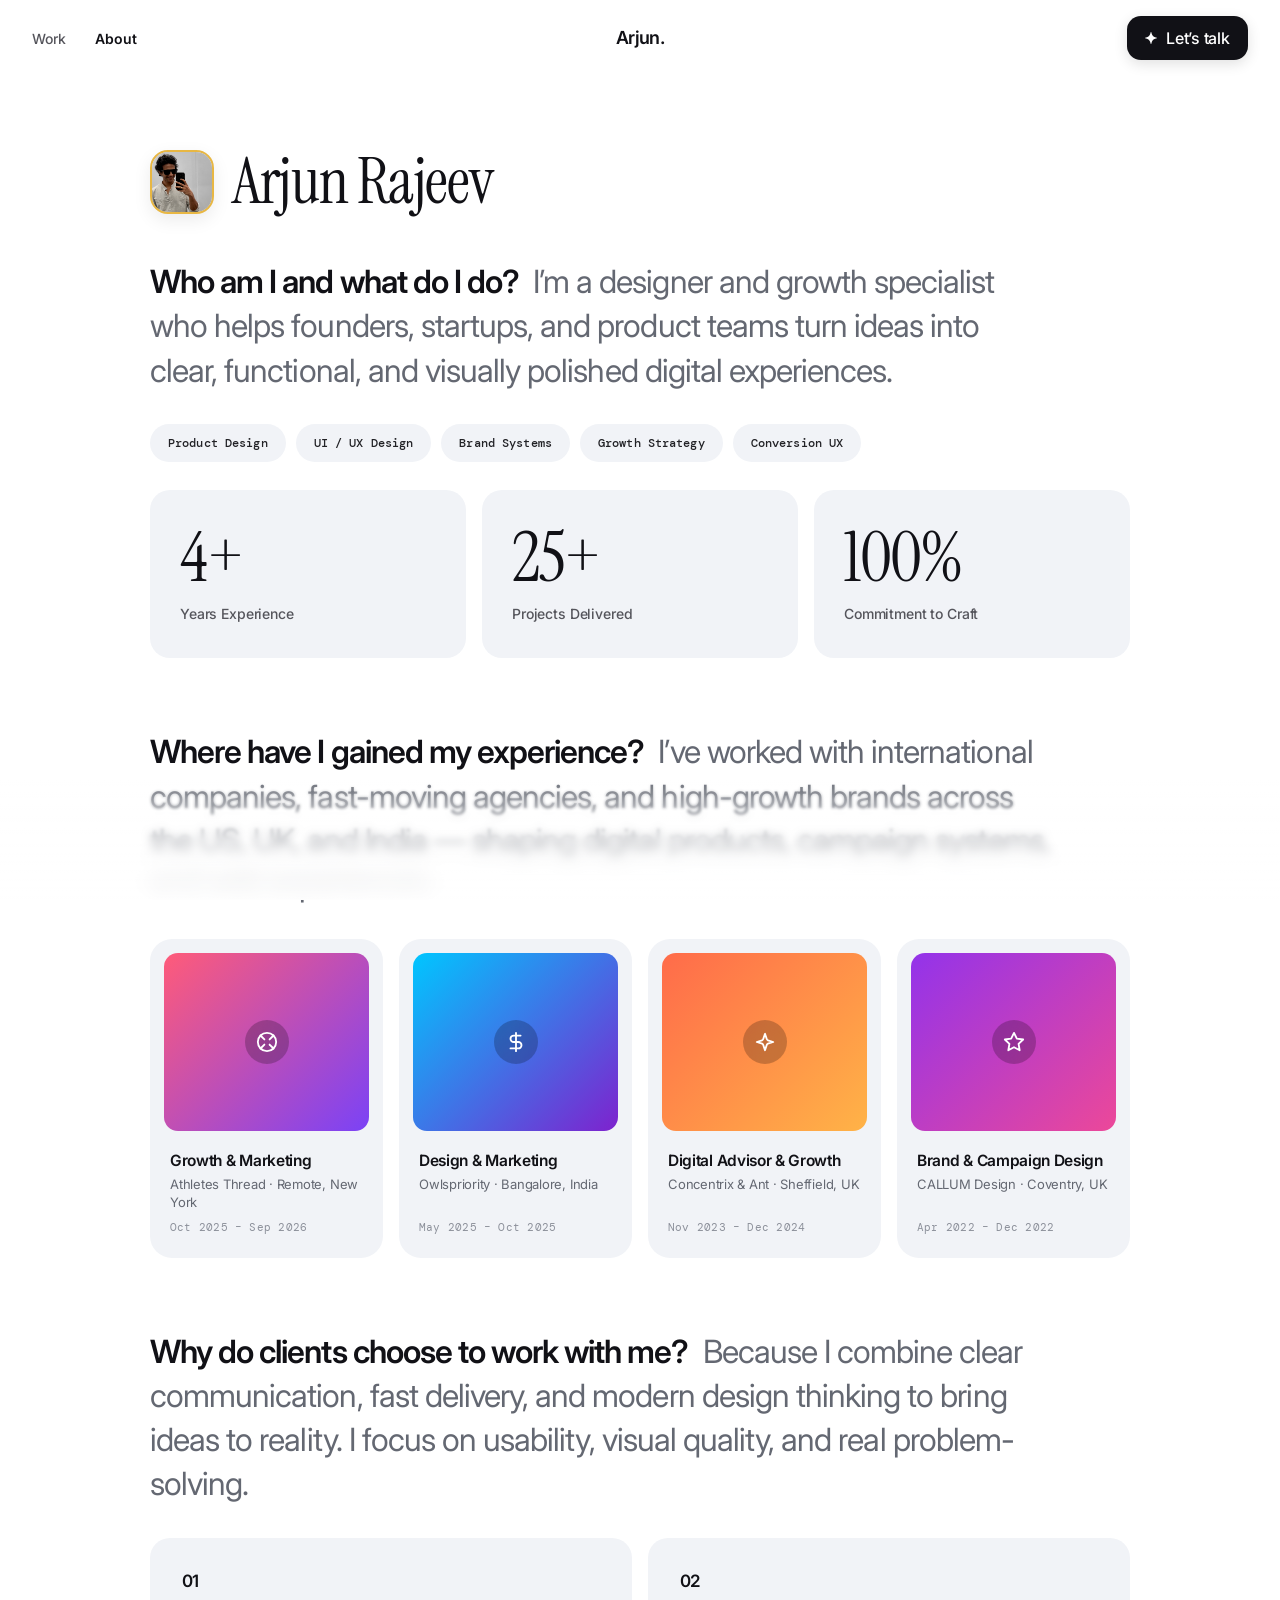
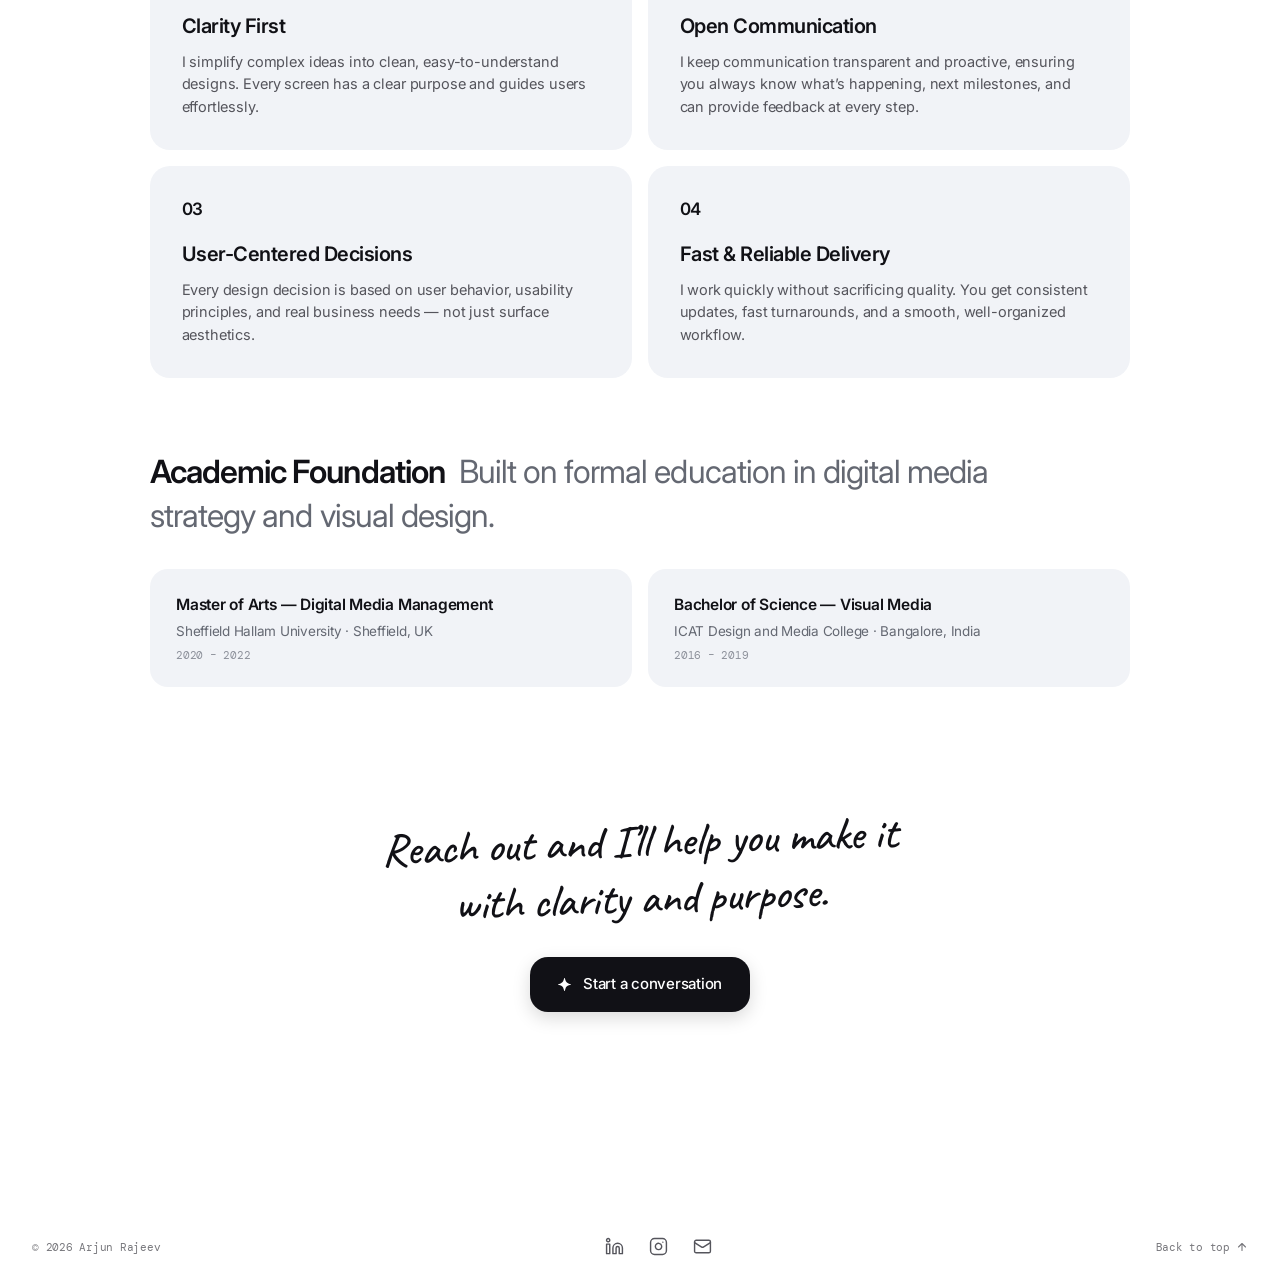
==== about.html @ 701abf91 "perf: optimize high-res textures, eliminate GPU filter shader lag, and smooth sticky card exit runwa" ====
<!doctype html>
<html lang="en">
  <head>
    <meta charset="UTF-8" />
    <meta name="viewport" content="width=device-width, initial-scale=1.0" />
    <meta name="description" content="About Arjun Rajeev — Product designer & digital marketing specialist." />
    <title>About — Arjun Rajeev</title>
    <link rel="icon" type="image/svg+xml" href="favicon.svg" />
    <link rel="icon" type="image/png" sizes="32x32" href="favicon-32x32.png" />
    <link rel="icon" type="image/png" sizes="16x16" href="favicon-16x16.png" />
    <link rel="apple-touch-icon" sizes="180x180" href="apple-touch-icon.png" />
    <link rel="preconnect" href="https://fonts.googleapis.com" />
    <link rel="preconnect" href="https://fonts.gstatic.com" crossorigin />
    <link href="https://fonts.googleapis.com/css2?family=Caveat:wght@400..700&family=DM+Mono:ital,wght@0,400;0,500;1,400&family=Instrument+Serif:ital@0;1&family=Inter:wght@300;400;500;600;700;800&display=swap" rel="stylesheet" />
    <link rel="stylesheet" href="styles.css?v=54" />

    <!-- Vercel Web Analytics -->
    <script>
      window.va = window.va || function () { (window.vaq = window.vaq || []).push(arguments); };
    </script>
    <script defer src="https://va.vercel-scripts.com/v1/script.js"></script>

    <!-- Vercel Speed Insights -->
    <script>
      window.si = window.si || function () { (window.siq = window.siq || []).push(arguments); };
    </script>
    <script defer src="/_vercel/speed-insights/script.js"></script>
  </head>
  <body class="about-theme-white">
    <div class="noise"></div>
    <header class="nav" style="opacity: 1; transform: none;">
      <nav class="nav-left" aria-label="Main navigation">
        <a href="index.html#work">Work</a>
        <a href="about.html" class="active">About</a>
      </nav>
      <div class="nav-brand">
        <a class="wordmark" href="index.html">Arjun.</a>
      </div>
      <div class="nav-right">
        <a class="nav-contact" href="mailto:arjunrajeev.ar@gmail.com"><span class="btn-star-wrap"><svg class="btn-star" width="12" height="12" viewBox="0 0 12 12" fill="currentColor" aria-hidden="true"><path d="M 11.762 5.697 L 10.043 5.205 C 8.469 4.762 7.238 3.531 6.795 1.958 L 6.302 0.238 C 6.252 0.115 6.132 0.035 5.999 0.035 C 5.866 0.035 5.747 0.115 5.696 0.238 L 5.205 1.958 C 4.762 3.531 3.531 4.762 1.958 5.205 L 0.238 5.697 C 0.102 5.735 0.009 5.859 0.009 6 C 0.009 6.141 0.102 6.265 0.238 6.303 L 1.957 6.794 C 3.531 7.238 4.761 8.468 5.204 10.042 L 5.696 11.762 C 5.735 11.897 5.858 11.99 5.999 11.99 C 6.14 11.99 6.264 11.897 6.302 11.762 L 6.794 10.043 C 7.237 8.469 8.467 7.238 10.041 6.795 L 11.761 6.303 C 11.896 6.265 11.99 6.141 11.99 6 C 11.99 5.859 11.896 5.735 11.761 5.697 Z"/></svg></span><span class="btn-text">Let’s talk</span></a>
      </div>
    </header>

    <main class="about-page-main" id="top">
      <article class="about-page">
        <!-- Hero Profile & Name -->
        <header class="about-hero-header">
          <div class="about-hero-badge" aria-label="Arjun Rajeev portrait">
            <img src="assets/images/arjun-badge.jpg?v=2" alt="Arjun Rajeev" />
          </div>
          <h1 class="about-hero-title">Arjun Rajeev</h1>
        </header>

        <!-- Section 1: Who am I and what do I do? -->
        <section class="about-section" aria-labelledby="about-who">
          <h2 id="about-who" class="about-split-title">
            <span class="title-bold">Who am I and what do I do?</span>
            <span class="title-muted">I’m a designer and growth specialist who helps founders, startups, and product teams turn ideas into clear, functional, and visually polished digital experiences.</span>
          </h2>

          <div class="about-pills" aria-label="Core focus areas">
            <span class="about-pill">Product Design</span>
            <span class="about-pill">UI / UX Design</span>
            <span class="about-pill">Brand Systems</span>
            <span class="about-pill">Growth Strategy</span>
            <span class="about-pill">Conversion UX</span>
          </div>

          <div class="about-stats-grid" aria-label="Key numbers">
            <div class="about-stat-card">
              <span class="stat-number">4+</span>
              <span class="stat-label">Years Experience</span>
            </div>
            <div class="about-stat-card">
              <span class="stat-number">25+</span>
              <span class="stat-label">Projects Delivered</span>
            </div>
            <div class="about-stat-card">
              <span class="stat-number">100%</span>
              <span class="stat-label">Commitment to Craft</span>
            </div>
          </div>
        </section>

        <!-- Section 2: Where have I gained my experience? -->
        <section class="about-section" aria-labelledby="about-exp">
          <h2 id="about-exp" class="about-split-title">
            <span class="title-bold">Where have I gained my experience?</span>
            <span class="title-muted">I’ve worked with international companies, fast-moving agencies, and high-growth brands across the US, UK, and India — shaping digital products, campaign systems, and web experiences.</span>
          </h2>

          <div class="experience-cards-grid">
            <!-- Card 1 -->
            <article class="exp-card-item">
              <div class="exp-card-visual exp-gradient-1" aria-hidden="true">
                <div class="exp-visual-icon">
                  <svg width="22" height="22" viewBox="0 0 24 24" fill="none" stroke="currentColor" stroke-width="2" stroke-linecap="round" stroke-linejoin="round">
                    <circle cx="12" cy="12" r="10"/>
                    <path d="m4.93 4.93 4.24 4.24"/>
                    <path d="m14.83 9.17 4.24-4.24"/>
                    <path d="m14.83 14.83 4.24 4.24"/>
                    <path d="m9.17 14.83-4.24 4.24"/>
                  </svg>
                </div>
              </div>
              <div class="exp-card-body">
                <h3 class="exp-role">Growth & Marketing</h3>
                <p class="exp-meta">Athletes Thread · Remote, New York</p>
                <span class="exp-period">Oct 2025 – Sep 2026</span>
              </div>
            </article>

            <!-- Card 2 -->
            <article class="exp-card-item">
              <div class="exp-card-visual exp-gradient-2" aria-hidden="true">
                <div class="exp-visual-icon">
                  <svg width="22" height="22" viewBox="0 0 24 24" fill="none" stroke="currentColor" stroke-width="2" stroke-linecap="round" stroke-linejoin="round">
                    <path d="M12 2v20M17 5H9.5a3.5 3.5 0 0 0 0 7h5a3.5 3.5 0 0 1 0 7H6"/>
                  </svg>
                </div>
              </div>
              <div class="exp-card-body">
                <h3 class="exp-role">Design & Marketing</h3>
                <p class="exp-meta">Owlspriority · Bangalore, India</p>
                <span class="exp-period">May 2025 – Oct 2025</span>
              </div>
            </article>

            <!-- Card 3 -->
            <article class="exp-card-item">
              <div class="exp-card-visual exp-gradient-3" aria-hidden="true">
                <div class="exp-visual-icon">
                  <svg width="22" height="22" viewBox="0 0 24 24" fill="none" stroke="currentColor" stroke-width="2" stroke-linecap="round" stroke-linejoin="round">
                    <path d="m12 3-1.9 5.8a2 2 0 0 1-1.3 1.3L3 12l5.8 1.9a2 2 0 0 1 1.3 1.3L12 21l1.9-5.8a2 2 0 0 1 1.3-1.3L21 12l-5.8-1.9a2 2 0 0 1-1.3-1.3Z"/>
                  </svg>
                </div>
              </div>
              <div class="exp-card-body">
                <h3 class="exp-role">Digital Advisor & Growth</h3>
                <p class="exp-meta">Concentrix & Ant · Sheffield, UK</p>
                <span class="exp-period">Nov 2023 – Dec 2024</span>
              </div>
            </article>

            <!-- Card 4 -->
            <article class="exp-card-item">
              <div class="exp-card-visual exp-gradient-4" aria-hidden="true">
                <div class="exp-visual-icon">
                  <svg width="22" height="22" viewBox="0 0 24 24" fill="none" stroke="currentColor" stroke-width="2" stroke-linecap="round" stroke-linejoin="round">
                    <polygon points="12 2 15.09 8.26 22 9.27 17 14.14 18.18 21.02 12 17.77 5.82 21.02 7 14.14 2 9.27 8.91 8.26 12 2"/>
                  </svg>
                </div>
              </div>
              <div class="exp-card-body">
                <h3 class="exp-role">Brand & Campaign Design</h3>
                <p class="exp-meta">CALLUM Design · Coventry, UK</p>
                <span class="exp-period">Apr 2022 – Dec 2022</span>
              </div>
            </article>
          </div>
        </section>

        <!-- Section 3: Why do clients choose to work with me? -->
        <section class="about-section" aria-labelledby="about-why">
          <h2 id="about-why" class="about-split-title">
            <span class="title-bold">Why do clients choose to work with me?</span>
            <span class="title-muted">Because I combine clear communication, fast delivery, and modern design thinking to bring ideas to reality. I focus on usability, visual quality, and real problem-solving.</span>
          </h2>

          <div class="values-grid">
            <div class="value-card">
              <span class="value-number">01</span>
              <h3 class="value-title">Clarity First</h3>
              <p class="value-desc">I simplify complex ideas into clean, easy-to-understand designs. Every screen has a clear purpose and guides users effortlessly.</p>
            </div>
            <div class="value-card">
              <span class="value-number">02</span>
              <h3 class="value-title">Open Communication</h3>
              <p class="value-desc">I keep communication transparent and proactive, ensuring you always know what’s happening, next milestones, and can provide feedback at every step.</p>
            </div>
            <div class="value-card">
              <span class="value-number">03</span>
              <h3 class="value-title">User-Centered Decisions</h3>
              <p class="value-desc">Every design decision is based on user behavior, usability principles, and real business needs — not just surface aesthetics.</p>
            </div>
            <div class="value-card">
              <span class="value-number">04</span>
              <h3 class="value-title">Fast & Reliable Delivery</h3>
              <p class="value-desc">I work quickly without sacrificing quality. You get consistent updates, fast turnarounds, and a smooth, well-organized workflow.</p>
            </div>
          </div>
        </section>

        <!-- Section 4: Academic Foundation -->
        <section class="about-section" aria-labelledby="about-edu">
          <h2 id="about-edu" class="about-split-title">
            <span class="title-bold">Academic Foundation</span>
            <span class="title-muted">Built on formal education in digital media strategy and visual design.</span>
          </h2>

          <div class="education-grid">
            <div class="edu-card">
              <span class="edu-degree">Master of Arts — Digital Media Management</span>
              <span class="edu-school">Sheffield Hallam University · Sheffield, UK</span>
              <span class="edu-year">2020 – 2022</span>
            </div>
            <div class="edu-card">
              <span class="edu-degree">Bachelor of Science — Visual Media</span>
              <span class="edu-school">ICAT Design and Media College · Bangalore, India</span>
              <span class="edu-year">2016 – 2019</span>
            </div>
          </div>
        </section>

        <!-- Bottom CTA -->
        <section class="about-cta-section">
          <p class="about-cta-handwritten">Reach out and I’ll help you make it<br />with clarity and purpose.</p>
          <a class="contact-button" href="mailto:arjunrajeev.ar@gmail.com"><span class="btn-star-wrap"><svg class="btn-star" width="13" height="13" viewBox="0 0 12 12" fill="currentColor" aria-hidden="true"><path d="M 11.762 5.697 L 10.043 5.205 C 8.469 4.762 7.238 3.531 6.795 1.958 L 6.302 0.238 C 6.252 0.115 6.132 0.035 5.999 0.035 C 5.866 0.035 5.747 0.115 5.696 0.238 L 5.205 1.958 C 4.762 3.531 3.531 4.762 1.958 5.205 L 0.238 5.697 C 0.102 5.735 0.009 5.859 0.009 6 C 0.009 6.141 0.102 6.265 0.238 6.303 L 1.957 6.794 C 3.531 7.238 4.761 8.468 5.204 10.042 L 5.696 11.762 C 5.735 11.897 5.858 11.99 5.999 11.99 C 6.14 11.99 6.264 11.897 6.302 11.762 L 6.794 10.043 C 7.237 8.469 8.467 7.238 10.041 6.795 L 11.761 6.303 C 11.896 6.265 11.99 6.141 11.99 6 C 11.99 5.859 11.896 5.735 11.761 5.697 Z"/></svg></span><span class="btn-text">Start a conversation</span></a>
        </section>
      </article>
    </main>

    <footer class="wrap">
      <span>© 2026 Arjun Rajeev</span>
      <div class="footer-socials" aria-label="Social profiles and email">
        <a class="footer-icon" href="https://www.linkedin.com/in/arjunrajeev17/" target="_blank" rel="noopener noreferrer" aria-label="LinkedIn profile" title="LinkedIn">
          <svg width="17" height="17" viewBox="0 0 24 24" fill="none" stroke="currentColor" stroke-width="1.8" stroke-linecap="round" stroke-linejoin="round" aria-hidden="true">
            <path d="M16 8a6 6 0 0 1 6 6v7h-4v-7a2 2 0 0 0-2-2 2 2 0 0 0-2 2v7h-4v-7a6 6 0 0 1 6-6z"/>
            <rect width="4" height="12" x="2" y="9"/>
            <circle cx="4" cy="4" r="2"/>
          </svg>
        </a>
        <a class="footer-icon" href="https://www.instagram.com/arjunrajeevl/" target="_blank" rel="noopener noreferrer" aria-label="Instagram profile" title="Instagram">
          <svg width="17" height="17" viewBox="0 0 24 24" fill="none" stroke="currentColor" stroke-width="1.8" stroke-linecap="round" stroke-linejoin="round" aria-hidden="true">
            <rect width="20" height="20" x="2" y="2" rx="5" ry="5"/>
            <path d="M16 11.37A4 4 0 1 1 12.63 8 4 4 0 0 1 16 11.37z"/>
            <line x1="17.5" x2="17.51" y1="6.5" y2="6.5"/>
          </svg>
        </a>
        <a class="footer-icon" href="mailto:arjunrajeev.ar@gmail.com" aria-label="Send email to arjunrajeev.ar@gmail.com" title="Email">
          <svg width="17" height="17" viewBox="0 0 24 24" fill="none" stroke="currentColor" stroke-width="1.8" stroke-linecap="round" stroke-linejoin="round" aria-hidden="true">
            <rect width="20" height="16" x="2" y="4" rx="2"/>
            <path d="m22 7-8.97 5.7a1.94 1.94 0 0 1-2.06 0L2 7"/>
          </svg>
        </a>
      </div>
      <a href="#top" class="back-to-top">Back to top <svg width="12" height="12" viewBox="0 0 24 24" fill="none" stroke="currentColor" stroke-width="2.2" stroke-linecap="round" stroke-linejoin="round" aria-hidden="true"><path d="M12 19V5M5 12l7-7 7 7"/></svg></a>
    </footer>

    <div class="edge-blur-bottom" aria-hidden="true">
      <div class="edge-blur-layer edge-blur-layer--1"></div>
      <div class="edge-blur-layer edge-blur-layer--2"></div>
      <div class="edge-blur-layer edge-blur-layer--3"></div>
      <div class="edge-blur-layer edge-blur-layer--4"></div>
      <div class="edge-blur-gradient"></div>
    </div>

    <script src="script.js?v=27"></script>
  </body>
</html>
---- styles.css ----
:root{--ink:#f4f2ee;--paper:#080809;--line:transparent;--orange:#f15a29;--muted:#9c958c;--ease-out-quint:cubic-bezier(0.16,1,0.3,1);--ease-text:cubic-bezier(0.22,1,0.36,1);--duration-fast:250ms;--duration-normal:350ms;--duration-enter:1200ms;--duration-text:3200ms;--stagger-text:550ms;--duration-eyebrow:2200ms;--duration-highlight:2400ms}*{box-sizing:border-box}html{scroll-behavior:smooth;scroll-padding-top:90px;color-scheme:dark}::selection{background:var(--orange);color:#fff}::-moz-selection{background:var(--orange);color:#fff}body{margin:0;background:var(--paper);color:var(--ink);font-family:"Inter",-apple-system,BlinkMacSystemFont,"Segoe UI",Roboto,sans-serif;font-size:16px;line-height:1.5;letter-spacing:-0.015em;-webkit-font-smoothing:antialiased;-moz-osx-font-smoothing:grayscale}.noise{position:fixed;inset:0;pointer-events:none;opacity:.045;z-index:20;background-image:url("data:image/svg+xml,%3Csvg viewBox='0 0 180 180' xmlns='http://www.w3.org/2000/svg'%3E%3Cfilter id='n'%3E%3CfeTurbulence type='fractalNoise' baseFrequency='.9' numOctaves='3' stitchTiles='stitch'/%3E%3C/filter%3E%3Crect width='100%25' height='100%25' filter='url(%23n)' opacity='.14'/%3E%3C/svg%3E")}a{color:inherit;text-decoration:none}.wrap{width:min(1320px,calc(100% - 64px));margin-inline:auto}.nav{height:104px;display:flex;justify-content:space-between;align-items:center;border-bottom:none}.wordmark{font-family:"Inter",-apple-system,BlinkMacSystemFont,sans-serif;font-size:18px;font-weight:600;letter-spacing:-0.035em}.nav nav{display:flex;align-items:center;gap:30px;font-size:14px}.nav-contact{padding:12px 18px;border:none;background:#ffffff;color:#080809;border-radius:14px;transition:all .2s}.nav-contact:hover{background:#f0f0f2;color:#080809}.nav-contact span{padding-left:0}.eyebrow{font:11px/1.2 "DM Mono",monospace;letter-spacing:.06em;text-transform:uppercase;margin:0;color:var(--muted)}.hero{position:sticky;top:76px;z-index:1;min-height:calc(100vh - 76px);min-height:calc(100dvh - 76px);padding:clamp(28px,4.5vh,44px) 0 clamp(40px,6vh,60px);display:flex;flex-direction:column;align-items:center;justify-content:center;box-sizing:border-box;will-change:transform,opacity;transform-origin:center center}.hero h1{font-family:"Inter",-apple-system,BlinkMacSystemFont,sans-serif;font-size:clamp(3.6rem,8.2vw,8rem);line-height:.94;letter-spacing:-.045em;font-weight:700;margin:34px 0 0;color:#fff}.hero em,h2 em,.hero .dim,h2 .dim{font-family:inherit;font-style:normal;font-weight:500;color:rgba(255,255,255,.46);letter-spacing:-.04em}.hero-bottom{margin-top:clamp(32px,5vh,52px);display:flex;justify-content:center;align-items:center;width:100%}.hero-bottom p{max-width:380px;line-height:1.48;font-size:17px;letter-spacing:-0.015em;margin:0;color:rgba(255,255,255,.52)}.hero-bottom p strong{font-weight:500;color:#fff}.section-head{padding:24px 0;border-top:none;display:flex;justify-content:space-between;font-size:14px;line-height:1.45;letter-spacing:-0.015em;color:rgba(255,255,255,.5)}.section-head>p:last-child{margin:0;text-align:right;color:rgba(255,255,255,.5)}.section-head strong{font-weight:500;color:#fff}.projects{display:grid;grid-template-columns:repeat(12,1fr);gap:28px}.project{grid-column:span 6;cursor:pointer;margin-bottom:56px}.project:nth-child(3n){grid-column:3/span 8}.project-image{position:relative;overflow:hidden;background:#141416;aspect-ratio:1.29}.project-image img{width:100%;height:100%;object-fit:cover;display:block}.project-image:after{content:"View case study";position:absolute;inset:auto 14px 14px auto;padding:10px 13px;border-radius:20px;background:#fff;color:#111;font:10px "DM Mono",monospace;opacity:0;transform:translateY(8px);transition:.25s}.project:hover .project-image:after{opacity:1;transform:none}.project-meta{display:flex;justify-content:space-between;padding-top:12px;gap:12px}.project h3{font-size:22px;letter-spacing:-.04em;margin:0 0 4px;font-weight:600}.project p,.project-meta span{font-size:13px;color:var(--muted);margin:0}.contact h2{font-family:"Inter",-apple-system,BlinkMacSystemFont,sans-serif;font-size:clamp(3rem,6.2vw,6rem);line-height:.96;letter-spacing:-.045em;font-weight:700;margin:28px 0 36px;color:#fff}.capabilities{margin-top:44px;display:flex;gap:9px;flex-wrap:wrap}.capabilities span{font:11px "DM Mono",monospace;border:none;background:rgba(255,255,255,.07);color:#dedad2;padding:10px 14px;border-radius:6px}.lab{padding-bottom:120px}.contact{padding:94px 0 120px;border-top:none}.contact h2{margin-bottom:48px}.contact-button{background:var(--orange);color:#fff;display:inline-flex;gap:58px;padding:17px 20px;border-radius:18px;font-size:15px;transition:.2s}.contact-button:hover{transform:none;box-shadow:0 6px 18px rgba(241,90,41,.32)}footer{height:80px;border-top:none;display:flex;align-items:center;justify-content:space-between;color:var(--muted);font:11px "DM Mono",monospace}footer a[href="#top"]:hover{color:#fff}dialog{width:min(1180px,100vw);height:100dvh;max-height:none;margin:0 0 0 auto;padding:0;border:0;color:var(--ink);background:#0c0c0e;overflow:auto}dialog::backdrop{background:rgba(0,0,0,.78);backdrop-filter:blur(8px)}.close{position:sticky;float:right;top:18px;margin:18px 22px -70px 0;z-index:2;width:46px;height:46px;border:none;border-radius:50%;background:#1d1d21;color:white;cursor:pointer;display:inline-flex;align-items:center;justify-content:center;padding:0;transition:background .2s,transform .15s}.close svg{display:block;width:18px;height:18px}.close:hover{background:#292930;transform:scale(1.05)}.case-hero{min-height:650px;padding:100px 7.5% 48px;color:white;background:var(--case,#181818);display:flex;flex-direction:column}.case-hero .eyebrow{opacity:.75}.case-hero h1{font-family:"Inter",-apple-system,BlinkMacSystemFont,sans-serif;font-size:clamp(3.4rem,7.5vw,6.4rem);line-height:.94;letter-spacing:-.045em;font-weight:700;margin:36px 0 18px;max-width:800px;color:#fff}.case-hero>p{font-size:18px;line-height:1.48;letter-spacing:-0.018em;max-width:590px;margin:0;color:rgba(255,255,255,.85)}.case-hero img{width:100%;max-height:460px;object-fit:cover;object-position:center;margin-top:auto;padding-top:55px}.case-body{padding:70px 7.5%;background:#0c0c0e;color:var(--ink)}.case-intro{display:grid;grid-template-columns:1fr 2fr;gap:65px;margin-bottom:90px}.case-intro p{font-size:21px;line-height:1.45;margin:0;color:#dedad2}.case-body h2{font-family:"Inter",-apple-system,BlinkMacSystemFont,sans-serif;font-size:32px;letter-spacing:-.035em;line-height:1.15;margin:0 0 15px;color:#fff;font-weight:600}.case-body h3{font-family:"Inter",-apple-system,BlinkMacSystemFont,sans-serif;font-size:19px;letter-spacing:-.025em;margin:35px 0 9px;color:#fff;font-weight:600}.case-body p,.case-body li{font-size:16px;line-height:1.6;letter-spacing:-0.015em;color:rgba(255,255,255,.65)}.case-body ul{padding-left:20px}.case-sections{max-width:660px;margin-left:auto}.case-gallery{padding:18px 0 60px;display:grid;grid-template-columns:repeat(2,1fr);gap:16px}.case-gallery figure{margin:0;background:#141417;border:none;border-radius:8px;min-height:240px;overflow:hidden;display:flex;align-items:center;justify-content:center}.case-gallery figure:first-child{grid-column:span 2}.case-gallery img{max-width:100%;width:100%;height:100%;object-fit:contain;display:block}.case-gallery figure:first-child img{object-fit:cover}.outcome{margin-top:72px;padding:28px;border-left:3px solid var(--accent,#f15a29);background:#151518;border-radius:0 8px 8px 0;color:#fff}.outcome p{margin:0;font-size:18px;color:#dedad2}.reveal{animation:rise .7s both}@keyframes rise{from{opacity:0;transform:translateY(17px)}to{opacity:1;transform:none}}@media(max-width:700px){.wrap{width:min(100% - 36px,1320px)}.nav{height:76px}.nav nav a:not(.nav-contact){display:none}.hero{top:64px;min-height:calc(100vh - 64px);min-height:calc(100dvh - 64px);padding:24px 0 36px}.hero h1{font-size:16vw}.projects{display:block}.project,.project:nth-child(3n){margin-bottom:40px}.project h3{font-size:20px}.section-head{padding-top:15px}.section-head>p:last-child{display:none}.lab{padding-bottom:70px}.contact{padding:70px 0 80px}.case-hero{min-height:540px;padding:90px 28px 30px}.case-body{padding:52px 28px}.case-intro{display:block;margin-bottom:50px}.case-intro .eyebrow{margin-bottom:18px}.case-sections{margin:0}.case-gallery{grid-template-columns:1fr;gap:12px}.case-gallery figure:first-child{grid-column:span 1}.case-hero img{padding-top:35px}.hero-bottom p{font-size:15px}.scroll-explore{font-size:14px;flex:0 0 auto}footer{height:auto;padding:24px 0;gap:12px;flex-wrap:wrap}}

/* Navigation: Fixed Full-Width Transparent Header */
header.nav{position:fixed;top:0;left:0;right:0;width:100%;z-index:1000;height:76px;display:flex;justify-content:space-between;align-items:center;padding-inline:max(32px,calc((100% - 1320px)/2));background:transparent;backdrop-filter:none;-webkit-backdrop-filter:none;border:none;border-bottom:none;opacity:0;transform:translate3d(0,-16px,0);transition:opacity 1300ms cubic-bezier(0.16,1,0.3,1),transform 1300ms cubic-bezier(0.16,1,0.3,1),background var(--duration-normal) var(--ease-out-quint);will-change:opacity,transform}
body.hero-animated header.nav{opacity:1;transform:translate3d(0,0,0);transition-delay:200ms}
header.nav.nav-scrolled{background:transparent;backdrop-filter:none;-webkit-backdrop-filter:none;border:none;border-bottom:none}
.nav-left{display:flex;align-items:center;gap:28px;font-size:14px;font-weight:450;letter-spacing:-0.01em;color:rgba(255,255,255,.65)}
.nav-left a{color:rgba(255,255,255,.65);transition:color .2s,opacity .2s}
.nav-left a:hover{color:#fff;opacity:1}
.nav-brand{position:absolute;left:50%;transform:translateX(-50%);display:flex;align-items:center;justify-content:center}
.wordmark{font-family:"Inter",-apple-system,BlinkMacSystemFont,sans-serif;font-size:18px;font-weight:600;letter-spacing:-0.035em;line-height:1;color:#fff;transition:opacity .2s}
.wordmark:hover{opacity:.75}
.nav-right{display:flex;align-items:center;justify-content:flex-end}
main#top{padding-top:76px}
@media(max-width:700px){header.nav{height:64px;padding-inline:18px}header.nav.nav-scrolled{height:64px}.nav-left{display:none}.nav-brand{position:absolute;left:50%;transform:translateX(-50%)}.nav-contact{padding:8px 13px;font-size:13px;border-radius:12px}main#top{padding-top:64px}html{scroll-padding-top:76px}}

/* Hero: Eyebrow & Live India Time with Clockwise Rotating Sun */
@-webkit-keyframes spinClockwise{0%{-webkit-transform:rotate(0deg)}100%{-webkit-transform:rotate(360deg)}}
@keyframes spinClockwise{0%{transform:rotate(0deg)}100%{transform:rotate(360deg)}}
.hero-eyebrow-wrap{display:inline-flex;align-items:center;gap:10px;flex-wrap:wrap;margin-bottom:0}
.hero-eyebrow-wrap .eyebrow{margin:0}
.eyebrow-sep{color:rgba(255,255,255,.28);font-size:13px;line-height:1;user-select:none}
.hero-time{display:inline-flex;align-items:center;gap:7px;font-family:"Inter",-apple-system,BlinkMacSystemFont,sans-serif;font-size:12px;font-weight:400;color:rgba(255,255,255,.7);letter-spacing:-.01em;line-height:1;user-select:none}
.hero-time-icon{position:relative;display:inline-flex!important;align-items:center;justify-content:center;width:14px!important;height:14px!important;line-height:1!important;color:rgba(255,255,255,.8)!important;flex-shrink:0!important;transform-origin:50% 50%!important;will-change:transform}
.hero-time-icon.is-sun{-webkit-animation:spinClockwise 8s linear infinite!important;animation:spinClockwise 8s linear infinite!important}
.hero-time-icon.is-moon{-webkit-animation:none!important;animation:none!important;transform:none!important}
.hero-time-icon svg{display:block!important;width:13px!important;height:13px!important}
.hero-time-val{font-weight:400;color:rgba(255,255,255,.7)}

/* Sleeping Moon & Floating Zzz Animation */
.hero-moon-wrap{position:relative;display:inline-flex;align-items:center;justify-content:center;width:16px;height:16px}
.hero-moon-svg{display:block!important;width:13px!important;height:13px!important;color:#fff;transform-origin:50% 50%;animation:moonBreathe 3s ease-in-out infinite}
@keyframes moonBreathe{0%,100%{transform:rotate(-8deg) scale(1)}50%{transform:rotate(-3deg) scale(1.05)}}
.zzz-stream{position:absolute;top:-5px;right:-6px;width:14px;height:16px;pointer-events:none;overflow:visible}
.z-char{position:absolute;font-family:"Inter",-apple-system,BlinkMacSystemFont,sans-serif;font-weight:700;color:#fff;line-height:1;opacity:0;user-select:none;pointer-events:none;will-change:transform,opacity}
.z-1{font-size:6.5px;right:6px;bottom:2px;animation:zFloat 2.4s ease-out infinite}
.z-2{font-size:8px;right:2px;bottom:6px;animation:zFloat 2.4s ease-out .8s infinite}
.z-3{font-size:9.5px;right:-2px;bottom:11px;animation:zFloat 2.4s ease-out 1.6s infinite}
@keyframes zFloat{0%{opacity:0;transform:translate3d(0,2px,0) scale(.6)}20%{opacity:.95;transform:translate3d(1.5px,-2.5px,0) scale(.85)}55%{opacity:.75;transform:translate3d(3.5px,-7.5px,0) scale(1)}85%{opacity:.2;transform:translate3d(5.5px,-12px,0) scale(1.1)}100%{opacity:0;transform:translate3d(6.5px,-14px,0) scale(1.15)}}
@media(max-width:700px){.hero-eyebrow-wrap{gap:6px}.hero-time{font-size:11.5px;font-weight:400}.hero-time-val{font-weight:400}.hero-time-icon{width:13px!important;height:13px!important}.hero-time-icon svg{width:12px!important;height:12px!important}}
.content-sheet{position:relative;z-index:10;width:100%;background:var(--paper);box-shadow:none;border-top:none;padding-top:clamp(32px,5vh,56px)}
@media(max-width:700px){.content-sheet{padding-top:20px}}
@media(prefers-reduced-motion:reduce){
  .hero{position:relative!important;top:auto!important;transform:none!important;opacity:1!important}
  header.nav,
  .hero-eyebrow-wrap,
  .hero-editorial-title .line-inner,
  .hero-bottom {
    opacity: 1 !important;
    transform: none !important;
    transition: none !important;
  }
}

/* Hero Section Viewport Fitting & Layout */
.hero {
  position: sticky;
  top: 76px;
  z-index: 1;
  height: calc(100vh - 76px);
  height: calc(100dvh - 76px);
  min-height: 500px;
  max-height: calc(100vh - 76px);
  padding: clamp(14px, 2.2vh, 26px) 0 clamp(16px, 2.5vh, 28px);
  display: flex;
  flex-direction: column;
  align-items: center;
  justify-content: space-between;
  box-sizing: border-box;
  will-change: transform, opacity;
  transform-origin: center center;
}

/* Eyebrow & Live India Time */
.hero-eyebrow-wrap {
  align-self: flex-start;
  margin: 0;
  padding-top: 0;
  justify-content: flex-start;
  flex-shrink: 0;
  opacity: 0;
  transform: translate3d(0, 14px, 0);
  transition: opacity 1300ms cubic-bezier(0.16, 1, 0.3, 1),
              transform 1300ms cubic-bezier(0.16, 1, 0.3, 1);
  will-change: opacity, transform;
}
body.hero-animated .hero-eyebrow-wrap {
  opacity: 1;
  transform: translate3d(0, 0, 0);
  transition-delay: 450ms;
}

/* Editorial Instrument Serif Hero with Masked Line Wipe */
.hero h1.hero-editorial-title,
.hero-editorial-title {
  font-family: "Instrument Serif", Georgia, serif !important;
  font-size: clamp(2.3rem, 4.4vw, 4.4rem) !important;
  line-height: 1.2 !important;
  letter-spacing: -0.015em !important;
  font-weight: 400 !important;
  color: #fff;
  text-align: center;
  margin: auto auto;
  max-width: 960px;
  flex-shrink: 0;
}
.hero-editorial-title .line-mask {
  display: block;
  overflow: hidden;
  padding-top: 52px;
  margin-top: -52px;
  padding-bottom: 0.16em;
  margin-bottom: -0.16em;
}
body.hero-revealed .hero-editorial-title .line-mask {
  overflow: visible !important;
}
.hero-editorial-title .line-inner {
  display: flex;
  align-items: center;
  justify-content: center;
  flex-wrap: wrap;
  gap: 0.22em;
  row-gap: 0.12em;
  -webkit-font-smoothing: antialiased;
  -moz-osx-font-smoothing: grayscale;
  backface-visibility: hidden;
  -webkit-backface-visibility: hidden;
  transform: translate3d(0, 120%, 0);
  opacity: 0;
  transition: transform 1400ms cubic-bezier(0.16, 1, 0.3, 1),
              opacity 1100ms cubic-bezier(0.16, 1, 0.3, 1);
  will-change: transform, opacity;
}
body.hero-animated .hero-editorial-title .line-mask:nth-child(1) .line-inner {
  transform: translate3d(0, 0, 0.001px);
  opacity: 1;
  transition-delay: 700ms;
}
body.hero-animated .hero-editorial-title .line-mask:nth-child(2) .line-inner {
  transform: translate3d(0, 0, 0.001px);
  opacity: 1;
  transition-delay: 950ms;
}

/* Hero Bottom & Scroll Prompt */
.hero-bottom {
  margin: 0;
  padding-bottom: clamp(120px, 16vh, 175px);
  display: flex;
  justify-content: flex-end;
  align-items: center;
  width: 100%;
  flex-shrink: 0;
  opacity: 0;
  transform: translate3d(0, 16px, 0);
  transition: opacity 1300ms cubic-bezier(0.16, 1, 0.3, 1),
              transform 1300ms cubic-bezier(0.16, 1, 0.3, 1);
  will-change: opacity, transform;
  position: relative;
  z-index: 50;
}
body.hero-animated .hero-bottom {
  opacity: 1;
  transform: translate3d(0, 0, 0);
  transition-delay: 1200ms;
}

/* Hero Badge Link & Corner Rounded Blue (#007AFF) Hover Bubble */
.hero-badge-wrap {
  display: inline-flex;
  position: relative;
  align-items: center;
  justify-content: center;
  vertical-align: middle;
  text-decoration: none;
  cursor: pointer;
  z-index: 25;
}
.hero-badge-wrap .hero-badge {
  margin: 0;
}
.badge-bubble {
  position: absolute;
  bottom: calc(100% + 9px);
  left: 50%;
  transform: translate3d(-50%, 6px, 0) scale(0.85);
  opacity: 0;
  pointer-events: none;
  background: #007AFF;
  color: #ffffff;
  font-family: "Inter", -apple-system, BlinkMacSystemFont, sans-serif;
  font-size: 11px;
  font-weight: 600;
  line-height: 1;
  letter-spacing: -0.01em;
  padding: 5px 10px;
  border-radius: 999px;
  white-space: nowrap;
  box-shadow: 0 4px 16px rgba(0, 122, 255, 0.5);
  transition: opacity 0.22s cubic-bezier(0.16, 1, 0.3, 1),
              transform 0.22s cubic-bezier(0.16, 1, 0.3, 1);
  will-change: opacity, transform;
  z-index: 35;
}
.badge-bubble::after {
  content: "";
  position: absolute;
  top: 100%;
  left: 50%;
  transform: translateX(-50%);
  border-width: 4px 4px 0 4px;
  border-style: solid;
  border-color: #007AFF transparent transparent transparent;
}
.hero-badge-wrap:hover .badge-bubble,
.hero-badge-wrap:focus-visible .badge-bubble {
  opacity: 1;
  transform: translate3d(-50%, 0, 0) scale(1);
}
.hero-badge-wrap:hover .hero-badge {
  transform: translateY(-0.1em) scale(1.06);
  box-shadow: 0 10px 24px rgba(0, 0, 0, 0.6);
}

.hero-badge {
  display: inline-flex;
  align-items: center;
  justify-content: center;
  width: clamp(40px, 4vw, 58px);
  height: clamp(40px, 4vw, 58px);
  border-radius: clamp(12px, 1.2vw, 16px);
  overflow: hidden;
  vertical-align: middle;
  position: relative;
  flex-shrink: 0;
  margin: 0 0.08em;
  box-shadow: 0 5px 18px rgba(0, 0, 0, 0.4);
  transform: translateY(-0.04em);
  transition: transform 0.35s cubic-bezier(0.16, 1, 0.3, 1), box-shadow 0.35s ease;
}
.hero-badge:hover {
  transform: translateY(-0.1em) scale(1.06);
  box-shadow: 0 10px 24px rgba(0, 0, 0, 0.6);
}
.hero-badge img {
  width: 100%;
  height: 100%;
  object-fit: cover;
  display: block;
}
.hero-badge--avatar {
  border: 2.5px solid #e8b743;
  background: #141416;
}
.hero-badge--avatar img {
  object-position: 48% 25%;
}
.hero-badge--craft {
  border: 2px solid rgba(255, 255, 255, 0.22);
  background: rgba(255, 255, 255, 0.08);
  backdrop-filter: blur(10px);
  -webkit-backdrop-filter: blur(10px);
}
.hero-badge--location {
  border: 2.5px solid #74a0cc;
  background: #0e1e2d;
}
.hero-typewriter {
  display: inline-flex;
  align-items: baseline;
  position: relative;
  color: #fff;
}
.typewriter-cursor {
  display: inline-block;
  width: 2px;
  height: 0.82em;
  background: #fff;
  margin-left: 3px;
  vertical-align: baseline;
  animation: blinkCursor 0.9s infinite;
}
@keyframes blinkCursor {
  0%, 100% { opacity: 1; }
  50% { opacity: 0; }
}
@media (max-width: 700px) {
  .hero {
    top: 64px;
    height: calc(100vh - 64px);
    height: calc(100dvh - 64px);
    min-height: 480px;
    max-height: calc(100vh - 64px);
    padding: 14px 0 20px;
  }
  .hero h1.hero-editorial-title,
  .hero-editorial-title {
    font-size: clamp(1.9rem, 7.8vw, 2.7rem) !important;
    line-height: 1.22 !important;
    margin: auto auto;
  }
  .hero-badge {
    width: 36px;
    height: 36px;
    border-radius: 10px;
  }
  .hero-bottom {
    padding-bottom: clamp(90px, 13vh, 125px);
    justify-content: flex-end;
  }
}

/* Full-bleed project shelf */
.work{width:min(1680px,calc(100% - 64px));margin-bottom:clamp(90px,12vh,150px)}.work .section-head{width:min(1320px,100%);margin-inline:auto}.projects{display:grid;grid-template-columns:repeat(2,minmax(0,1fr));gap:10px}.project,.project:nth-child(3n){grid-column:auto;margin:0;min-width:0}.project-image{height:clamp(420px,52vw,780px);aspect-ratio:auto;background:var(--project-color);isolation:isolate}.project-image img{position:absolute;inset:0;width:100%;height:100%;object-fit:cover;object-position:center;mix-blend-mode:normal}.project--owls .project-image img,.project--mind .project-image img,.project--scotrail .project-image img{object-fit:contain;padding:7%}.project--furnich .project-image img,.project--detox .project-image img{object-fit:contain;padding:5%}.project-topline{position:absolute;z-index:2;top:26px;left:26px;right:26px;display:flex;gap:8px;flex-wrap:wrap}.project-topline span{padding:9px 12px;border-radius:999px;background:rgba(16,16,16,.76);color:#fff;backdrop-filter:blur(8px);font-size:12px;line-height:1}.project-shade{position:absolute;z-index:1;inset:0;background:linear-gradient(180deg,rgba(0,0,0,.2) 0%,transparent 33%,rgba(0,0,0,.08) 53%,rgba(0,0,0,.72) 100%);pointer-events:none}.project-meta{position:absolute;z-index:2;inset:auto 28px 26px;display:block;padding:0;color:#fff}.project-meta p{margin:0 0 7px;color:rgba(255,255,255,.78);font:11px "DM Mono",monospace;text-transform:uppercase;letter-spacing:.03em}.project h3{margin:0;color:#fff;font-family:"Inter",-apple-system,BlinkMacSystemFont,sans-serif;font-size:clamp(1.6rem,2.8vw,3.1rem);line-height:.96;letter-spacing:-.04em;font-weight:600}.project-image:after{display:none}@media(max-width:700px){.work{width:min(100% - 36px,1680px);margin-bottom:60px}.projects{display:block}.project,.project:nth-child(3n){margin-bottom:10px}.project-image{height:112vw;max-height:580px}.project-topline{top:16px;left:16px;right:16px}.project-topline span{font-size:10px;padding:8px 10px}.project-meta{inset:auto 18px 18px}.project h3{font-size:2rem}.project--owls .project-image img,.project--mind .project-image img,.project--scotrail .project-image img{padding:3%}}

/* Toolset Dual-Track Marquee */
.tools{padding:100px 0 120px}
.tools h2{font-family:"Inter",-apple-system,BlinkMacSystemFont,sans-serif;font-size:clamp(3rem,6.2vw,6rem);line-height:.96;letter-spacing:-.045em;font-weight:700;margin:32px 0 44px;max-width:920px;color:#fff}
.tools-marquee{position:relative;overflow:hidden;display:flex;flex-direction:column;gap:16px;margin:0 0 36px;padding:32px 0 12px;-webkit-mask-image:linear-gradient(to right,transparent 0%,black 8%,black 92%,transparent 100%);mask-image:linear-gradient(to right,transparent 0%,black 8%,black 92%,transparent 100%)}
.tools-row{overflow:visible;width:100%}
.tools-track{display:flex;gap:14px;width:max-content;will-change:transform}
.tools-track .tool{flex-shrink:0}
.tools-row--1 .tools-track{-webkit-animation:marquee 30s linear infinite;animation:marquee 30s linear infinite}
.tools-row--2 .tools-track{-webkit-animation:marquee 36s linear infinite reverse;animation:marquee 36s linear infinite reverse}
.tools-marquee:hover .tools-track{-webkit-animation-play-state:paused;animation-play-state:paused}
@-webkit-keyframes marquee{0%{-webkit-transform:translate3d(0,0,0);transform:translate3d(0,0,0)}100%{-webkit-transform:translate3d(-50%,0,0);transform:translate3d(-50%,0,0)}}
@keyframes marquee{0%{-webkit-transform:translate3d(0,0,0);transform:translate3d(0,0,0)}100%{-webkit-transform:translate3d(-50%,0,0);transform:translate3d(-50%,0,0)}}
.tool{position:relative;width:52px;height:52px;display:grid;place-items:center;border-radius:18px;background:#141416;border:none;box-shadow:0 3px 10px rgba(0,0,0,.35);cursor:default;user-select:none;transition:transform .3s cubic-bezier(.16,1,.3,1),box-shadow .3s cubic-bezier(.16,1,.3,1),background .2s;will-change:transform}
.tool::before{content:"";position:absolute;inset:-6px;z-index:1}
.tool img{display:block;width:26px;height:26px;object-fit:contain;pointer-events:none;position:relative;z-index:2;transition:transform .3s cubic-bezier(.16,1,.3,1);will-change:transform}.tool img[src*="notion"]{filter:invert(1)}
.tool span{position:absolute;bottom:calc(100% + 10px);left:50%;transform:translate(-50%,4px);padding:5px 9px;border-radius:6px;background:#1f1f23;border:none;color:#fff;white-space:nowrap;font:11px/1.2 "DM Mono",monospace;opacity:0;pointer-events:none;transition:opacity .22s cubic-bezier(.16,1,.3,1),transform .22s cubic-bezier(.16,1,.3,1);z-index:100;box-shadow:0 4px 14px rgba(0,0,0,.35)}
.tool span::after{content:"";position:absolute;top:100%;left:50%;transform:translateX(-50%);border-width:4px 4px 0 4px;border-style:solid;border-color:#1f1f23 transparent transparent transparent}
.tool:hover{transform:translateY(-5px) scale(1.09);background:#1a1a1e;border:none;box-shadow:0 12px 26px rgba(0,0,0,.6);z-index:50}
.tool:hover img{transform:scale(1.08)}
.tool:hover span{opacity:1;transform:translate(-50%,0)}
.tools-note{max-width:540px;margin:0;color:rgba(255,255,255,.52);font-size:16px;line-height:1.55;letter-spacing:-0.015em}.tools-note strong{font-weight:500;color:#fff}
@media(max-width:700px){.tools{padding:70px 0 80px}.tools h2{font-size:clamp(2.4rem,9vw,3.8rem);margin:24px 0 28px}.tools-marquee{padding:14px 0 8px;gap:12px;margin-bottom:28px}.tool{width:46px;height:46px;border-radius:15px}.tool img{width:22px;height:22px}.tools-note{font-size:14px}.tool span{display:none}}


/* Owlspriority — sequenced campaign case study */
.case-hero--owls img{object-fit:contain;background:#bd1d20}.owls-case{padding-bottom:100px}.case-section{display:grid;grid-template-columns:1fr 2fr;gap:65px;padding:65px 0;border-top:none}.case-section h2{font-family:"Inter",-apple-system,BlinkMacSystemFont,sans-serif;font-size:clamp(1.8rem,3.5vw,3rem);line-height:1.05;letter-spacing:-.035em;margin:0 0 20px;color:#fff;font-weight:600}.case-section p{max-width:660px;margin:0 0 16px;font-size:17px;line-height:1.55;color:#b5b0a7}.case-section strong{font-weight:600}.journey{display:flex;align-items:center;gap:9px;flex-wrap:wrap;margin:31px 0 4px;font:11px "DM Mono",monospace;text-transform:uppercase}.journey span{padding:9px 13px;border:none;background:rgba(255,255,255,.07);color:#dedad2;border-radius:99px}.journey i{display:inline-flex;align-items:center;justify-content:center;font-style:normal;color:rgba(255,255,255,.35)}.journey i svg{display:block;width:12px;height:12px}.journey-label{margin:27px 0!important;color:var(--muted)!important;font:11px/1.45 "DM Mono",monospace!important;text-transform:uppercase}.case-evidence{margin:36px 0 0;background:#141417;border:none;border-radius:8px;padding:20px}.case-evidence img{display:block;width:100%;height:auto;max-height:680px;object-fit:contain}.case-evidence figcaption{padding:13px 2px 0;color:var(--muted);font:11px/1.35 "DM Mono",monospace}.case-evidence--light{background:#18181c;border:none;border-radius:8px}.case-evidence-pair{display:grid;grid-template-columns:1fr 1fr;gap:14px}.case-evidence-pair .case-evidence{margin-top:32px;padding:14px}.owls-result{display:flex;align-items:baseline;gap:18px;margin-top:34px;padding:28px;border-left:4px solid var(--accent);background:#151518;border-radius:0 8px 8px 0;color:#fff}.owls-result strong{font-size:clamp(3rem,6vw,5.4rem);line-height:.8;letter-spacing:-.09em}.owls-result span{max-width:190px;font-size:16px;line-height:1.25}.result-note{margin-top:16px!important;color:var(--muted)!important;font-size:13px!important}@media(max-width:700px){.case-section{display:block;padding:46px 0}.case-section>div:first-child{margin-bottom:18px}.case-section p{font-size:16px}.journey{gap:6px}.journey i{display:none}.case-evidence{margin-top:28px;padding:12px}.case-evidence-pair{grid-template-columns:1fr;gap:0}.owls-result{padding:21px;display:block}.owls-result span{display:block;margin-top:15px}}

/* Sheffield Mind — campaign and participation case study */
.project--mind .project-image img{object-fit:cover;padding:0}.case-hero--sheffield img{object-position:center 42%;filter:brightness(.78)}.portfolio-note{display:flex;gap:18px;align-items:flex-start;margin:-25px 0 70px auto;max-width:660px;padding:17px 19px;border-left:3px solid var(--accent);background:#0f1722;color:#c0d1e5;border-radius:0 8px 8px 0;font-size:13px;line-height:1.45}.portfolio-note strong{font:11px "DM Mono",monospace;text-transform:uppercase;white-space:nowrap}.case-evidence--blue{background:#0f1722;border:none;border-radius:8px}.email-flow{display:grid;grid-template-columns:repeat(3,1fr);gap:10px;margin-top:30px}.email-flow div{min-height:145px;padding:18px;background:#0f1722;border:none;border-radius:8px;display:flex;flex-direction:column;align-items:flex-start}.email-flow b{font:11px "DM Mono",monospace;color:#5b98df}.email-flow strong{font-size:19px;letter-spacing:-.04em;margin-top:auto;color:#fff}.email-flow span{margin-top:6px;font-size:12px;line-height:1.25;color:#9cb0c5}@media(max-width:700px){.portfolio-note{display:block;margin:-10px 0 44px;padding:16px}.portfolio-note strong{display:block;margin-bottom:8px}.email-flow{grid-template-columns:1fr}.email-flow div{min-height:105px}}

/* CALLUM 529 — premium product story */
.project--callum .project-image{background:#071222}.project--callum .project-image img{object-fit:contain;padding:4%;background:#071222}.case-hero--callum{background:#071222}.case-hero--callum img{object-fit:contain;background:#071222}.case-evidence--callum{background:#071222}.case-evidence--callum figcaption{color:#c8c1b7}.callum-social-grid{display:grid;grid-template-columns:repeat(4,1fr);gap:10px;margin-top:18px}.callum-social-grid figure{margin:0;background:#0d1522;border:none;border-radius:6px}.callum-social-grid img{display:block;width:100%;aspect-ratio:.46;object-fit:cover;object-position:top}.callum-social-grid figcaption{padding:9px 10px;color:#94a3b8;font:10px "DM Mono",monospace;text-transform:uppercase}.callum-emails{align-items:start}.callum-emails .case-evidence{margin-top:32px;background:#071222}.callum-emails .case-evidence figcaption{color:#c8c1b7}@media(max-width:700px){.project--callum .project-image img{padding:2%}.callum-social-grid{grid-template-columns:repeat(2,1fr)}.callum-emails .case-evidence{margin-top:28px}}

/* ScotRail × Edinburgh Festival — campaign case study */
.project--scotrail .project-image{background:#0c56a1}.project--scotrail .project-image img{object-fit:cover;padding:0}.case-hero--scotrail{background:#0c56a1;position:relative}.case-hero--scotrail img{object-fit:cover;object-position:center 35%;max-height:520px;border-radius:4px}.scotrail-case{padding-bottom:100px}.scotrail-social-grid{display:grid;grid-template-columns:1fr 1fr;gap:14px;margin-top:28px}.scotrail-social-grid .case-evidence{margin:0;background:#1a1a1a;padding:0;overflow:hidden}.scotrail-social-grid .case-evidence img{max-height:520px;object-fit:contain;width:100%}.scotrail-social-grid .case-evidence figcaption{padding:14px 16px;color:#a9a29a;background:#1a1a1a}@media(max-width:700px){.scotrail-social-grid{grid-template-columns:1fr;gap:10px}.scotrail-social-grid .case-evidence img{max-height:400px}}

/* Digital Detox — gamified screen-time app case study */
.project--detox .project-image{background:#ed5b2c}.project--detox .project-image img{object-fit:cover;padding:0}.case-hero--detox{background:#ed5b2c}.case-hero--detox img{object-fit:cover;object-position:center;max-height:540px;border-radius:4px}.detox-case{padding-bottom:100px}.detox-quote{margin:22px 0;padding:18px 22px;border-left:4px solid #ed5b2c;background:#1b120c;font-size:18px;line-height:1.45;font-style:italic;color:#f0d8cd;border-radius:0 8px 8px 0}.detox-sprint-steps{display:grid;grid-template-columns:repeat(4,1fr);gap:10px;margin:28px 0 36px}.detox-sprint-steps div{padding:18px 16px;background:#1b120c;border-top:3px solid #ed5b2c;border-radius:6px;display:flex;flex-direction:column;gap:8px}.detox-sprint-steps b{font:11px "DM Mono",monospace;text-transform:uppercase;color:#ed5b2c;font-weight:500}.detox-sprint-steps span{font-size:14px;line-height:1.35;color:#c2b1a8}.detox-phone-figure img{max-height:680px;object-fit:contain;object-position:center}.case-evidence--detox-orange{background:#ed5b2c}.case-evidence--detox-orange img{max-height:520px;object-fit:contain}.case-evidence--detox-orange figcaption{color:rgba(255,255,255,.8)}.detox-screens-pair{display:grid;grid-template-columns:1fr 1fr;gap:14px;margin-top:0}.detox-screens-pair .case-evidence{margin-top:0}.detox-decisions{display:grid;grid-template-columns:1fr 1fr;gap:14px;margin:28px 0 8px}.detox-decisions div{padding:20px;background:#1b120c;border-top:2px solid #ed5b2c;border-radius:6px}.detox-decisions strong{display:block;font-size:16px;margin-bottom:8px;letter-spacing:-.02em;color:#fff}.detox-decisions p{margin:0;font-size:14px;line-height:1.5;color:#c2b1a8}@media(max-width:700px){.project--detox .project-image img{padding:0}.detox-sprint-steps{grid-template-columns:1fr 1fr;gap:8px}.detox-screens-pair{grid-template-columns:1fr;gap:10px}.detox-decisions{grid-template-columns:1fr;gap:8px}.detox-phone-figure img{max-height:500px}}

/* Furnich AR — augmented reality assembly app case study */
.project--furnich .project-image{background:#6252db}.project--furnich .project-image img{object-fit:cover;padding:0}.case-hero--furnich{background:#6252db;position:relative}.case-hero--furnich img{object-fit:cover;object-position:center;max-height:540px;border-radius:4px}.furnich-case{padding-bottom:100px}.furnich-quote{margin:22px 0;padding:18px 22px;border-left:4px solid #7361e8;background:#161226;font-size:18px;line-height:1.45;font-style:italic;color:#ded8f8;border-radius:0 8px 8px 0}.furnich-options{display:grid;grid-template-columns:repeat(3,1fr);gap:10px;margin:24px 0 28px}.furnich-options div{padding:18px 16px;background:#161226;border-top:3px solid #7361e8;border-radius:6px;display:flex;flex-direction:column;gap:8px}.furnich-options b{font:11px "DM Mono",monospace;text-transform:uppercase;color:#7361e8;font-weight:500}.furnich-options span{font-size:13px;line-height:1.4;color:#b5aedb}.furnich-poll-stat{display:grid;grid-template-columns:auto 1fr;gap:20px;align-items:center;padding:22px;background:#161226;border-top:3px solid #7361e8;border-radius:6px;margin:26px 0 16px}.furnich-poll-stat strong{font-size:42px;line-height:1;color:#9b8cff;letter-spacing:-.04em}.furnich-poll-stat span{font-size:14px;line-height:1.45;color:#ded8f8}.furnich-personas{display:grid;grid-template-columns:1fr 1fr;gap:14px;margin:24px 0}.furnich-persona-card{padding:20px;background:#161226;border:none;border-radius:8px;display:flex;gap:16px;align-items:flex-start}.furnich-persona-card img{width:64px;height:64px;object-fit:contain;flex-shrink:0}.furnich-persona-card blockquote{margin:0 0 8px;font-size:14px;line-height:1.4;font-style:italic;color:#ded8f8}.furnich-persona-card cite{font:11px "DM Mono",monospace;color:#9b8cff;text-transform:uppercase;font-style:normal}.furnich-reqs{display:grid;grid-template-columns:repeat(4,1fr);gap:10px;margin:26px 0 32px}.furnich-reqs div{padding:18px 16px;background:#161226;border-top:3px solid #7361e8;border-radius:6px;display:flex;flex-direction:column;gap:6px}.furnich-reqs b{font:11px "DM Mono",monospace;text-transform:uppercase;color:#9b8cff}.furnich-reqs span{font-size:13px;line-height:1.35;color:#b5aedb}.furnich-screens-pair{display:grid;grid-template-columns:1fr 1fr;gap:14px;margin-top:16px}.furnich-phone-figure img{max-height:640px;object-fit:contain;object-position:center}.furnich-tools-figure{background:#161226;border:none;border-radius:8px;padding:24px 20px;text-align:center}.furnich-tools-figure img{max-height:160px;object-fit:contain;margin:0 auto}.furnich-support-card{padding:24px 22px;background:#161226;border-top:3px solid #7361e8;border-radius:6px;display:flex;flex-direction:column;justify-content:center}.furnich-support-card h3{margin:0 0 10px;font-size:18px;letter-spacing:-.03em;color:#fff}.furnich-support-card p{margin:0 0 14px;font-size:14px;color:#b5aedb}.furnich-support-steps{display:flex;flex-direction:column;gap:12px}.furnich-support-steps div{display:flex;flex-direction:column;gap:3px}.furnich-support-steps b{font:11px "DM Mono",monospace;color:#9b8cff;text-transform:uppercase}.furnich-support-steps span{font-size:13px;line-height:1.35;color:#ded8f8}.furnich-principles{display:grid;grid-template-columns:1fr 1fr;gap:14px;margin:28px 0 8px}.furnich-principles div{padding:20px;background:#161226;border-top:2px solid #7361e8;border-radius:6px}.furnich-principles strong{display:block;font-size:16px;margin-bottom:8px;letter-spacing:-.02em;color:#fff}.furnich-principles p{margin:0;font-size:14px;line-height:1.5;color:#b5aedb}@media(max-width:700px){.project--furnich .project-image img{padding:0}.furnich-options{grid-template-columns:1fr;gap:8px}.furnich-personas{grid-template-columns:1fr}.furnich-reqs{grid-template-columns:1fr 1fr;gap:8px}.furnich-screens-pair{grid-template-columns:1fr;gap:10px}.furnich-principles{grid-template-columns:1fr;gap:8px}.furnich-phone-figure img{max-height:480px}}

/* Visual Explorations — Sticky Stacking Cards (Butter-Smooth 60/120fps) */
.lab{padding-bottom:120px}
.experiments-stack{position:relative;display:flex;flex-direction:column;margin-top:44px;padding-bottom:clamp(120px, 18vh, 220px)}
.exp-card{position:sticky;top:96px;margin-bottom:60px;background:transparent;color:#fff;border-radius:22px;border:none;box-shadow:none;padding:0;cursor:pointer;outline:none}
.exp-card:last-child{margin-bottom:0}
.exp-card:hover,.exp-card:focus-visible{border:none;box-shadow:none}
.exp-card-media{position:relative;width:100%;aspect-ratio:16/9;height:clamp(420px,50vw,680px);border-radius:22px;overflow:hidden;background:#0d0d0f;isolation:isolate;box-shadow:0 24px 60px rgba(0,0,0,.6);border:none;transform-origin:center top;will-change:transform;-webkit-transform:translate3d(0,0,0);transform:translate3d(0,0,0);-webkit-backface-visibility:hidden;backface-visibility:hidden}
.exp-card-media img{position:absolute;inset:0;width:100%;height:100%;object-fit:cover;object-position:center;transition:transform .6s cubic-bezier(.16,1,.3,1)}
.exp-card:hover .exp-card-media img{transform:scale(1.03)}
.exp-card-shade{position:absolute;inset:0;z-index:1;pointer-events:none;background:linear-gradient(180deg,rgba(0,0,0,.75) 0%,rgba(0,0,0,.25) 24%,transparent 44%,rgba(0,0,0,.45) 66%,rgba(0,0,0,.92) 100%)}
.exp-card-dim{position:absolute;inset:0;z-index:1;background:#000000;opacity:0;pointer-events:none;border-radius:inherit;will-change:opacity;transition:opacity .15s ease-out}
.exp-card-topline{position:absolute;z-index:2;top:24px;left:26px;right:26px;display:flex;justify-content:space-between;align-items:center;gap:14px}
.exp-card-meta-left{display:flex;align-items:center;gap:10px;flex-wrap:wrap}
.exp-pill{font:11px/1.2 "DM Mono",monospace;text-transform:uppercase;letter-spacing:.04em;padding:7px 12px;border-radius:999px;background:rgba(16,16,18,.76);color:#dedad2;backdrop-filter:blur(10px);-webkit-backdrop-filter:blur(10px);border:none}
.exp-card-action{display:inline-flex;align-items:center;gap:6px;padding:8px 14px;border-radius:999px;background:rgba(16,16,18,.76);color:#fff;font:11px "DM Mono",monospace;text-transform:uppercase;letter-spacing:.03em;backdrop-filter:blur(10px);-webkit-backdrop-filter:blur(10px);border:none;transition:background .2s,color .2s;flex-shrink:0}
.exp-card-arrow{transition:transform .2s}
.exp-card:hover .exp-card-action{background:rgba(255,255,255,.22)}
.exp-card:hover .exp-card-arrow{transform:translate(2px,-2px)}
.exp-card-bottomline{position:absolute;z-index:2;bottom:26px;left:26px;right:26px;max-width:840px}
.exp-card-title{margin:0 0 8px;font-family:"Inter",-apple-system,BlinkMacSystemFont,sans-serif;font-size:clamp(1.4rem,2.4vw,2.2rem);font-weight:600;letter-spacing:-.035em;line-height:1.15;color:#fff;text-shadow:0 2px 14px rgba(0,0,0,.6)}
.exp-card-desc{margin:0;font-size:15px;line-height:1.5;letter-spacing:-0.015em;color:rgba(255,255,255,.84);max-width:740px;text-shadow:0 1px 8px rgba(0,0,0,.7)}

/* Lightbox Preview Modal */
.exp-lightbox{width:min(1380px,95vw);height:min(92vh,900px);max-height:94vh;margin:auto;padding:0;border:none;border-radius:22px;background:#111112;color:#fff;overflow:hidden;box-shadow:0 25px 70px rgba(0,0,0,.65)}
.exp-lightbox::backdrop{background:rgba(10,10,10,.78);backdrop-filter:blur(12px);-webkit-backdrop-filter:blur(12px)}
.lightbox-wrapper{display:flex;flex-direction:column;height:100%;width:100%}
.lightbox-header{display:flex;justify-content:space-between;align-items:center;gap:18px;padding:18px 26px;background:#161618;border-bottom:none}
.lightbox-title-wrap{display:flex;align-items:center;gap:12px;flex-wrap:wrap}
.lightbox-counter{font:11px "DM Mono",monospace;color:#8e8880}
.lightbox-tag{font:11px/1.2 "DM Mono",monospace;text-transform:uppercase;letter-spacing:.04em;padding:4px 9px;border-radius:999px;background:rgba(255,255,255,.08);color:#d0c9bf}
.lightbox-title{margin:0;font-size:18px;font-weight:500;letter-spacing:-.03em;color:#fff}
.lightbox-actions{display:flex;align-items:center;gap:8px}
.lightbox-btn{width:38px;height:38px;border-radius:50%;border:none;background:rgba(255,255,255,.08);color:#fff;display:inline-flex;align-items:center;justify-content:center;cursor:pointer;padding:0;transition:background .2s,transform .15s}.lightbox-btn svg{display:block}
.lightbox-btn--nav{width:38px;font-family:inherit}
.lightbox-btn--close{width:38px;font-size:24px;line-height:1}
.lightbox-btn:hover{background:rgba(255,255,255,.18);transform:translateY(-1px)}
.lightbox-canvas{flex:1;min-height:0;display:grid;place-items:center;padding:24px;background:#09090b;overflow:auto}
.lightbox-canvas img{display:block;max-width:100%;max-height:100%;width:auto;height:auto;object-fit:contain;border-radius:8px;box-shadow:0 16px 40px rgba(0,0,0,.5)}
.lightbox-caption{padding:16px 26px;background:#161618;border-top:none}
.lightbox-caption p{margin:0;font-size:14px;line-height:1.5;color:#aaa49c}
@media(max-width:700px){.lab{padding-bottom:70px}.experiments-stack{margin-top:28px}.exp-card{top:84px;margin-bottom:34px;padding:0;border-radius:0}.exp-card-media{aspect-ratio:auto;height:clamp(460px,120vw,560px);border-radius:18px}.exp-card-topline{top:16px;left:16px;right:16px;gap:8px}.exp-card-bottomline{bottom:18px;left:16px;right:16px}.exp-card-title{font-size:1.35rem;margin-bottom:6px}.exp-card-desc{font-size:13px;line-height:1.45;color:rgba(255,255,255,.8)}.exp-pill{font-size:10px;padding:5px 9px}.exp-card-action{display:none}.exp-lightbox{width:100vw;height:100dvh;max-height:none;border-radius:0;border:none}.lightbox-header{padding:14px 16px}.lightbox-title{font-size:15px}.lightbox-caption{padding:12px 16px}.lightbox-caption p{font-size:13px}}

/* Dialog & Lightbox Layering */
dialog,
.exp-lightbox {
  z-index: 2000;
}

/* Footer & Bottom Navigation (Layered above page blur overlay) */
footer,
.bottom-nav,
.nav-bottom,
nav.bottom {
  position: relative;
  z-index: 60;
  -webkit-transform: translate3d(0, 0, 0);
  transform: translate3d(0, 0, 0);
}

/* Footer Social App Icons (Bare icons, no grey box) */
.footer-socials {
  display: flex;
  align-items: center;
  gap: 8px;
}
.footer-icon {
  position: relative;
  width: 36px;
  height: 36px;
  display: inline-flex;
  align-items: center;
  justify-content: center;
  background: transparent;
  border: none;
  border-radius: 0;
  box-shadow: none;
  color: rgba(255, 255, 255, 0.6);
  text-decoration: none;
  transform: none;
  transition: color 0.2s var(--ease-out-quint), opacity 0.2s ease, transform 0.15s ease;
}
.footer-icon:hover {
  transform: none;
  background: transparent;
  border: none;
  box-shadow: none;
  color: #ffffff;
}
.footer-icon:active {
  transform: scale(0.92);
}
.footer-icon svg {
  display: block;
  width: 19px;
  height: 19px;
  color: currentColor;
}
@media(max-width:700px){footer{gap:16px;justify-content:center;text-align:center}.footer-socials{order:1;width:100%;justify-content:center}footer span{order:2}footer a[href="#top"]{order:3}}

/* Button Vector Arrow & Trailing Arrow Nudge */
.btn-arrow,
.exp-card-arrow,
.exp-card-badge-arrow {
  display: inline-flex;
  align-items: center;
  justify-content: center;
  transition: transform var(--duration-fast) var(--ease-out-quint);
  will-change: transform;
}
.btn-arrow svg,
.exp-card-arrow svg,
.exp-card-badge-arrow svg {
  display: block;
}
.exp-card:hover .exp-card-arrow,
.exp-card:hover .exp-card-badge-arrow {
  transform: translate3d(2px, -2px, 0);
}

/* Midu Studio Signature 2-Phase Button Micro-interaction */
.btn-star-wrap {
  display: inline-flex;
  align-items: center;
  justify-content: center;
  flex-shrink: 0;
  transform-origin: 50% 50%;
  transform: rotate(0deg) scale(1);
  transition: transform 0.4s var(--ease-out-quint);
  will-change: transform;
}
.btn-star-wrap svg {
  display: block;
  fill: currentColor;
}
.btn-text {
  display: inline-block;
  transform-origin: center center;
  filter: blur(0px);
  transform: scale(1);
  transition: filter 0.4s var(--ease-out-quint),
              transform 0.4s var(--ease-out-quint),
              opacity 0.3s ease;
  will-change: filter, transform;
}

/* Cinematic Star & Text Button Animations (Delayed, Smooth, Non-flicky) */
@keyframes cinematicStarGlide {
  0% {
    transform: rotate(0deg) scale(1);
  }
  45% {
    transform: rotate(45deg) scale(0.88);
  }
  100% {
    transform: rotate(90deg) scale(1.15);
  }
}

@keyframes cinematicTextGlide {
  0% {
    transform: scale(1);
    opacity: 1;
  }
  45% {
    transform: scale(0.96);
    opacity: 0.92;
  }
  100% {
    transform: scale(1);
    opacity: 1;
  }
}

@keyframes cinematicArrowGlide {
  0% {
    transform: scale(1);
  }
  45% {
    transform: scale(0.88);
  }
  100% {
    transform: scale(1.12);
  }
}

.nav-contact {
  display: inline-flex;
  align-items: center;
  gap: 9px;
  padding: 10px 18px;
  background: #ffffff;
  border: none;
  border-radius: 14px;
  color: #080809;
  font-weight: 500;
  text-decoration: none;
  transform: none;
  transition: background 0.45s var(--ease-out-quint),
              color 0.45s var(--ease-out-quint),
              box-shadow 0.45s var(--ease-out-quint),
              transform 0.45s var(--ease-out-quint);
  box-shadow: 0 2px 10px rgba(0, 0, 0, 0.25);
  user-select: none;
}
.nav-contact span {
  padding-left: 0 !important;
  color: #080809;
}
.nav-contact:hover {
  transform: none !important;
  background: #f0f0f2;
  color: #080809 !important;
  box-shadow: 0 4px 18px rgba(255, 255, 255, 0.16), 0 2px 8px rgba(0, 0, 0, 0.25);
}
.nav-contact:hover span {
  color: #080809 !important;
}
.nav-contact:hover .btn-star-wrap {
  animation: cinematicStarGlide 0.75s cubic-bezier(0.16, 1, 0.3, 1) 140ms forwards;
}
.nav-contact:hover .btn-text {
  animation: cinematicTextGlide 0.75s cubic-bezier(0.16, 1, 0.3, 1) 140ms forwards;
}
.nav-contact:active {
  transform: scale(0.97) !important;
}

.contact-button {
  display: inline-flex;
  align-items: center;
  gap: 12px;
  padding: 16px 28px;
  border-radius: 18px;
  background: var(--orange);
  color: #fff;
  font-size: 15px;
  font-weight: 500;
  text-decoration: none;
  box-shadow: 0 4px 14px rgba(241, 90, 41, 0.25);
  transform: none !important;
  transition: background 0.45s var(--ease-out-quint),
              box-shadow 0.45s var(--ease-out-quint);
  user-select: none;
}
.contact-button:hover {
  transform: none !important;
  box-shadow: 0 6px 20px rgba(241, 90, 41, 0.35);
}
.contact-button:hover .btn-star-wrap {
  animation: cinematicStarGlide 0.75s cubic-bezier(0.16, 1, 0.3, 1) 140ms forwards;
}
.contact-button:hover .btn-text {
  animation: cinematicTextGlide 0.75s cubic-bezier(0.16, 1, 0.3, 1) 140ms forwards;
}
.contact-button:active {
  transform: scale(0.97) !important;
  box-shadow: 0 2px 8px rgba(241, 90, 41, 0.3) !important;
}

@media (prefers-reduced-motion: reduce) {
  .nav-contact:hover .btn-star-wrap,
  .contact-button:hover .btn-star-wrap,
  .nav-contact:hover .btn-text,
  .contact-button:hover .btn-text,
  .case-pill-btn:hover span,
  .case-pill-btn:hover svg {
    animation: none !important;
    filter: none !important;
    transform: none !important;
  }
}

/* "Scroll to explore" Shimmer Sweep */
.scroll-explore {
  position: relative;
  z-index: 50;
  font-family: "Inter", -apple-system, BlinkMacSystemFont, "Segoe UI", Roboto, sans-serif;
  font-size: 15px;
  font-weight: 450;
  letter-spacing: -0.015em;
  line-height: 1.48;
  white-space: nowrap;
  text-decoration: none;
  display: inline-flex;
  align-items: center;
  gap: 6px;
  cursor: pointer;
  background: linear-gradient(
    90deg,
    rgba(255, 255, 255, 0.45) 0%,
    rgba(255, 255, 255, 0.45) 35%,
    rgba(255, 255, 255, 1) 50%,
    rgba(255, 255, 255, 0.45) 65%,
    rgba(255, 255, 255, 0.45) 100%
  );
  background-size: 300% 100%;
  -webkit-background-clip: text;
  background-clip: text;
  color: transparent;
  -webkit-text-fill-color: transparent;
  animation: shimmer 3s ease-in-out infinite;
  text-shadow: 0 0 12px rgba(255, 255, 255, 0.2);
  transition: transform var(--duration-fast) var(--ease-out-quint);
  will-change: transform, background-position;
  flex-shrink: 0;
  margin-left: auto;
  margin-right: 0;
  margin-bottom: 2px;
}
.scroll-explore:hover {
  transform: translate3d(0, 3px, 0);
}

@keyframes shimmer {
  0% {
    background-position: 100% 0;
  }
  100% {
    background-position: 0% 0;
  }
}

/* ==========================================================================
   Case Study Hover Transitions (Anti-Flicker Delay, Scale-Down & Smooth Reverse)
   ========================================================================== */

/* Resting / Mouse-Out / Reverse State */
.project-image img {
  position: absolute;
  inset: 0;
  width: 100%;
  height: 100%;
  object-fit: cover;
  object-position: center;
  mix-blend-mode: normal;
  transform: scale(1);
  transform-origin: center center;
  filter: saturate(1);
  transition: transform 0.75s var(--ease-out-quint) 0s,
              filter 0.65s var(--ease-out-quint) 0s;
  will-change: transform, filter;
}

.project-meta {
  position: absolute;
  z-index: 2;
  inset: auto 28px 26px;
  display: block;
  padding: 0;
  color: #fff;
  transform: translateY(0);
  transition: transform 0.65s var(--ease-out-quint) 0s;
  will-change: transform;
}

.project h3 b {
  display: inline-flex;
  align-items: center;
  justify-content: center;
  width: 1.12em;
  height: 1.12em;
  vertical-align: middle;
  margin-left: 0.12em;
  border-radius: 50%;
  background: #fff;
  color: #111;
  opacity: 0;
  transform: translate3d(-6px, 6px, 0);
  transition: opacity 0.45s var(--ease-out-quint) 0s,
              transform 0.55s var(--ease-out-quint) 0s;
  flex-shrink: 0;
  will-change: transform, opacity;
}

.project h3 b svg {
  display: block;
  width: 0.46em;
  height: 0.46em;
  color: #111;
  transform: translate3d(0, 0, 0);
  transition: transform 0.55s var(--ease-out-quint) 0s;
  will-change: transform;
}

/* Hovered State (Increased 350ms Anti-Flicker Delay, Inward Scale-Down to 0.92, Silky Quintic Easing) */
.project:hover .project-image img,
.project-image:hover img {
  transform: scale(0.92);
  filter: saturate(1.06);
  transition: transform 0.85s var(--ease-out-quint) 0.35s,
              filter 0.75s var(--ease-out-quint) 0.35s;
}

.project:hover .project-meta {
  transform: translateY(-6px);
  transition: transform 0.7s var(--ease-out-quint) 0.35s;
}

.project:hover h3 b {
  opacity: 1;
  transform: translate3d(0, 0, 0);
  transition: opacity 0.5s var(--ease-out-quint) 0.35s,
              transform 0.6s var(--ease-out-quint) 0.35s;
}

.project:hover h3 b svg {
  transform: translate3d(1px, -1px, 0);
  transition: transform 0.6s var(--ease-out-quint) 0.35s;
}


.back-to-top {
  display: inline-flex;
  align-items: center;
  gap: 6px;
  color: var(--muted);
  transition: color 0.2s ease;
}
.back-to-top svg {
  display: block;
  width: 12px;
  height: 12px;
  transition: transform var(--duration-fast) var(--ease-out-quint);
}
.back-to-top:hover {
  color: #fff;
}
.back-to-top:hover svg {
  transform: translate3d(0, -2px, 0);
}

/* Masked Line Wipe */
.masked-heading {
  margin: 0;
}
.masked-heading .line-mask {
  display: block;
  overflow: hidden;
  padding-top: 0.04em;
  margin-top: -0.04em;
  padding-bottom: 0.18em;
  margin-bottom: -0.18em;
}
.masked-heading .line-inner {
  display: block;
  -webkit-font-smoothing: antialiased;
  -moz-osx-font-smoothing: grayscale;
  backface-visibility: hidden;
  -webkit-backface-visibility: hidden;
  transform: translate3d(0, 110%, 0);
  opacity: 0;
  transition: transform var(--duration-text) var(--ease-text),
              opacity calc(var(--duration-text) * 0.72) var(--ease-text);
  will-change: transform, opacity;
}
.masked-heading .line-mask:nth-child(1) .line-inner {
  transition-delay: 200ms;
}
.masked-heading .line-mask:nth-child(2) .line-inner {
  transition-delay: calc(200ms + var(--stagger-text));
}
.masked-heading .line-mask:nth-child(3) .line-inner {
  transition-delay: calc(200ms + var(--stagger-text) * 2);
}
.hero-title .line-mask:nth-child(1) .line-inner {
  transition-delay: 300ms;
}
.hero-title .line-mask:nth-child(2) .line-inner {
  transition-delay: calc(300ms + var(--stagger-text));
}
.masked-heading.in-view .line-inner {
  transform: translate3d(0, 0, 0.001px);
  opacity: 1;
}

/* Eyebrow Reveal */
.eyebrow {
  font: 11px/1.2 "DM Mono", monospace;
  letter-spacing: 0.12em;
  text-transform: uppercase;
  margin: 0;
  color: var(--muted);
  opacity: 0;
  transition: letter-spacing var(--duration-eyebrow) var(--ease-text),
              opacity var(--duration-eyebrow) var(--ease-text);
  transition-delay: 180ms;
  will-change: letter-spacing, opacity;
}
.eyebrow.in-view {
  letter-spacing: 0.02em;
  opacity: 1;
}
dialog .eyebrow,
.case-hero .eyebrow {
  letter-spacing: 0.04em;
  opacity: 0.75;
}

/* About Section: Stacked Banner Layout (matching reference & contained in layout) */
.about {
  display: flex;
  flex-direction: column;
  align-items: flex-start;
  margin-top: clamp(60px, 8vw, 100px);
  padding: 90px 0 80px;
  border-top: none;
  box-sizing: border-box;
}

.about-portrait {
  width: 100%;
  aspect-ratio: 16 / 7;
  max-height: 460px;
  min-height: 240px;
  overflow: hidden;
  background: #000000;
  border-radius: clamp(20px, 2.5vw, 32px);
  border: none;
  margin-bottom: clamp(36px, 4.5vw, 48px);
  position: relative;
  box-shadow: 0 16px 48px -12px rgba(0, 0, 0, 0.6);
}

.about-portrait img {
  width: 100%;
  height: 100%;
  object-fit: cover;
  object-position: center bottom;
  display: block;
}

.about-copy {
  width: 100%;
  max-width: 100%;
  display: flex;
  flex-direction: column;
  align-items: flex-start;
}

.about .eyebrow {
  font: 12px/1.2 "DM Mono", monospace;
  letter-spacing: 0.04em;
  text-transform: none;
  margin: 0 0 16px 0;
  color: var(--muted);
}

.about h2.masked-heading {
  font-family: "Inter", -apple-system, BlinkMacSystemFont, sans-serif;
  font-size: clamp(2.2rem, 4.4vw, 3.8rem);
  line-height: 1.1;
  letter-spacing: -0.04em;
  margin: 0 0 24px 0;
  color: #fff;
  display: block;
}

.about .masked-heading .line-mask {
  display: inline-block;
  vertical-align: baseline;
  margin-right: 0.12em;
}

.about .masked-heading .line-mask:last-child {
  margin-right: 0;
}

.about .masked-heading .line-mask:nth-child(1) .line-inner {
  font-weight: 800;
}

.about .masked-heading .line-mask:nth-child(2) .line-inner,
.about .masked-heading em {
  font-style: normal;
  font-weight: 400;
  color: #ffffff;
}

/* Two-Tone Paragraph (About section) */
.about-copy > p:not(.eyebrow) {
  max-width: 860px;
  font-size: clamp(16px, 1.4vw, 18px);
  line-height: 1.6;
  letter-spacing: -0.015em;
  color: rgba(255, 255, 255, 0.45);
  margin: 0;
}

.about-copy > p:not(.eyebrow) strong {
  font-weight: 500;
  color: rgba(255, 255, 255, 0.45);
  transition: color var(--duration-highlight) var(--ease-text);
}

.about-copy > p:not(.eyebrow).highlight-in strong,
.about-copy > p:not(.eyebrow) strong.highlight-in {
  color: #ffffff;
}

.about .capabilities {
  margin-top: 36px;
  display: flex;
  gap: 10px;
  flex-wrap: wrap;
}

.about .capabilities span {
  font: 11px "DM Mono", monospace;
  border: none;
  background: rgba(255, 255, 255, 0.07);
  color: #dedad2;
  padding: 10px 14px;
  border-radius: 6px;
}

@media (max-width: 700px) {
  .about {
    margin-top: 40px;
    padding: 60px 0 50px;
  }
  .about-portrait {
    aspect-ratio: 16 / 10;
    height: auto;
    min-height: 220px;
    border-radius: 18px;
    margin-bottom: 26px;
  }
  .about h2.masked-heading {
    font-size: clamp(1.9rem, 7.5vw, 2.5rem);
    margin-bottom: 18px;
  }
  .about .masked-heading .line-mask {
    display: inline;
    margin-right: 0.08em;
  }
}

/* Card Scroll Entrance */
.project {
  opacity: 0;
  transform: translate3d(0, 35px, 0) scale(0.98);
  transition: opacity var(--duration-enter) var(--ease-out-quint),
              transform var(--duration-enter) var(--ease-out-quint),
              box-shadow var(--duration-fast) var(--ease-out-quint);
  will-change: transform, opacity;
}
.project.in-view {
  opacity: 1;
  transform: translate3d(0, 0, 0) scale(1);
}

/* Card Image Hover Scale & Rounded Corners */
.project {
  display: block;
  border-radius: 28px;
}
.project-image {
  overflow: hidden;
  border-radius: 28px;
  -webkit-mask-image: -webkit-radial-gradient(white, black);
  transform: translateZ(0);
}
.exp-card-media {
  overflow: hidden;
  border-radius: 16px;
}
.exp-card-media img {
  transition: transform 500ms var(--ease-out-quint);
  will-change: transform;
}
.exp-card:hover .exp-card-media img {
  transform: scale(1.045);
}

/* Reduced-motion overrides (Scoped to html.reduced-motion so animations play during preview even if macOS Universal Access has reduceMotion enabled) */
html.reduced-motion *,
html.reduced-motion *::before,
html.reduced-motion *::after {
  animation-duration: 0.01ms !important;
  animation-iteration-count: 1 !important;
  transition-duration: 0.01ms !important;
}
html.reduced-motion .masked-heading .line-inner {
  transform: none !important;
  opacity: 1 !important;
  transition: none !important;
}
html.reduced-motion .eyebrow {
  letter-spacing: 0.02em !important;
  opacity: 1 !important;
  transition: none !important;
}
html.reduced-motion .about-copy > p:not(.eyebrow) strong {
  color: #ffffff !important;
  transition: none !important;
}
html.reduced-motion .project {
  opacity: 1 !important;
  transform: none !important;
  transition: none !important;
}
html.reduced-motion .project-image img,
html.reduced-motion .exp-card-media img {
  transition: none !important;
  transform: none !important;
}
html.reduced-motion .btn-arrow,
html.reduced-motion .btn-star-wrap,
html.reduced-motion .btn-text,
html.reduced-motion .exp-card-arrow,
html.reduced-motion .exp-card-badge-arrow,
html.reduced-motion .project h3 b,
html.reduced-motion .project h3 b svg,
html.reduced-motion .back-to-top svg {
  transition: none !important;
  transform: none !important;
  filter: none !important;
}
html.reduced-motion .scroll-explore {
  animation: none !important;
  background: none !important;
  -webkit-background-clip: initial !important;
  background-clip: initial !important;
  color: rgba(255, 255, 255, 0.45) !important;
  -webkit-text-fill-color: rgba(255, 255, 255, 0.45) !important;
  text-shadow: none !important;
  transition: none !important;
  transform: none !important;
}
html.reduced-motion .tools-marquee {
  mask-image: none !important;
  -webkit-mask-image: none !important;
  overflow: visible !important;
  padding: 0 !important;
  gap: 12px !important;
}
html.reduced-motion .tools-row {
  overflow: visible !important;
}
html.reduced-motion .tools-track {
  display: flex !important;
  flex-wrap: wrap !important;
  gap: 12px !important;
  width: 100% !important;
  animation: none !important;
  transform: none !important;
}
html.reduced-motion .tools-track .tool[aria-hidden="true"] {
  display: none !important;
}
html.reduced-motion header.nav {
  transition: none !important;
}
html.reduced-motion .edge-blur-bottom {
  display: none !important;
}

/* Page-Wide Fixed Progressive Edge Blur (Bottom Viewport Overlay) */
.edge-blur-bottom {
  position: fixed;
  left: 0;
  right: 0;
  bottom: 0;
  width: 100%;
  height: 120px;
  pointer-events: none;
  z-index: 40;
  overflow: hidden;
  transform: translate3d(0, 0, 0);
  -webkit-transform: translate3d(0, 0, 0);
}
.edge-blur-layer {
  position: absolute;
  inset: 0;
  pointer-events: none;
  background: rgba(8, 8, 9, 0.02);
  transform: translate3d(0, 0, 0);
  -webkit-transform: translate3d(0, 0, 0);
  will-change: transform, backdrop-filter;
}
.edge-blur-layer--1 {
  backdrop-filter: blur(1.5px);
  -webkit-backdrop-filter: blur(1.5px);
  mask-image: linear-gradient(to bottom, rgba(0, 0, 0, 0) 0%, rgba(0, 0, 0, 1) 25%, rgba(0, 0, 0, 1) 100%);
  -webkit-mask-image: linear-gradient(to bottom, rgba(0, 0, 0, 0) 0%, rgba(0, 0, 0, 1) 25%, rgba(0, 0, 0, 1) 100%);
}
.edge-blur-layer--2 {
  backdrop-filter: blur(4px);
  -webkit-backdrop-filter: blur(4px);
  mask-image: linear-gradient(to bottom, rgba(0, 0, 0, 0) 25%, rgba(0, 0, 0, 1) 50%, rgba(0, 0, 0, 1) 100%);
  -webkit-mask-image: linear-gradient(to bottom, rgba(0, 0, 0, 0) 25%, rgba(0, 0, 0, 1) 50%, rgba(0, 0, 0, 1) 100%);
}
.edge-blur-layer--3 {
  backdrop-filter: blur(9px);
  -webkit-backdrop-filter: blur(9px);
  mask-image: linear-gradient(to bottom, rgba(0, 0, 0, 0) 50%, rgba(0, 0, 0, 1) 75%, rgba(0, 0, 0, 1) 100%);
  -webkit-mask-image: linear-gradient(to bottom, rgba(0, 0, 0, 0) 50%, rgba(0, 0, 0, 1) 75%, rgba(0, 0, 0, 1) 100%);
}
.edge-blur-layer--4 {
  backdrop-filter: blur(18px);
  -webkit-backdrop-filter: blur(18px);
  mask-image: linear-gradient(to bottom, rgba(0, 0, 0, 0) 75%, rgba(0, 0, 0, 1) 100%);
  -webkit-mask-image: linear-gradient(to bottom, rgba(0, 0, 0, 0) 75%, rgba(0, 0, 0, 1) 100%);
}
.edge-blur-gradient {
  position: absolute;
  inset: 0;
  pointer-events: none;
  background: linear-gradient(to bottom, rgba(8, 8, 9, 0) 0%, rgba(8, 8, 9, 0.25) 50%, rgba(8, 8, 9, 0.82) 100%);
  transform: translate3d(0, 0, 0);
  -webkit-transform: translate3d(0, 0, 0);
}

@media (max-width: 700px) {
  .edge-blur-bottom {
    height: 80px;
  }
}

/* Dedicated Case Study Page Layout & Navigation Pills */
.case-page-container {
  width: 100%;
  padding: 96px clamp(16px, 3.5vw, 40px) 72px;
  background: var(--paper);
  min-height: calc(100vh - 80px);
  box-sizing: border-box;
}
.case-page-sheet {
  width: min(1180px, 100%);
  margin: 0 auto;
  background: #0c0c0e;
  border-radius: 28px;
  overflow: hidden;
  box-shadow: 0 20px 60px rgba(0, 0, 0, 0.45);
}
.case-page-sheet .case-hero {
  padding-top: 60px;
}
.nav-case-left {
  display: flex;
  align-items: center;
}
/* Ensure navigation bar with Back button is visible on case study pages */
body.case-study-page header.nav {
  opacity: 1 !important;
  transform: translate3d(0, 0, 0) !important;
  transition: background var(--duration-normal) var(--ease-out-quint) !important;
}

.nav-back-link {
  display: inline-flex;
  align-items: center;
  justify-content: center;
  width: 38px;
  height: 38px;
  padding: 0;
  border-radius: 50%;
  background: rgba(255, 255, 255, 0.08);
  border: none !important;
  outline: none;
  backdrop-filter: blur(12px);
  -webkit-backdrop-filter: blur(12px);
  color: #ffffff;
  transition: background 0.25s var(--ease-out-quint);
  text-decoration: none;
  transform: none !important;
}
.nav-back-link:hover {
  background: rgba(255, 255, 255, 0.18);
  border: none !important;
  color: #ffffff;
  transform: none !important;
}
.nav-back-link svg {
  display: block;
  width: 15px;
  height: 15px;
  transition: transform 0.25s var(--ease-out-quint);
}
.nav-back-link:hover svg {
  transform: translateX(-2px);
}

/* Bottom Pagination Pills (matching user's capsule reference) */
.case-nav-section {
  padding: 60px 7.5% 80px;
  display: flex;
  justify-content: center;
  align-items: center;
  background: #0c0c0e;
  border-top: none;
}
.case-nav-pills {
  display: inline-flex;
  align-items: center;
  gap: 16px;
  flex-wrap: wrap;
  justify-content: center;
}
.case-pill-btn {
  display: inline-flex;
  align-items: center;
  gap: 10px;
  padding: 14px 28px;
  background: #202023;
  color: #ffffff;
  border: none;
  border-radius: 16px;
  font-family: "Inter", -apple-system, BlinkMacSystemFont, sans-serif;
  font-size: 15px;
  font-weight: 500;
  letter-spacing: -0.015em;
  text-decoration: none;
  transform: none;
  transition: background 0.45s var(--ease-out-quint),
              box-shadow 0.45s var(--ease-out-quint),
              transform 0.45s var(--ease-out-quint);
  box-shadow: 0 4px 16px rgba(0, 0, 0, 0.3);
  user-select: none;
}
.case-pill-btn:hover {
  transform: none !important;
  background: #2d2d33;
  box-shadow: 0 6px 20px rgba(0, 0, 0, 0.45);
  color: #ffffff;
}
.case-pill-btn:active {
  transform: scale(0.97) !important;
}
.case-pill-btn span,
.case-pill-btn .btn-text {
  display: inline-block;
  transform-origin: center center;
  transform: scale(1);
  will-change: transform;
}
.case-pill-btn:hover span,
.case-pill-btn:hover .btn-text {
  animation: cinematicTextGlide 0.75s cubic-bezier(0.16, 1, 0.3, 1) 140ms forwards;
}
.case-pill-btn svg {
  display: block;
  flex-shrink: 0;
  transform-origin: center center;
  will-change: transform;
}
.case-pill-btn:hover svg {
  animation: cinematicArrowGlide 0.75s cubic-bezier(0.16, 1, 0.3, 1) 140ms forwards;
}

@media (max-width: 700px) {
  .work {
    width: min(100% - 36px, 1680px) !important;
    display: block !important;
  }
  .projects {
    display: flex !important;
    flex-direction: column !important;
    gap: 16px !important;
  }
  .project,
  .project:nth-child(3n) {
    display: block !important;
    width: 100% !important;
    margin: 0 0 16px 0 !important;
    opacity: 1 !important;
    transform: none !important;
    visibility: visible !important;
    border-radius: 20px !important;
  }
  .project-image {
    display: block !important;
    height: 112vw !important;
    max-height: 580px !important;
    border-radius: 20px !important;
    overflow: hidden !important;
  }
  .case-page-container {
    padding: 76px 14px 48px;
  }
  .case-page-sheet {
    border-radius: 20px;
  }
  .case-page-sheet .case-hero {
    padding-top: 40px;
  }
  header.nav .nav-case-left {
    display: flex !important;
  }
  .nav-back-link {
    width: 36px;
    height: 36px;
  }
  .case-nav-section {
    padding: 40px 24px 60px;
  }
  .case-pill-btn {
    padding: 12px 22px;
    font-size: 14px;
    gap: 8px;
    border-radius: 14px;
  }
}

/* ==========================================================================
   About Page: Pure Editorial White Theme (Julian Mercer Framer Design)
   ========================================================================== */
body.about-theme-white {
  background: #ffffff !important;
  color: #111116 !important;
  color-scheme: light !important;
}

/* Nav over white theme */
body.about-theme-white header.nav {
  background: rgba(255, 255, 255, 0.88) !important;
  backdrop-filter: blur(20px) !important;
  -webkit-backdrop-filter: blur(20px) !important;
  border-bottom: none !important;
}
body.about-theme-white .wordmark {
  color: #111116 !important;
}
body.about-theme-white .nav-left a {
  color: #55555c !important;
  font-weight: 500;
}
body.about-theme-white .nav-left a:hover {
  color: #111116 !important;
}
body.about-theme-white .nav-left a.active {
  color: #111116 !important;
  font-weight: 600;
}
body.about-theme-white .nav-contact {
  background: #111116 !important;
  color: #ffffff !important;
  border: none !important;
  box-shadow: 0 4px 14px rgba(0, 0, 0, 0.12);
}
body.about-theme-white .nav-contact span {
  color: #ffffff !important;
}
body.about-theme-white .nav-contact .btn-star {
  color: #ffffff !important;
  fill: #ffffff !important;
}
body.about-theme-white .nav-contact:hover {
  background: #28282e !important;
  color: #ffffff !important;
}
body.about-theme-white .nav-contact:hover span {
  color: #ffffff !important;
}
body.about-theme-white .nav-contact:hover .btn-star {
  color: #ffffff !important;
  fill: #ffffff !important;
}

/* Progressive Edge Blur adapted for white */
body.about-theme-white .edge-blur-gradient {
  background: linear-gradient(to bottom, rgba(255, 255, 255, 0) 0%, rgba(255, 255, 255, 0.45) 50%, rgba(255, 255, 255, 0.95) 100%) !important;
}
body.about-theme-white .edge-blur-layer {
  background: rgba(255, 255, 255, 0.04) !important;
}
body.about-theme-white .noise {
  opacity: 0.022;
  filter: invert(1);
}

/* About Page Container */
.about-page-main {
  position: relative;
  z-index: 10;
  width: 100%;
  min-height: 100vh;
}
.about-page {
  width: min(980px, calc(100% - 48px));
  margin: 0 auto;
  padding-top: clamp(60px, 8vh, 90px);
  padding-bottom: 150px;
  position: relative;
  z-index: 10;
}

/* Profile Header (Avatar badge + Name) */
.about-hero-header {
  display: flex;
  align-items: center;
  gap: 18px;
  margin-bottom: clamp(36px, 5vh, 52px);
}
.about-hero-badge {
  width: clamp(52px, 5vw, 66px);
  height: clamp(52px, 5vw, 66px);
  border-radius: clamp(14px, 1.4vw, 18px);
  overflow: hidden;
  border: 2.5px solid #e8b743 !important;
  background: #f1f3f7;
  flex-shrink: 0;
  box-shadow: 0 6px 18px rgba(0, 0, 0, 0.08);
}
.about-hero-badge img {
  width: 100%;
  height: 100%;
  object-fit: cover;
  object-position: 48% 25%;
  display: block;
}
.about-hero-title {
  font-family: "Instrument Serif", Georgia, serif !important;
  font-size: clamp(2.6rem, 5vw, 4.4rem) !important;
  font-weight: 400 !important;
  letter-spacing: -0.02em !important;
  line-height: 1.05 !important;
  color: #111116 !important;
  margin: 0;
}

/* Two-tone Section Titles (Bold black question + muted soft gray) */
.about-section {
  margin-bottom: clamp(56px, 8vh, 88px);
}
.about-split-title {
  font-family: "Inter", -apple-system, BlinkMacSystemFont, sans-serif !important;
  font-size: clamp(1.4rem, 2.5vw, 2.05rem) !important;
  line-height: 1.38 !important;
  letter-spacing: -0.03em !important;
  margin: 0 0 clamp(24px, 3.5vh, 34px) !important;
  max-width: 900px;
}
.about-split-title .title-bold {
  color: #111116 !important;
  font-weight: 600 !important;
  display: inline;
  margin-right: 0.25em;
}
.about-split-title .title-muted {
  color: #646872 !important;
  font-weight: 400 !important;
  display: inline;
}

/* Category Pills — Clean fill, NO borders */
.about-pills {
  display: flex;
  flex-wrap: wrap;
  gap: 10px;
  margin-bottom: 28px;
}
.about-pill {
  font-family: "DM Mono", monospace;
  font-size: 12px;
  font-weight: 500;
  color: #222226 !important;
  background: #f1f3f7 !important;
  border: none !important;
  outline: none !important;
  padding: 10px 18px;
  border-radius: 999px;
  letter-spacing: 0.01em;
  transition: background 0.25s, transform 0.25s;
}
.about-pill:hover {
  background: #e5e8f0 !important;
  transform: translateY(-2px);
}

/* 3 Metrics Cards Grid — Soft gray fill, NO borders */
.about-stats-grid {
  display: grid;
  grid-template-columns: repeat(3, 1fr);
  gap: 16px;
}
.about-stat-card {
  background: #f1f3f7 !important;
  border: none !important;
  border-radius: 20px !important;
  padding: clamp(26px, 3.8vh, 38px) clamp(22px, 2.6vw, 30px);
  display: flex;
  flex-direction: column;
  justify-content: space-between;
  min-height: 140px;
  transition: transform 0.3s cubic-bezier(0.16, 1, 0.3, 1), box-shadow 0.3s ease;
}
.about-stat-card:hover {
  transform: translateY(-3px);
  box-shadow: 0 12px 28px rgba(0, 0, 0, 0.06);
}
.about-stat-card .stat-number {
  font-family: "Instrument Serif", Georgia, serif !important;
  font-size: clamp(3rem, 5.5vw, 4.6rem) !important;
  line-height: 0.95 !important;
  color: #111116 !important;
  letter-spacing: -0.02em !important;
  margin-bottom: 12px;
}
.about-stat-card .stat-label {
  font-family: "Inter", -apple-system, BlinkMacSystemFont, sans-serif !important;
  font-size: 14px !important;
  font-weight: 500 !important;
  color: #55555c !important;
  letter-spacing: -0.01em !important;
}

/* Experience Stack Cards — Soft gray fill, NO borders */
.experience-cards-grid {
  display: grid;
  grid-template-columns: repeat(4, 1fr);
  gap: 16px;
}
.exp-card-item {
  background: #f1f3f7 !important;
  border: none !important;
  border-radius: 22px !important;
  padding: 14px;
  display: flex;
  flex-direction: column;
  transition: transform 0.35s cubic-bezier(0.16, 1, 0.3, 1), box-shadow 0.35s ease;
  position: relative;
  overflow: hidden;
}
.exp-card-item:hover {
  transform: translateY(-6px);
  box-shadow: 0 16px 36px rgba(0, 0, 0, 0.08);
}
.exp-card-visual {
  width: 100%;
  aspect-ratio: 1.15;
  border-radius: 14px;
  display: flex;
  align-items: center;
  justify-content: center;
  margin-bottom: 14px;
  position: relative;
  overflow: hidden;
}
.exp-gradient-1 {
  background: linear-gradient(135deg, #ff5b79 0%, #7b42f6 100%);
}
.exp-gradient-2 {
  background: linear-gradient(135deg, #00c6ff 0%, #7e22ce 100%);
}
.exp-gradient-3 {
  background: linear-gradient(135deg, #ff6b4a 0%, #ffb347 100%);
}
.exp-gradient-4 {
  background: linear-gradient(135deg, #9333ea 0%, #ec4899 100%);
}
.exp-visual-icon {
  width: 44px;
  height: 44px;
  border-radius: 50%;
  background: rgba(0, 0, 0, 0.22);
  backdrop-filter: blur(10px);
  -webkit-backdrop-filter: blur(10px);
  display: flex;
  align-items: center;
  justify-content: center;
  color: #fff;
}
.exp-card-body {
  padding: 4px 6px 8px;
  display: flex;
  flex-direction: column;
  flex: 1;
}
.exp-card-body .exp-role {
  font-family: "Inter", -apple-system, BlinkMacSystemFont, sans-serif !important;
  font-size: 15.5px !important;
  font-weight: 600 !important;
  color: #111116 !important;
  letter-spacing: -0.02em !important;
  margin: 0 0 4px;
}
.exp-card-body .exp-meta {
  font-size: 13px !important;
  color: #646872 !important;
  margin: 0 0 8px;
  line-height: 1.35;
}
.exp-card-body .exp-period {
  font-family: "DM Mono", monospace !important;
  font-size: 11px !important;
  color: #8c909a !important;
  letter-spacing: 0.02em !important;
  margin-top: auto;
}

/* Values Grid (4 Numbered Cards) — Soft gray fill, NO borders */
.values-grid {
  display: grid;
  grid-template-columns: repeat(2, 1fr);
  gap: 16px;
}
.value-card {
  background: #f1f3f7 !important;
  border: none !important;
  border-radius: 20px !important;
  padding: clamp(26px, 3.5vh, 34px);
  transition: transform 0.3s cubic-bezier(0.16, 1, 0.3, 1), box-shadow 0.3s ease;
}
.value-card:hover {
  transform: translateY(-3px);
  box-shadow: 0 10px 24px rgba(0, 0, 0, 0.05);
}
.value-card .value-number {
  font-family: "Inter", sans-serif !important;
  font-size: 17px !important;
  font-weight: 600 !important;
  color: #111116 !important;
  display: block;
  margin-bottom: 16px;
}
.value-card .value-title {
  font-family: "Inter", -apple-system, BlinkMacSystemFont, sans-serif !important;
  font-size: 20px !important;
  font-weight: 600 !important;
  letter-spacing: -0.025em !important;
  color: #111116 !important;
  margin: 0 0 10px;
}
.value-card .value-desc {
  font-size: 14.5px !important;
  line-height: 1.55 !important;
  color: #55555c !important;
  margin: 0;
  letter-spacing: -0.01em;
}

/* Academic / Education Grid — Soft gray fill, NO borders */
.education-grid {
  display: grid;
  grid-template-columns: repeat(2, 1fr);
  gap: 16px;
}
.edu-card {
  background: #f1f3f7 !important;
  border: none !important;
  border-radius: 18px !important;
  padding: 24px 26px;
  display: flex;
  flex-direction: column;
}
.edu-degree {
  font-size: 15.5px !important;
  font-weight: 600 !important;
  color: #111116 !important;
  letter-spacing: -0.015em !important;
  margin-bottom: 4px;
}
.edu-school {
  font-size: 13.5px !important;
  color: #646872 !important;
  margin-bottom: 6px;
}
.edu-year {
  font-family: "DM Mono", monospace !important;
  font-size: 11px !important;
  color: #8c909a !important;
  margin-top: auto;
}

/* About CTA Section — Transparent container, NO borders */
.about-cta-section {
  margin-top: clamp(60px, 9vh, 96px);
  padding: clamp(32px, 5vh, 48px) clamp(20px, 3vw, 36px);
  background: transparent !important;
  border: none !important;
  box-shadow: none !important;
  text-align: center;
  display: flex;
  flex-direction: column;
  align-items: center;
}
.about-cta-handwritten {
  font-family: "Caveat", cursive, sans-serif !important;
  font-size: clamp(2.1rem, 4vw, 2.85rem) !important;
  font-weight: 500 !important;
  line-height: 1.25 !important;
  letter-spacing: -0.01em !important;
  color: #111116 !important;
  text-align: center;
  margin: 0 auto 30px;
  max-width: 580px;
  transform: rotate(-2deg);
  display: inline-block;
}
.about-cta-section .contact-button {
  background: #111116 !important;
  color: #ffffff !important;
  border: none !important;
  box-shadow: 0 6px 18px rgba(0, 0, 0, 0.15) !important;
}
.about-cta-section .contact-button:hover {
  background: #28282e !important;
  color: #ffffff !important;
  transform: none !important;
  box-shadow: 0 8px 24px rgba(0, 0, 0, 0.2) !important;
}

/* Footer on About Page */
body.about-theme-white footer {
  border-top: none !important;
  color: #77777c !important;
}
body.about-theme-white footer a {
  color: #77777c !important;
}
body.about-theme-white footer a:hover {
  color: #111116 !important;
}
body.about-theme-white .footer-icon {
  color: #55555c !important;
}
body.about-theme-white .footer-icon:hover {
  color: #111116 !important;
}

/* Mobile Responsive rules for About Page */
@media (max-width: 860px) {
  .experience-cards-grid {
    grid-template-columns: repeat(2, 1fr);
  }
}
@media (max-width: 700px) {
  .about-page {
    padding-top: 36px;
    padding-bottom: 120px;
  }
  .about-stats-grid {
    grid-template-columns: 1fr;
    gap: 12px;
  }
  .experience-cards-grid {
    grid-template-columns: 1fr;
    gap: 14px;
  }
  .values-grid {
    grid-template-columns: 1fr;
    gap: 12px;
  }
  .education-grid {
    grid-template-columns: 1fr;
    gap: 12px;
  }
}
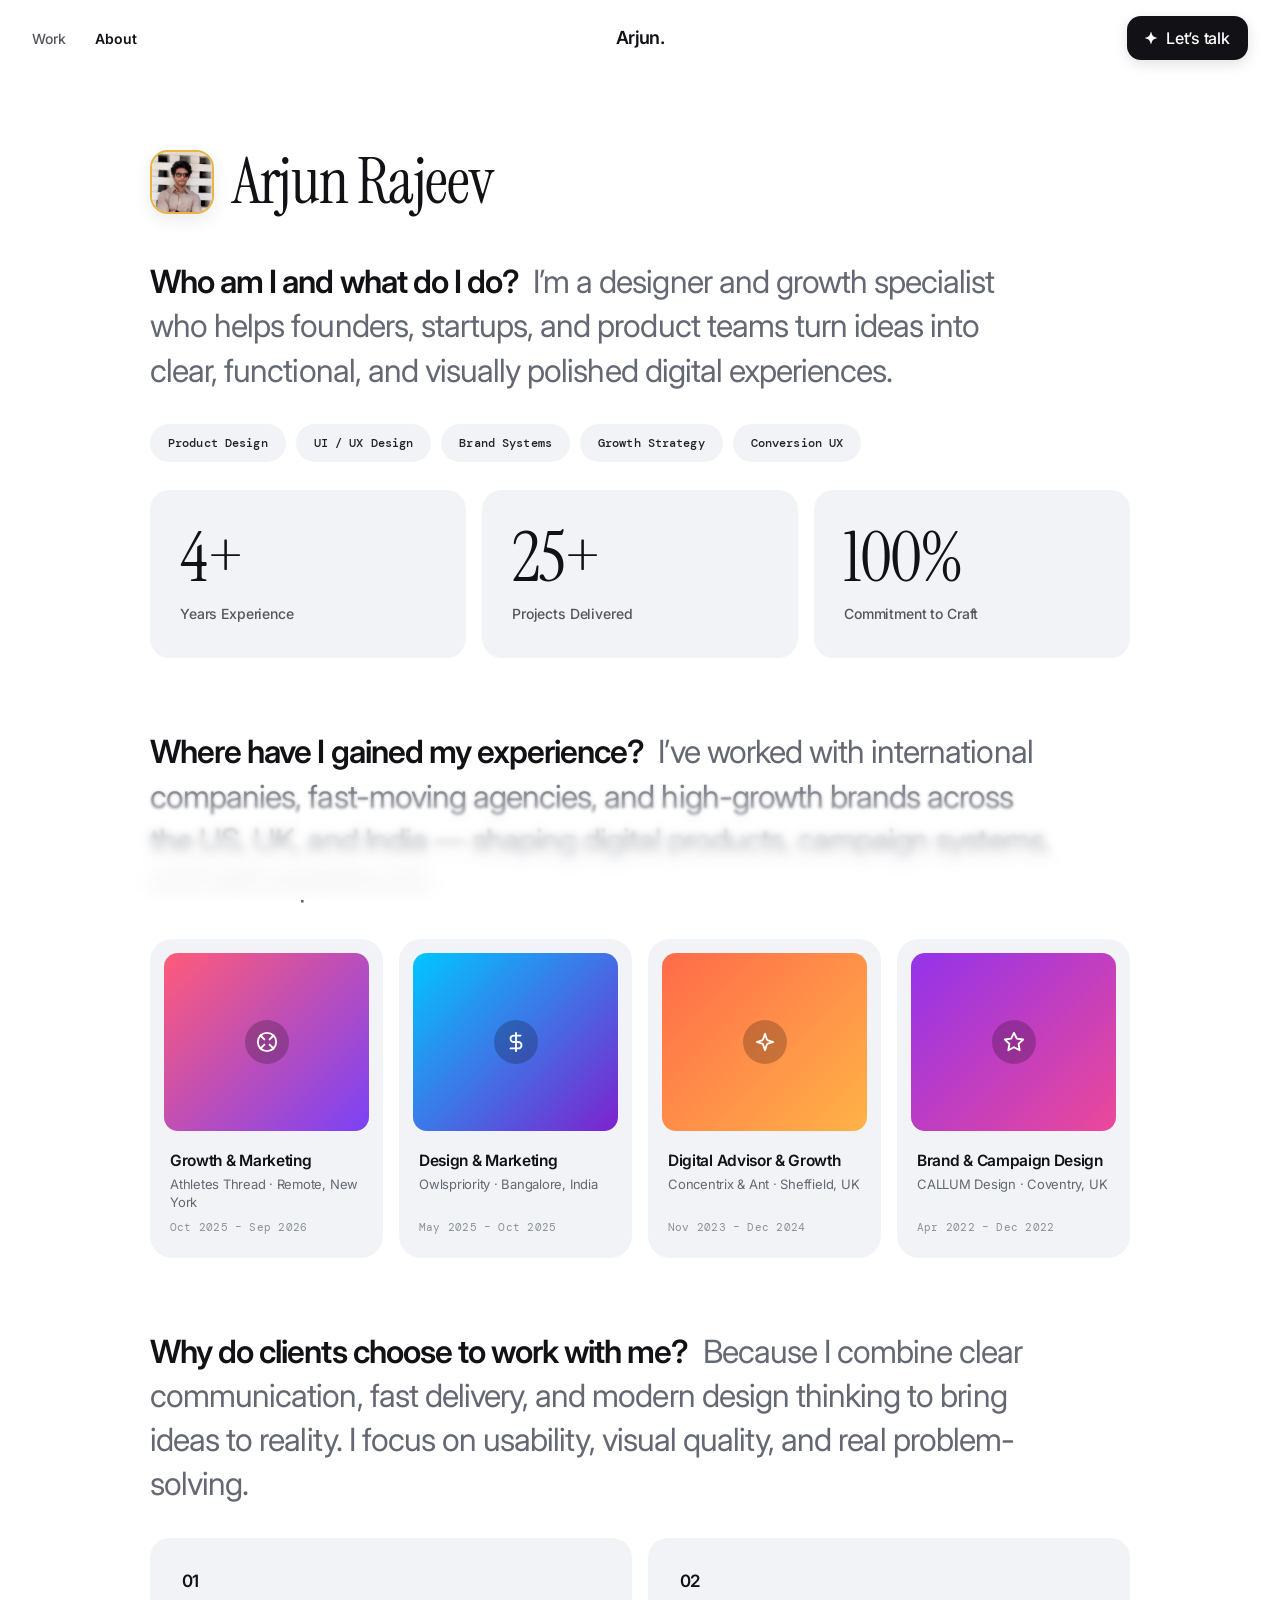
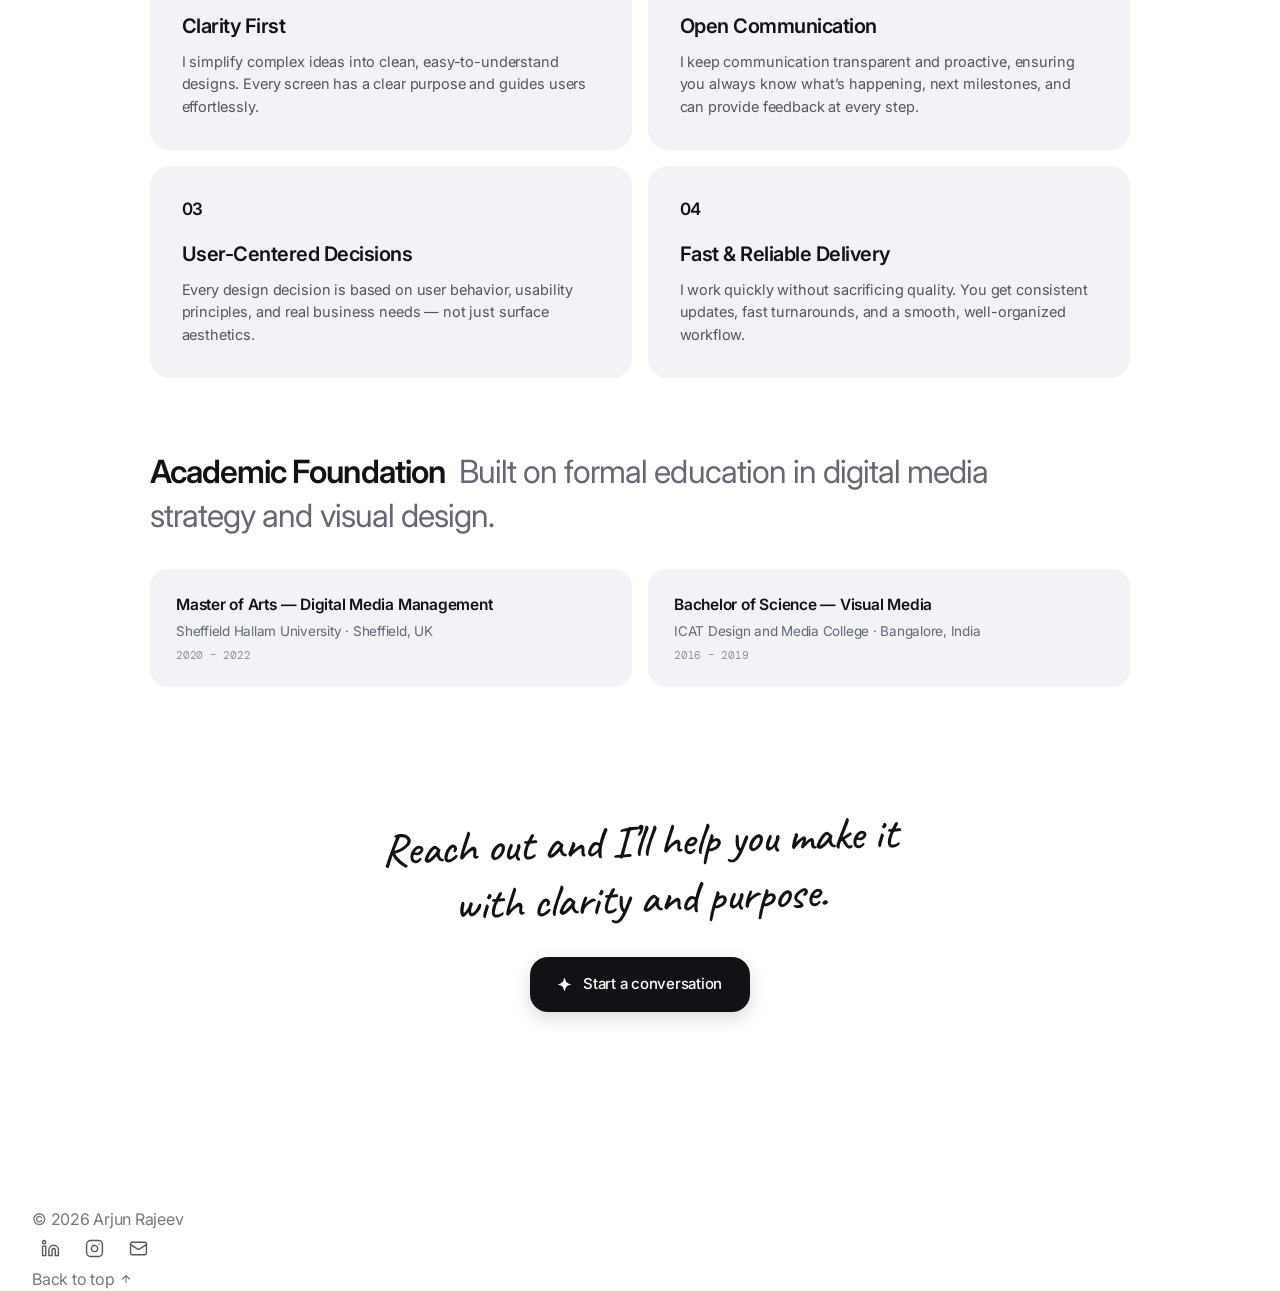
==== commit c3e79fb8: "feat: update avatar badge photo and centering" ====
--- a/about.html
+++ b/about.html
@@ -12,7 +12,7 @@
     <link rel="preconnect" href="https://fonts.googleapis.com" />
     <link rel="preconnect" href="https://fonts.gstatic.com" crossorigin />
     <link href="https://fonts.googleapis.com/css2?family=Caveat:wght@400..700&family=DM+Mono:ital,wght@0,400;0,500;1,400&family=Instrument+Serif:ital@0;1&family=Inter:wght@300;400;500;600;700;800&display=swap" rel="stylesheet" />
-    <link rel="stylesheet" href="styles.css?v=54" />
+    <link rel="stylesheet" href="styles.css?v=57" />
 
     <!-- Vercel Web Analytics -->
     <script>
@@ -46,7 +46,7 @@
         <!-- Hero Profile & Name -->
         <header class="about-hero-header">
           <div class="about-hero-badge" aria-label="Arjun Rajeev portrait">
-            <img src="assets/images/arjun-badge.jpg?v=2" alt="Arjun Rajeev" />
+            <img src="assets/images/arjun-badge.jpg?v=3" alt="Arjun Rajeev" />
           </div>
           <h1 class="about-hero-title">Arjun Rajeev</h1>
         </header>
@@ -255,6 +255,6 @@
       <div class="edge-blur-gradient"></div>
     </div>
 
-    <script src="script.js?v=27"></script>
+    <script src="script.js?v=28"></script>
   </body>
 </html>
--- a/styles.css
+++ b/styles.css
@@ -1,4 +1,4 @@
-:root{--ink:#f4f2ee;--paper:#080809;--line:transparent;--orange:#f15a29;--muted:#9c958c;--ease-out-quint:cubic-bezier(0.16,1,0.3,1);--ease-text:cubic-bezier(0.22,1,0.36,1);--duration-fast:250ms;--duration-normal:350ms;--duration-enter:1200ms;--duration-text:3200ms;--stagger-text:550ms;--duration-eyebrow:2200ms;--duration-highlight:2400ms}*{box-sizing:border-box}html{scroll-behavior:smooth;scroll-padding-top:90px;color-scheme:dark}::selection{background:var(--orange);color:#fff}::-moz-selection{background:var(--orange);color:#fff}body{margin:0;background:var(--paper);color:var(--ink);font-family:"Inter",-apple-system,BlinkMacSystemFont,"Segoe UI",Roboto,sans-serif;font-size:16px;line-height:1.5;letter-spacing:-0.015em;-webkit-font-smoothing:antialiased;-moz-osx-font-smoothing:grayscale}.noise{position:fixed;inset:0;pointer-events:none;opacity:.045;z-index:20;background-image:url("data:image/svg+xml,%3Csvg viewBox='0 0 180 180' xmlns='http://www.w3.org/2000/svg'%3E%3Cfilter id='n'%3E%3CfeTurbulence type='fractalNoise' baseFrequency='.9' numOctaves='3' stitchTiles='stitch'/%3E%3C/filter%3E%3Crect width='100%25' height='100%25' filter='url(%23n)' opacity='.14'/%3E%3C/svg%3E")}a{color:inherit;text-decoration:none}.wrap{width:min(1320px,calc(100% - 64px));margin-inline:auto}.nav{height:104px;display:flex;justify-content:space-between;align-items:center;border-bottom:none}.wordmark{font-family:"Inter",-apple-system,BlinkMacSystemFont,sans-serif;font-size:18px;font-weight:600;letter-spacing:-0.035em}.nav nav{display:flex;align-items:center;gap:30px;font-size:14px}.nav-contact{padding:12px 18px;border:none;background:#ffffff;color:#080809;border-radius:14px;transition:all .2s}.nav-contact:hover{background:#f0f0f2;color:#080809}.nav-contact span{padding-left:0}.eyebrow{font:11px/1.2 "DM Mono",monospace;letter-spacing:.06em;text-transform:uppercase;margin:0;color:var(--muted)}.hero{position:sticky;top:76px;z-index:1;min-height:calc(100vh - 76px);min-height:calc(100dvh - 76px);padding:clamp(28px,4.5vh,44px) 0 clamp(40px,6vh,60px);display:flex;flex-direction:column;align-items:center;justify-content:center;box-sizing:border-box;will-change:transform,opacity;transform-origin:center center}.hero h1{font-family:"Inter",-apple-system,BlinkMacSystemFont,sans-serif;font-size:clamp(3.6rem,8.2vw,8rem);line-height:.94;letter-spacing:-.045em;font-weight:700;margin:34px 0 0;color:#fff}.hero em,h2 em,.hero .dim,h2 .dim{font-family:inherit;font-style:normal;font-weight:500;color:rgba(255,255,255,.46);letter-spacing:-.04em}.hero-bottom{margin-top:clamp(32px,5vh,52px);display:flex;justify-content:center;align-items:center;width:100%}.hero-bottom p{max-width:380px;line-height:1.48;font-size:17px;letter-spacing:-0.015em;margin:0;color:rgba(255,255,255,.52)}.hero-bottom p strong{font-weight:500;color:#fff}.section-head{padding:24px 0;border-top:none;display:flex;justify-content:space-between;font-size:14px;line-height:1.45;letter-spacing:-0.015em;color:rgba(255,255,255,.5)}.section-head>p:last-child{margin:0;text-align:right;color:rgba(255,255,255,.5)}.section-head strong{font-weight:500;color:#fff}.projects{display:grid;grid-template-columns:repeat(12,1fr);gap:28px}.project{grid-column:span 6;cursor:pointer;margin-bottom:56px}.project:nth-child(3n){grid-column:3/span 8}.project-image{position:relative;overflow:hidden;background:#141416;aspect-ratio:1.29}.project-image img{width:100%;height:100%;object-fit:cover;display:block}.project-image:after{content:"View case study";position:absolute;inset:auto 14px 14px auto;padding:10px 13px;border-radius:20px;background:#fff;color:#111;font:10px "DM Mono",monospace;opacity:0;transform:translateY(8px);transition:.25s}.project:hover .project-image:after{opacity:1;transform:none}.project-meta{display:flex;justify-content:space-between;padding-top:12px;gap:12px}.project h3{font-size:22px;letter-spacing:-.04em;margin:0 0 4px;font-weight:600}.project p,.project-meta span{font-size:13px;color:var(--muted);margin:0}.contact h2{font-family:"Inter",-apple-system,BlinkMacSystemFont,sans-serif;font-size:clamp(3rem,6.2vw,6rem);line-height:.96;letter-spacing:-.045em;font-weight:700;margin:28px 0 36px;color:#fff}.capabilities{margin-top:44px;display:flex;gap:9px;flex-wrap:wrap}.capabilities span{font:11px "DM Mono",monospace;border:none;background:rgba(255,255,255,.07);color:#dedad2;padding:10px 14px;border-radius:6px}.lab{padding-bottom:120px}.contact{padding:94px 0 120px;border-top:none}.contact h2{margin-bottom:48px}.contact-button{background:var(--orange);color:#fff;display:inline-flex;gap:58px;padding:17px 20px;border-radius:18px;font-size:15px;transition:.2s}.contact-button:hover{transform:none;box-shadow:0 6px 18px rgba(241,90,41,.32)}footer{height:80px;border-top:none;display:flex;align-items:center;justify-content:space-between;color:var(--muted);font:11px "DM Mono",monospace}footer a[href="#top"]:hover{color:#fff}dialog{width:min(1180px,100vw);height:100dvh;max-height:none;margin:0 0 0 auto;padding:0;border:0;color:var(--ink);background:#0c0c0e;overflow:auto}dialog::backdrop{background:rgba(0,0,0,.78);backdrop-filter:blur(8px)}.close{position:sticky;float:right;top:18px;margin:18px 22px -70px 0;z-index:2;width:46px;height:46px;border:none;border-radius:50%;background:#1d1d21;color:white;cursor:pointer;display:inline-flex;align-items:center;justify-content:center;padding:0;transition:background .2s,transform .15s}.close svg{display:block;width:18px;height:18px}.close:hover{background:#292930;transform:scale(1.05)}.case-hero{min-height:650px;padding:100px 7.5% 48px;color:white;background:var(--case,#181818);display:flex;flex-direction:column}.case-hero .eyebrow{opacity:.75}.case-hero h1{font-family:"Inter",-apple-system,BlinkMacSystemFont,sans-serif;font-size:clamp(3.4rem,7.5vw,6.4rem);line-height:.94;letter-spacing:-.045em;font-weight:700;margin:36px 0 18px;max-width:800px;color:#fff}.case-hero>p{font-size:18px;line-height:1.48;letter-spacing:-0.018em;max-width:590px;margin:0;color:rgba(255,255,255,.85)}.case-hero img{width:100%;max-height:460px;object-fit:cover;object-position:center;margin-top:auto;padding-top:55px}.case-body{padding:70px 7.5%;background:#0c0c0e;color:var(--ink)}.case-intro{display:grid;grid-template-columns:1fr 2fr;gap:65px;margin-bottom:90px}.case-intro p{font-size:21px;line-height:1.45;margin:0;color:#dedad2}.case-body h2{font-family:"Inter",-apple-system,BlinkMacSystemFont,sans-serif;font-size:32px;letter-spacing:-.035em;line-height:1.15;margin:0 0 15px;color:#fff;font-weight:600}.case-body h3{font-family:"Inter",-apple-system,BlinkMacSystemFont,sans-serif;font-size:19px;letter-spacing:-.025em;margin:35px 0 9px;color:#fff;font-weight:600}.case-body p,.case-body li{font-size:16px;line-height:1.6;letter-spacing:-0.015em;color:rgba(255,255,255,.65)}.case-body ul{padding-left:20px}.case-sections{max-width:660px;margin-left:auto}.case-gallery{padding:18px 0 60px;display:grid;grid-template-columns:repeat(2,1fr);gap:16px}.case-gallery figure{margin:0;background:#141417;border:none;border-radius:8px;min-height:240px;overflow:hidden;display:flex;align-items:center;justify-content:center}.case-gallery figure:first-child{grid-column:span 2}.case-gallery img{max-width:100%;width:100%;height:100%;object-fit:contain;display:block}.case-gallery figure:first-child img{object-fit:cover}.outcome{margin-top:72px;padding:28px;border-left:3px solid var(--accent,#f15a29);background:#151518;border-radius:0 8px 8px 0;color:#fff}.outcome p{margin:0;font-size:18px;color:#dedad2}.reveal{animation:rise .7s both}@keyframes rise{from{opacity:0;transform:translateY(17px)}to{opacity:1;transform:none}}@media(max-width:700px){.wrap{width:min(100% - 36px,1320px)}.nav{height:76px}.nav nav a:not(.nav-contact){display:none}.hero{top:64px;min-height:calc(100vh - 64px);min-height:calc(100dvh - 64px);padding:24px 0 36px}.hero h1{font-size:16vw}.projects{display:block}.project,.project:nth-child(3n){margin-bottom:40px}.project h3{font-size:20px}.section-head{padding-top:15px}.section-head>p:last-child{display:none}.lab{padding-bottom:70px}.contact{padding:70px 0 80px}.case-hero{min-height:540px;padding:90px 28px 30px}.case-body{padding:52px 28px}.case-intro{display:block;margin-bottom:50px}.case-intro .eyebrow{margin-bottom:18px}.case-sections{margin:0}.case-gallery{grid-template-columns:1fr;gap:12px}.case-gallery figure:first-child{grid-column:span 1}.case-hero img{padding-top:35px}.hero-bottom p{font-size:15px}.scroll-explore{font-size:14px;flex:0 0 auto}footer{height:auto;padding:24px 0;gap:12px;flex-wrap:wrap}}
+:root{--ink:#f4f2ee;--paper:#080809;--line:transparent;--orange:#f15a29;--muted:#9c958c;--ease-out-quint:cubic-bezier(0.16,1,0.3,1);--ease-text:cubic-bezier(0.22,1,0.36,1);--duration-fast:250ms;--duration-normal:350ms;--duration-enter:1200ms;--duration-text:3200ms;--stagger-text:550ms;--duration-eyebrow:2200ms;--duration-highlight:2400ms}*{box-sizing:border-box}html{scroll-behavior:smooth;scroll-padding-top:90px;color-scheme:dark}::selection{background:var(--orange);color:#fff}::-moz-selection{background:var(--orange);color:#fff}body{margin:0;background:var(--paper);color:var(--ink);font-family:"Inter",-apple-system,BlinkMacSystemFont,"Segoe UI",Roboto,sans-serif;font-size:16px;line-height:1.5;letter-spacing:-0.015em;-webkit-font-smoothing:antialiased;-moz-osx-font-smoothing:grayscale}.noise{position:fixed;inset:0;pointer-events:none;opacity:.045;z-index:20;background-image:url("data:image/svg+xml,%3Csvg viewBox='0 0 180 180' xmlns='http://www.w3.org/2000/svg'%3E%3Cfilter id='n'%3E%3CfeTurbulence type='fractalNoise' baseFrequency='.9' numOctaves='3' stitchTiles='stitch'/%3E%3C/filter%3E%3Crect width='100%25' height='100%25' filter='url(%23n)' opacity='.14'/%3E%3C/svg%3E")}a{color:inherit;text-decoration:none}.wrap{width:min(1320px,calc(100% - 64px));margin-inline:auto}.nav{height:104px;display:flex;justify-content:space-between;align-items:center;border-bottom:none}.wordmark{font-family:"Inter",-apple-system,BlinkMacSystemFont,sans-serif;font-size:18px;font-weight:600;letter-spacing:-0.035em}.nav nav{display:flex;align-items:center;gap:30px;font-size:14px}.nav-contact{padding:12px 18px;border:none;background:#ffffff;color:#080809;border-radius:14px;transition:all .2s}.nav-contact:hover{background:#f0f0f2;color:#080809}.nav-contact span{padding-left:0}.eyebrow{font:11px/1.2 "DM Mono",monospace;letter-spacing:.06em;text-transform:uppercase;margin:0;color:var(--muted)}.hero{position:sticky;top:76px;z-index:1;min-height:calc(100vh - 76px);min-height:calc(100dvh - 76px);padding:clamp(28px,4.5vh,44px) 0 clamp(40px,6vh,60px);display:flex;flex-direction:column;align-items:center;justify-content:center;box-sizing:border-box;will-change:transform,opacity;transform-origin:center center}.hero h1{font-family:"Inter",-apple-system,BlinkMacSystemFont,sans-serif;font-size:clamp(3.6rem,8.2vw,8rem);line-height:.94;letter-spacing:-.045em;font-weight:700;margin:34px 0 0;color:#fff}.hero em,h2 em,.hero .dim,h2 .dim{font-family:inherit;font-style:normal;font-weight:500;color:rgba(255,255,255,.46);letter-spacing:-.04em}.hero-bottom{margin-top:clamp(32px,5vh,52px);display:flex;justify-content:center;align-items:center;width:100%}.hero-bottom p{max-width:380px;line-height:1.48;font-size:17px;letter-spacing:-0.015em;margin:0;color:rgba(255,255,255,.52)}.hero-bottom p strong{font-weight:500;color:#fff}.section-head{padding:24px 0;border-top:none;display:flex;justify-content:flex-start;font-size:14px;line-height:1.45;letter-spacing:-0.015em;color:rgba(255,255,255,.6)}.section-head p{margin:0;text-align:left;color:rgba(255,255,255,.65)}.section-head strong{font-weight:500;color:#fff}.projects{display:grid;grid-template-columns:repeat(12,1fr);gap:28px}.project{grid-column:span 6;cursor:pointer;margin-bottom:56px}.project:nth-child(3n){grid-column:3/span 8}.project-image{position:relative;overflow:hidden;background:#141416;aspect-ratio:1.29}.project-image img{width:100%;height:100%;object-fit:cover;display:block}.project-image:after{content:"View case study";position:absolute;inset:auto 14px 14px auto;padding:10px 13px;border-radius:20px;background:#fff;color:#111;font:10px "DM Mono",monospace;opacity:0;transform:translateY(8px);transition:.25s}.project:hover .project-image:after{opacity:1;transform:none}.project-meta{display:flex;justify-content:space-between;padding-top:12px;gap:12px}.project h3{font-size:22px;letter-spacing:-.04em;margin:0 0 4px;font-weight:600}.project p,.project-meta span{font-size:13px;color:var(--muted);margin:0}.contact h2{font-family:"Inter",-apple-system,BlinkMacSystemFont,sans-serif;font-size:clamp(3rem,6.2vw,6rem);line-height:.96;letter-spacing:-.045em;font-weight:700;margin:28px 0 36px;color:#fff}.capabilities{margin-top:44px;display:flex;gap:9px;flex-wrap:wrap}.capabilities span{font:11px "DM Mono",monospace;border:none;background:rgba(255,255,255,.07);color:#dedad2;padding:10px 14px;border-radius:6px}.lab{padding-bottom:120px}.contact{padding:94px 0 120px;border-top:none}.contact h2{margin-bottom:48px}.contact-button{background:var(--orange);color:#fff;display:inline-flex;gap:58px;padding:17px 20px;border-radius:18px;font-size:15px;transition:.2s}.contact-button:hover{transform:none;box-shadow:0 6px 18px rgba(241,90,41,.32)}dialog{width:min(1180px,100vw);height:100dvh;max-height:none;margin:0 0 0 auto;padding:0;border:0;color:var(--ink);background:#0c0c0e;overflow:auto}dialog::backdrop{background:rgba(0,0,0,.78);backdrop-filter:blur(8px)}.close{position:sticky;float:right;top:18px;margin:18px 22px -70px 0;z-index:2;width:46px;height:46px;border:none;border-radius:50%;background:#1d1d21;color:white;cursor:pointer;display:inline-flex;align-items:center;justify-content:center;padding:0;transition:background .2s,transform .15s}.close svg{display:block;width:18px;height:18px}.close:hover{background:#292930;transform:scale(1.05)}.case-hero{min-height:650px;padding:100px 7.5% 48px;color:white;background:var(--case,#181818);display:flex;flex-direction:column}.case-hero .eyebrow{opacity:.75}.case-hero h1{font-family:"Inter",-apple-system,BlinkMacSystemFont,sans-serif;font-size:clamp(3.4rem,7.5vw,6.4rem);line-height:.94;letter-spacing:-.045em;font-weight:700;margin:36px 0 18px;max-width:800px;color:#fff}.case-hero>p{font-size:18px;line-height:1.48;letter-spacing:-0.018em;max-width:590px;margin:0;color:rgba(255,255,255,.85)}.case-hero img{width:100%;max-height:460px;object-fit:cover;object-position:center;margin-top:auto;padding-top:55px}.case-body{padding:70px 7.5%;background:#0c0c0e;color:var(--ink)}.case-intro{display:grid;grid-template-columns:1fr 2fr;gap:65px;margin-bottom:90px}.case-intro p{font-size:21px;line-height:1.45;margin:0;color:#dedad2}.case-body h2{font-family:"Inter",-apple-system,BlinkMacSystemFont,sans-serif;font-size:32px;letter-spacing:-.035em;line-height:1.15;margin:0 0 15px;color:#fff;font-weight:600}.case-body h3{font-family:"Inter",-apple-system,BlinkMacSystemFont,sans-serif;font-size:19px;letter-spacing:-.025em;margin:35px 0 9px;color:#fff;font-weight:600}.case-body p,.case-body li{font-size:16px;line-height:1.6;letter-spacing:-0.015em;color:rgba(255,255,255,.65)}.case-body ul{padding-left:20px}.case-sections{max-width:660px;margin-left:auto}.case-gallery{padding:18px 0 60px;display:grid;grid-template-columns:repeat(2,1fr);gap:16px}.case-gallery figure{margin:0;background:#141417;border:none;border-radius:8px;min-height:240px;overflow:hidden;display:flex;align-items:center;justify-content:center}.case-gallery figure:first-child{grid-column:span 2}.case-gallery img{max-width:100%;width:100%;height:100%;object-fit:contain;display:block}.case-gallery figure:first-child img{object-fit:cover}.outcome{margin-top:72px;padding:28px;border-left:3px solid var(--accent,#f15a29);background:#151518;border-radius:0 8px 8px 0;color:#fff}.outcome p{margin:0;font-size:18px;color:#dedad2}.reveal{animation:rise .7s both}@keyframes rise{from{opacity:0;transform:translateY(17px)}to{opacity:1;transform:none}}@media(max-width:700px){.wrap{width:min(100% - 36px,1320px)}.nav{height:60px}.hero{top:64px;min-height:calc(100vh - 64px);min-height:calc(100dvh - 64px);padding:24px 0 36px}.hero h1{font-size:16vw}.projects{display:block}.project,.project:nth-child(3n){margin-bottom:40px}.project h3{font-size:20px}.section-head{padding-top:15px}.lab{padding-bottom:70px}.contact{padding:70px 0 80px}.case-hero{min-height:540px;padding:90px 28px 30px}.case-body{padding:52px 28px}.case-intro{display:block;margin-bottom:50px}.case-intro .eyebrow{margin-bottom:18px}.case-sections{margin:0}.case-gallery{grid-template-columns:1fr;gap:12px}.case-gallery figure:first-child{grid-column:span 1}.case-hero img{padding-top:35px}.hero-bottom p{font-size:15px}.scroll-explore{font-size:14px;flex:0 0 auto}}
 
 /* Navigation: Fixed Full-Width Transparent Header */
 header.nav{position:fixed;top:0;left:0;right:0;width:100%;z-index:1000;height:76px;display:flex;justify-content:space-between;align-items:center;padding-inline:max(32px,calc((100% - 1320px)/2));background:transparent;backdrop-filter:none;-webkit-backdrop-filter:none;border:none;border-bottom:none;opacity:0;transform:translate3d(0,-16px,0);transition:opacity 1300ms cubic-bezier(0.16,1,0.3,1),transform 1300ms cubic-bezier(0.16,1,0.3,1),background var(--duration-normal) var(--ease-out-quint);will-change:opacity,transform}
@@ -12,7 +12,28 @@
 .wordmark:hover{opacity:.75}
 .nav-right{display:flex;align-items:center;justify-content:flex-end}
 main#top{padding-top:76px}
-@media(max-width:700px){header.nav{height:64px;padding-inline:18px}header.nav.nav-scrolled{height:64px}.nav-left{display:none}.nav-brand{position:absolute;left:50%;transform:translateX(-50%)}.nav-contact{padding:8px 13px;font-size:13px;border-radius:12px}main#top{padding-top:64px}html{scroll-padding-top:76px}}
+@media(max-width:700px){
+  header.nav{height:60px !important;padding-inline:16px !important}
+  header.nav.nav-scrolled{height:60px !important}
+  .nav-left{display:flex !important;align-items:center !important;gap:14px !important}
+  .nav-left a{display:inline-flex !important;align-items:center !important;font-size:13px !important;font-weight:500 !important;color:rgba(255,255,255,0.72) !important;text-decoration:none !important;padding:6px 0 !important;transition:color 0.2s ease !important}
+  .nav-left a:hover,.nav-left a.active{color:#ffffff !important}
+  .nav-case-left{display:flex !important;gap:12px !important}
+  .nav-back-link{display:inline-flex !important;align-items:center !important;justify-content:center !important;width:32px !important;height:32px !important;border-radius:50% !important;background:rgba(255,255,255,0.1) !important;color:#ffffff !important;flex-shrink:0 !important;margin-right:2px !important;border:none !important}
+  .nav-back-link svg{display:block !important;width:14px !important;height:14px !important}
+  .nav-brand{position:absolute !important;left:50% !important;transform:translateX(-50%) !important}
+  .wordmark{font-size:17px !important}
+  .nav-contact{display:inline-flex !important;align-items:center !important;gap:6px !important;padding:6px 12px !important;font-size:12px !important;font-weight:500 !important;border-radius:999px !important;box-shadow:0 2px 8px rgba(0,0,0,0.2) !important;transform:none !important;min-height:unset !important}
+  .nav-contact .btn-star-wrap{width:10px !important;height:10px !important}
+  .nav-contact .btn-star{width:10px !important;height:10px !important}
+  .nav-contact .btn-text{font-size:12px !important;line-height:1 !important}
+  .contact-button{padding:13px 20px !important;font-size:14px !important;border-radius:15px !important;gap:10px !important}
+  body.about-theme-white .nav-left a{color:#55555c !important}
+  body.about-theme-white .nav-left a:hover,body.about-theme-white .nav-left a.active{color:#111116 !important}
+  body.about-theme-white .nav-back-link{background:rgba(0,0,0,0.06) !important;color:#111116 !important}
+  main#top{padding-top:60px !important}
+  html{scroll-padding-top:72px !important}
+}
 
 /* Hero: Eyebrow & Live India Time with Clockwise Rotating Sun */
 @-webkit-keyframes spinClockwise{0%{-webkit-transform:rotate(0deg)}100%{-webkit-transform:rotate(360deg)}}
@@ -254,7 +275,7 @@
   background: #141416;
 }
 .hero-badge--avatar img {
-  object-position: 48% 25%;
+  object-position: center;
 }
 .hero-badge--craft {
   border: 2px solid rgba(255, 255, 255, 0.22);
@@ -315,7 +336,8 @@
 .work{width:min(1680px,calc(100% - 64px));margin-bottom:clamp(90px,12vh,150px)}.work .section-head{width:min(1320px,100%);margin-inline:auto}.projects{display:grid;grid-template-columns:repeat(2,minmax(0,1fr));gap:10px}.project,.project:nth-child(3n){grid-column:auto;margin:0;min-width:0}.project-image{height:clamp(420px,52vw,780px);aspect-ratio:auto;background:var(--project-color);isolation:isolate}.project-image img{position:absolute;inset:0;width:100%;height:100%;object-fit:cover;object-position:center;mix-blend-mode:normal}.project--owls .project-image img,.project--mind .project-image img,.project--scotrail .project-image img{object-fit:contain;padding:7%}.project--furnich .project-image img,.project--detox .project-image img{object-fit:contain;padding:5%}.project-topline{position:absolute;z-index:2;top:26px;left:26px;right:26px;display:flex;gap:8px;flex-wrap:wrap}.project-topline span{padding:9px 12px;border-radius:999px;background:rgba(16,16,16,.76);color:#fff;backdrop-filter:blur(8px);font-size:12px;line-height:1}.project-shade{position:absolute;z-index:1;inset:0;background:linear-gradient(180deg,rgba(0,0,0,.2) 0%,transparent 33%,rgba(0,0,0,.08) 53%,rgba(0,0,0,.72) 100%);pointer-events:none}.project-meta{position:absolute;z-index:2;inset:auto 28px 26px;display:block;padding:0;color:#fff}.project-meta p{margin:0 0 7px;color:rgba(255,255,255,.78);font:11px "DM Mono",monospace;text-transform:uppercase;letter-spacing:.03em}.project h3{margin:0;color:#fff;font-family:"Inter",-apple-system,BlinkMacSystemFont,sans-serif;font-size:clamp(1.6rem,2.8vw,3.1rem);line-height:.96;letter-spacing:-.04em;font-weight:600}.project-image:after{display:none}@media(max-width:700px){.work{width:min(100% - 36px,1680px);margin-bottom:60px}.projects{display:block}.project,.project:nth-child(3n){margin-bottom:10px}.project-image{height:112vw;max-height:580px}.project-topline{top:16px;left:16px;right:16px}.project-topline span{font-size:10px;padding:8px 10px}.project-meta{inset:auto 18px 18px}.project h3{font-size:2rem}.project--owls .project-image img,.project--mind .project-image img,.project--scotrail .project-image img{padding:3%}}
 
 /* Toolset Dual-Track Marquee */
-.tools{padding:100px 0 120px}
+.tools{position:relative;z-index:20;background:var(--paper);padding:100px 0 120px}
+.contact{position:relative;z-index:20;background:var(--paper)}
 .tools h2{font-family:"Inter",-apple-system,BlinkMacSystemFont,sans-serif;font-size:clamp(3rem,6.2vw,6rem);line-height:.96;letter-spacing:-.045em;font-weight:700;margin:32px 0 44px;max-width:920px;color:#fff}
 .tools-marquee{position:relative;overflow:hidden;display:flex;flex-direction:column;gap:16px;margin:0 0 36px;padding:32px 0 12px;-webkit-mask-image:linear-gradient(to right,transparent 0%,black 8%,black 92%,transparent 100%);mask-image:linear-gradient(to right,transparent 0%,black 8%,black 92%,transparent 100%)}
 .tools-row{overflow:visible;width:100%}
@@ -1197,6 +1219,7 @@
 .nav-case-left {
   display: flex;
   align-items: center;
+  gap: 20px;
 }
 /* Ensure navigation bar with Back button is visible on case study pages */
 body.case-study-page header.nav {
@@ -1346,8 +1369,8 @@
     display: flex !important;
   }
   .nav-back-link {
-    width: 36px;
-    height: 36px;
+    width: 32px !important;
+    height: 32px !important;
   }
   .case-nav-section {
     padding: 40px 24px 60px;
@@ -1464,7 +1487,7 @@
   width: 100%;
   height: 100%;
   object-fit: cover;
-  object-position: 48% 25%;
+  object-position: center;
   display: block;
 }
 .about-hero-title {
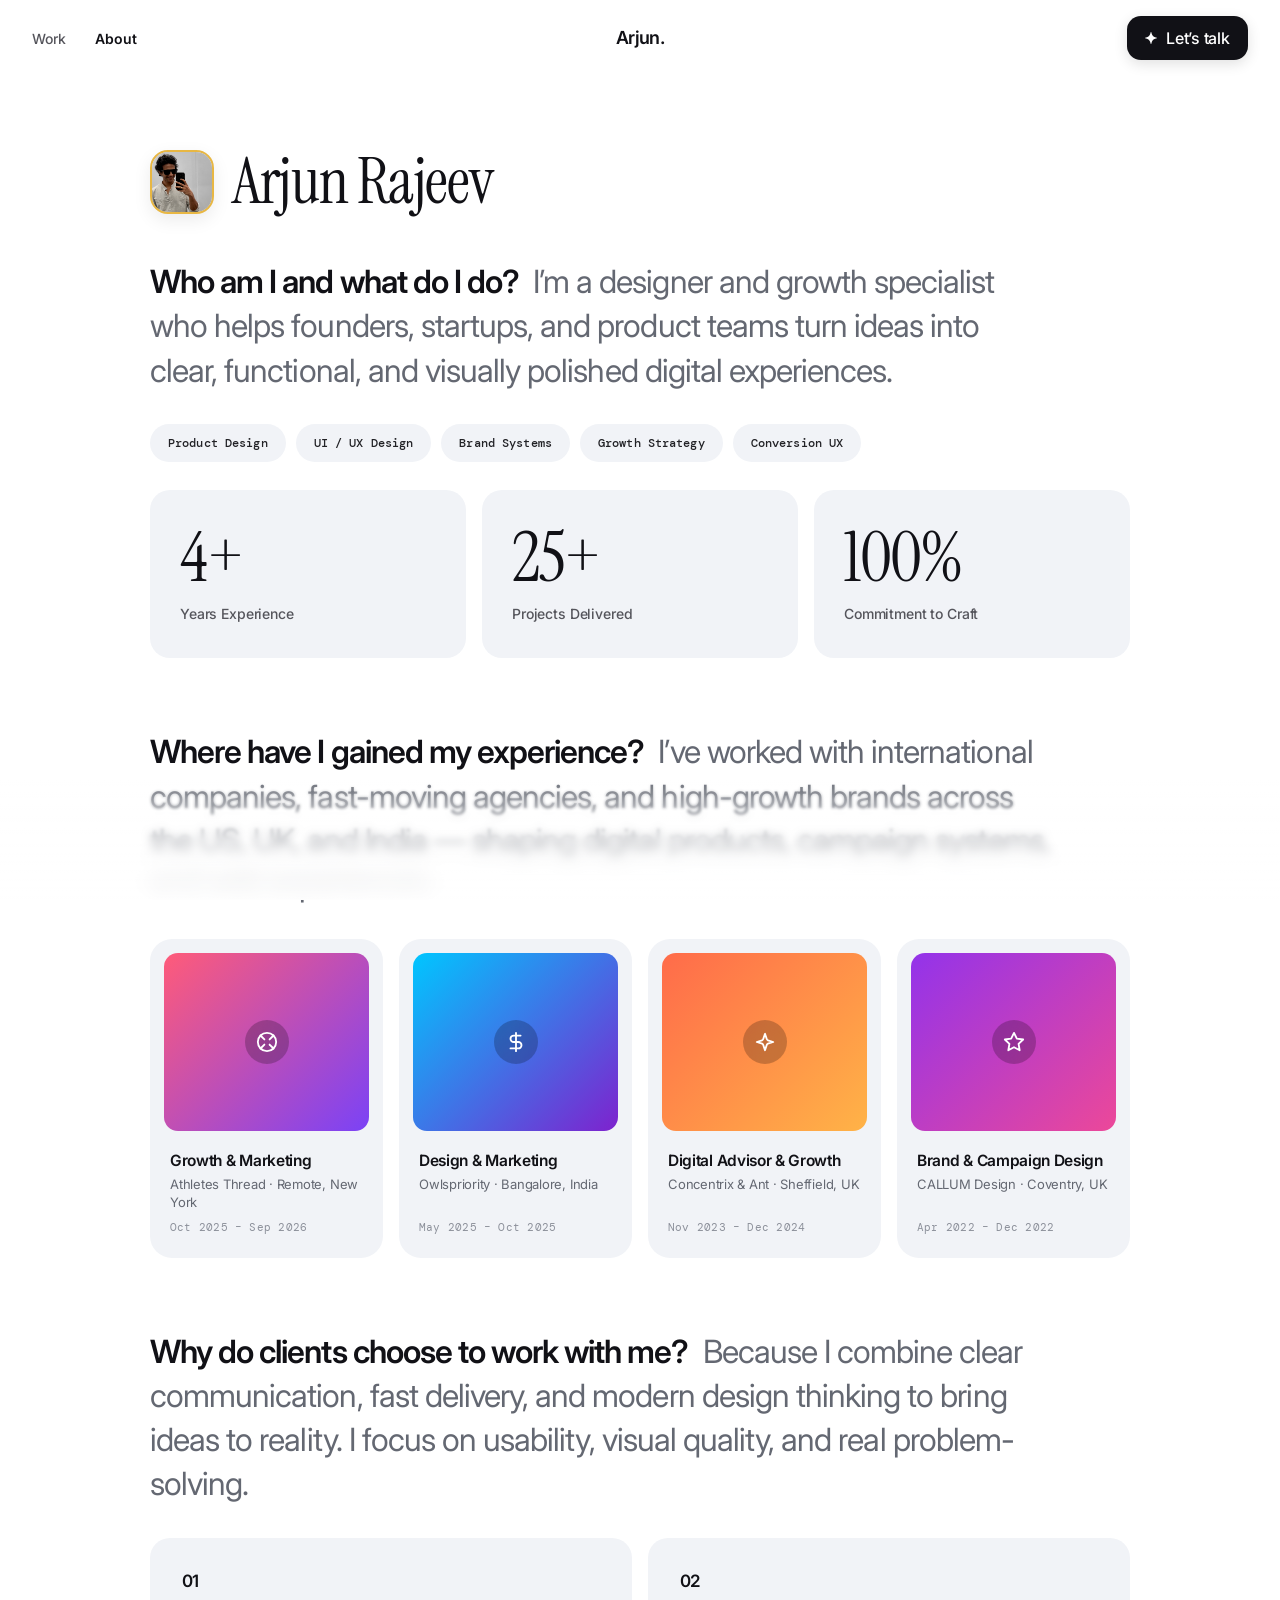
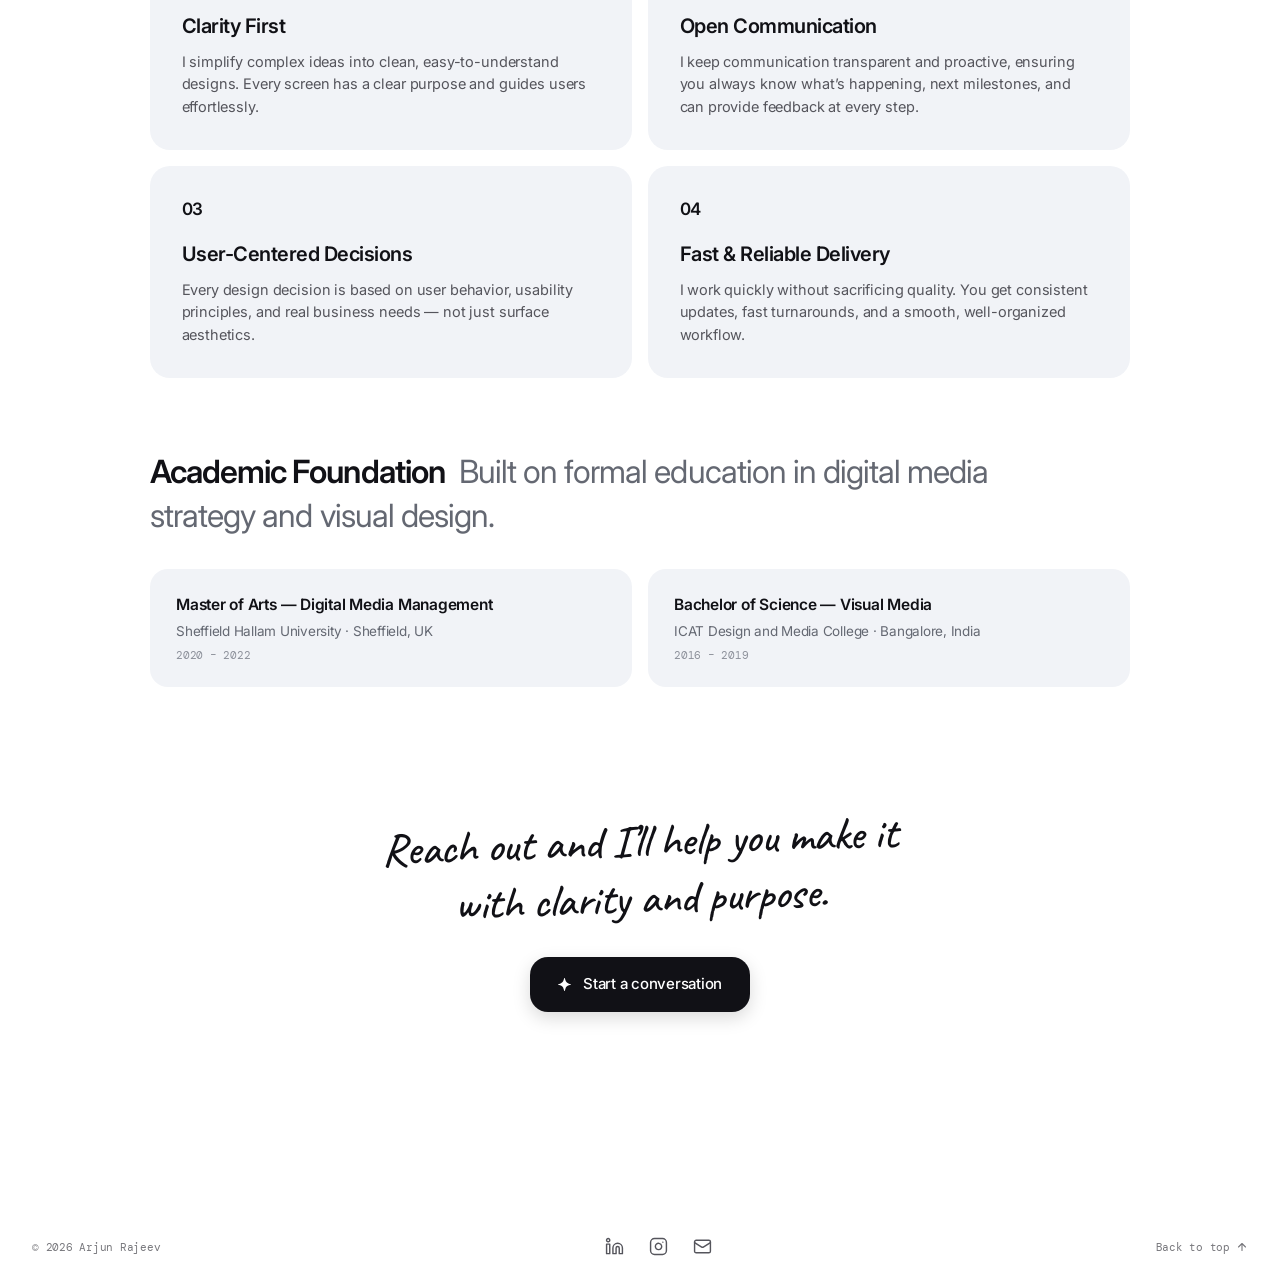
==== commit 4a0a322f: "Revert "feat: update avatar badge photo and centering" This reverts commit c3e79fb8a5ca86a39154eb0e4" ====
--- a/about.html
+++ b/about.html
@@ -12,7 +12,7 @@
     <link rel="preconnect" href="https://fonts.googleapis.com" />
     <link rel="preconnect" href="https://fonts.gstatic.com" crossorigin />
     <link href="https://fonts.googleapis.com/css2?family=Caveat:wght@400..700&family=DM+Mono:ital,wght@0,400;0,500;1,400&family=Instrument+Serif:ital@0;1&family=Inter:wght@300;400;500;600;700;800&display=swap" rel="stylesheet" />
-    <link rel="stylesheet" href="styles.css?v=57" />
+    <link rel="stylesheet" href="styles.css?v=56" />
 
     <!-- Vercel Web Analytics -->
     <script>
@@ -46,7 +46,7 @@
         <!-- Hero Profile & Name -->
         <header class="about-hero-header">
           <div class="about-hero-badge" aria-label="Arjun Rajeev portrait">
-            <img src="assets/images/arjun-badge.jpg?v=3" alt="Arjun Rajeev" />
+            <img src="assets/images/arjun-badge.jpg?v=2" alt="Arjun Rajeev" />
           </div>
           <h1 class="about-hero-title">Arjun Rajeev</h1>
         </header>
--- a/styles.css
+++ b/styles.css
@@ -1,4 +1,4 @@
-:root{--ink:#f4f2ee;--paper:#080809;--line:transparent;--orange:#f15a29;--muted:#9c958c;--ease-out-quint:cubic-bezier(0.16,1,0.3,1);--ease-text:cubic-bezier(0.22,1,0.36,1);--duration-fast:250ms;--duration-normal:350ms;--duration-enter:1200ms;--duration-text:3200ms;--stagger-text:550ms;--duration-eyebrow:2200ms;--duration-highlight:2400ms}*{box-sizing:border-box}html{scroll-behavior:smooth;scroll-padding-top:90px;color-scheme:dark}::selection{background:var(--orange);color:#fff}::-moz-selection{background:var(--orange);color:#fff}body{margin:0;background:var(--paper);color:var(--ink);font-family:"Inter",-apple-system,BlinkMacSystemFont,"Segoe UI",Roboto,sans-serif;font-size:16px;line-height:1.5;letter-spacing:-0.015em;-webkit-font-smoothing:antialiased;-moz-osx-font-smoothing:grayscale}.noise{position:fixed;inset:0;pointer-events:none;opacity:.045;z-index:20;background-image:url("data:image/svg+xml,%3Csvg viewBox='0 0 180 180' xmlns='http://www.w3.org/2000/svg'%3E%3Cfilter id='n'%3E%3CfeTurbulence type='fractalNoise' baseFrequency='.9' numOctaves='3' stitchTiles='stitch'/%3E%3C/filter%3E%3Crect width='100%25' height='100%25' filter='url(%23n)' opacity='.14'/%3E%3C/svg%3E")}a{color:inherit;text-decoration:none}.wrap{width:min(1320px,calc(100% - 64px));margin-inline:auto}.nav{height:104px;display:flex;justify-content:space-between;align-items:center;border-bottom:none}.wordmark{font-family:"Inter",-apple-system,BlinkMacSystemFont,sans-serif;font-size:18px;font-weight:600;letter-spacing:-0.035em}.nav nav{display:flex;align-items:center;gap:30px;font-size:14px}.nav-contact{padding:12px 18px;border:none;background:#ffffff;color:#080809;border-radius:14px;transition:all .2s}.nav-contact:hover{background:#f0f0f2;color:#080809}.nav-contact span{padding-left:0}.eyebrow{font:11px/1.2 "DM Mono",monospace;letter-spacing:.06em;text-transform:uppercase;margin:0;color:var(--muted)}.hero{position:sticky;top:76px;z-index:1;min-height:calc(100vh - 76px);min-height:calc(100dvh - 76px);padding:clamp(28px,4.5vh,44px) 0 clamp(40px,6vh,60px);display:flex;flex-direction:column;align-items:center;justify-content:center;box-sizing:border-box;will-change:transform,opacity;transform-origin:center center}.hero h1{font-family:"Inter",-apple-system,BlinkMacSystemFont,sans-serif;font-size:clamp(3.6rem,8.2vw,8rem);line-height:.94;letter-spacing:-.045em;font-weight:700;margin:34px 0 0;color:#fff}.hero em,h2 em,.hero .dim,h2 .dim{font-family:inherit;font-style:normal;font-weight:500;color:rgba(255,255,255,.46);letter-spacing:-.04em}.hero-bottom{margin-top:clamp(32px,5vh,52px);display:flex;justify-content:center;align-items:center;width:100%}.hero-bottom p{max-width:380px;line-height:1.48;font-size:17px;letter-spacing:-0.015em;margin:0;color:rgba(255,255,255,.52)}.hero-bottom p strong{font-weight:500;color:#fff}.section-head{padding:24px 0;border-top:none;display:flex;justify-content:flex-start;font-size:14px;line-height:1.45;letter-spacing:-0.015em;color:rgba(255,255,255,.6)}.section-head p{margin:0;text-align:left;color:rgba(255,255,255,.65)}.section-head strong{font-weight:500;color:#fff}.projects{display:grid;grid-template-columns:repeat(12,1fr);gap:28px}.project{grid-column:span 6;cursor:pointer;margin-bottom:56px}.project:nth-child(3n){grid-column:3/span 8}.project-image{position:relative;overflow:hidden;background:#141416;aspect-ratio:1.29}.project-image img{width:100%;height:100%;object-fit:cover;display:block}.project-image:after{content:"View case study";position:absolute;inset:auto 14px 14px auto;padding:10px 13px;border-radius:20px;background:#fff;color:#111;font:10px "DM Mono",monospace;opacity:0;transform:translateY(8px);transition:.25s}.project:hover .project-image:after{opacity:1;transform:none}.project-meta{display:flex;justify-content:space-between;padding-top:12px;gap:12px}.project h3{font-size:22px;letter-spacing:-.04em;margin:0 0 4px;font-weight:600}.project p,.project-meta span{font-size:13px;color:var(--muted);margin:0}.contact h2{font-family:"Inter",-apple-system,BlinkMacSystemFont,sans-serif;font-size:clamp(3rem,6.2vw,6rem);line-height:.96;letter-spacing:-.045em;font-weight:700;margin:28px 0 36px;color:#fff}.capabilities{margin-top:44px;display:flex;gap:9px;flex-wrap:wrap}.capabilities span{font:11px "DM Mono",monospace;border:none;background:rgba(255,255,255,.07);color:#dedad2;padding:10px 14px;border-radius:6px}.lab{padding-bottom:120px}.contact{padding:94px 0 120px;border-top:none}.contact h2{margin-bottom:48px}.contact-button{background:var(--orange);color:#fff;display:inline-flex;gap:58px;padding:17px 20px;border-radius:18px;font-size:15px;transition:.2s}.contact-button:hover{transform:none;box-shadow:0 6px 18px rgba(241,90,41,.32)}dialog{width:min(1180px,100vw);height:100dvh;max-height:none;margin:0 0 0 auto;padding:0;border:0;color:var(--ink);background:#0c0c0e;overflow:auto}dialog::backdrop{background:rgba(0,0,0,.78);backdrop-filter:blur(8px)}.close{position:sticky;float:right;top:18px;margin:18px 22px -70px 0;z-index:2;width:46px;height:46px;border:none;border-radius:50%;background:#1d1d21;color:white;cursor:pointer;display:inline-flex;align-items:center;justify-content:center;padding:0;transition:background .2s,transform .15s}.close svg{display:block;width:18px;height:18px}.close:hover{background:#292930;transform:scale(1.05)}.case-hero{min-height:650px;padding:100px 7.5% 48px;color:white;background:var(--case,#181818);display:flex;flex-direction:column}.case-hero .eyebrow{opacity:.75}.case-hero h1{font-family:"Inter",-apple-system,BlinkMacSystemFont,sans-serif;font-size:clamp(3.4rem,7.5vw,6.4rem);line-height:.94;letter-spacing:-.045em;font-weight:700;margin:36px 0 18px;max-width:800px;color:#fff}.case-hero>p{font-size:18px;line-height:1.48;letter-spacing:-0.018em;max-width:590px;margin:0;color:rgba(255,255,255,.85)}.case-hero img{width:100%;max-height:460px;object-fit:cover;object-position:center;margin-top:auto;padding-top:55px}.case-body{padding:70px 7.5%;background:#0c0c0e;color:var(--ink)}.case-intro{display:grid;grid-template-columns:1fr 2fr;gap:65px;margin-bottom:90px}.case-intro p{font-size:21px;line-height:1.45;margin:0;color:#dedad2}.case-body h2{font-family:"Inter",-apple-system,BlinkMacSystemFont,sans-serif;font-size:32px;letter-spacing:-.035em;line-height:1.15;margin:0 0 15px;color:#fff;font-weight:600}.case-body h3{font-family:"Inter",-apple-system,BlinkMacSystemFont,sans-serif;font-size:19px;letter-spacing:-.025em;margin:35px 0 9px;color:#fff;font-weight:600}.case-body p,.case-body li{font-size:16px;line-height:1.6;letter-spacing:-0.015em;color:rgba(255,255,255,.65)}.case-body ul{padding-left:20px}.case-sections{max-width:660px;margin-left:auto}.case-gallery{padding:18px 0 60px;display:grid;grid-template-columns:repeat(2,1fr);gap:16px}.case-gallery figure{margin:0;background:#141417;border:none;border-radius:8px;min-height:240px;overflow:hidden;display:flex;align-items:center;justify-content:center}.case-gallery figure:first-child{grid-column:span 2}.case-gallery img{max-width:100%;width:100%;height:100%;object-fit:contain;display:block}.case-gallery figure:first-child img{object-fit:cover}.outcome{margin-top:72px;padding:28px;border-left:3px solid var(--accent,#f15a29);background:#151518;border-radius:0 8px 8px 0;color:#fff}.outcome p{margin:0;font-size:18px;color:#dedad2}.reveal{animation:rise .7s both}@keyframes rise{from{opacity:0;transform:translateY(17px)}to{opacity:1;transform:none}}@media(max-width:700px){.wrap{width:min(100% - 36px,1320px)}.nav{height:60px}.hero{top:64px;min-height:calc(100vh - 64px);min-height:calc(100dvh - 64px);padding:24px 0 36px}.hero h1{font-size:16vw}.projects{display:block}.project,.project:nth-child(3n){margin-bottom:40px}.project h3{font-size:20px}.section-head{padding-top:15px}.lab{padding-bottom:70px}.contact{padding:70px 0 80px}.case-hero{min-height:540px;padding:90px 28px 30px}.case-body{padding:52px 28px}.case-intro{display:block;margin-bottom:50px}.case-intro .eyebrow{margin-bottom:18px}.case-sections{margin:0}.case-gallery{grid-template-columns:1fr;gap:12px}.case-gallery figure:first-child{grid-column:span 1}.case-hero img{padding-top:35px}.hero-bottom p{font-size:15px}.scroll-explore{font-size:14px;flex:0 0 auto}}
+:root{--ink:#f4f2ee;--paper:#080809;--line:transparent;--orange:#f15a29;--muted:#9c958c;--ease-out-quint:cubic-bezier(0.16,1,0.3,1);--ease-text:cubic-bezier(0.22,1,0.36,1);--duration-fast:250ms;--duration-normal:350ms;--duration-enter:1200ms;--duration-text:3200ms;--stagger-text:550ms;--duration-eyebrow:2200ms;--duration-highlight:2400ms}*{box-sizing:border-box}html{scroll-behavior:smooth;scroll-padding-top:90px;color-scheme:dark}::selection{background:var(--orange);color:#fff}::-moz-selection{background:var(--orange);color:#fff}body{margin:0;background:var(--paper);color:var(--ink);font-family:"Inter",-apple-system,BlinkMacSystemFont,"Segoe UI",Roboto,sans-serif;font-size:16px;line-height:1.5;letter-spacing:-0.015em;-webkit-font-smoothing:antialiased;-moz-osx-font-smoothing:grayscale}.noise{position:fixed;inset:0;pointer-events:none;opacity:.045;z-index:20;background-image:url("data:image/svg+xml,%3Csvg viewBox='0 0 180 180' xmlns='http://www.w3.org/2000/svg'%3E%3Cfilter id='n'%3E%3CfeTurbulence type='fractalNoise' baseFrequency='.9' numOctaves='3' stitchTiles='stitch'/%3E%3C/filter%3E%3Crect width='100%25' height='100%25' filter='url(%23n)' opacity='.14'/%3E%3C/svg%3E")}a{color:inherit;text-decoration:none}.wrap{width:min(1320px,calc(100% - 64px));margin-inline:auto}.nav{height:104px;display:flex;justify-content:space-between;align-items:center;border-bottom:none}.wordmark{font-family:"Inter",-apple-system,BlinkMacSystemFont,sans-serif;font-size:18px;font-weight:600;letter-spacing:-0.035em}.nav nav{display:flex;align-items:center;gap:30px;font-size:14px}.nav-contact{padding:12px 18px;border:none;background:#ffffff;color:#080809;border-radius:14px;transition:all .2s}.nav-contact:hover{background:#f0f0f2;color:#080809}.nav-contact span{padding-left:0}.eyebrow{font:11px/1.2 "DM Mono",monospace;letter-spacing:.06em;text-transform:uppercase;margin:0;color:var(--muted)}.hero{position:sticky;top:76px;z-index:1;min-height:calc(100vh - 76px);min-height:calc(100dvh - 76px);padding:clamp(28px,4.5vh,44px) 0 clamp(40px,6vh,60px);display:flex;flex-direction:column;align-items:center;justify-content:center;box-sizing:border-box;will-change:transform,opacity;transform-origin:center center}.hero h1{font-family:"Inter",-apple-system,BlinkMacSystemFont,sans-serif;font-size:clamp(3.6rem,8.2vw,8rem);line-height:.94;letter-spacing:-.045em;font-weight:700;margin:34px 0 0;color:#fff}.hero em,h2 em,.hero .dim,h2 .dim{font-family:inherit;font-style:normal;font-weight:500;color:rgba(255,255,255,.46);letter-spacing:-.04em}.hero-bottom{margin-top:clamp(32px,5vh,52px);display:flex;justify-content:center;align-items:center;width:100%}.hero-bottom p{max-width:380px;line-height:1.48;font-size:17px;letter-spacing:-0.015em;margin:0;color:rgba(255,255,255,.52)}.hero-bottom p strong{font-weight:500;color:#fff}.section-head{padding:24px 0;border-top:none;display:flex;justify-content:flex-start;font-size:14px;line-height:1.45;letter-spacing:-0.015em;color:rgba(255,255,255,.6)}.section-head p{margin:0;text-align:left;color:rgba(255,255,255,.65)}.section-head strong{font-weight:500;color:#fff}.projects{display:grid;grid-template-columns:repeat(12,1fr);gap:28px}.project{grid-column:span 6;cursor:pointer;margin-bottom:56px}.project:nth-child(3n){grid-column:3/span 8}.project-image{position:relative;overflow:hidden;background:#141416;aspect-ratio:1.29}.project-image img{width:100%;height:100%;object-fit:cover;display:block}.project-image:after{content:"View case study";position:absolute;inset:auto 14px 14px auto;padding:10px 13px;border-radius:20px;background:#fff;color:#111;font:10px "DM Mono",monospace;opacity:0;transform:translateY(8px);transition:.25s}.project:hover .project-image:after{opacity:1;transform:none}.project-meta{display:flex;justify-content:space-between;padding-top:12px;gap:12px}.project h3{font-size:22px;letter-spacing:-.04em;margin:0 0 4px;font-weight:600}.project p,.project-meta span{font-size:13px;color:var(--muted);margin:0}.contact h2{font-family:"Inter",-apple-system,BlinkMacSystemFont,sans-serif;font-size:clamp(3rem,6.2vw,6rem);line-height:.96;letter-spacing:-.045em;font-weight:700;margin:28px 0 36px;color:#fff}.capabilities{margin-top:44px;display:flex;gap:9px;flex-wrap:wrap}.capabilities span{font:11px "DM Mono",monospace;border:none;background:rgba(255,255,255,.07);color:#dedad2;padding:10px 14px;border-radius:6px}.lab{padding-bottom:120px}.contact{padding:94px 0 120px;border-top:none}.contact h2{margin-bottom:48px}.contact-button{background:var(--orange);color:#fff;display:inline-flex;gap:58px;padding:17px 20px;border-radius:18px;font-size:15px;transition:.2s}.contact-button:hover{transform:none;box-shadow:0 6px 18px rgba(241,90,41,.32)}footer{height:80px;border-top:none;display:flex;align-items:center;justify-content:space-between;color:var(--muted);font:11px "DM Mono",monospace}footer a[href="#top"]:hover{color:#fff}dialog{width:min(1180px,100vw);height:100dvh;max-height:none;margin:0 0 0 auto;padding:0;border:0;color:var(--ink);background:#0c0c0e;overflow:auto}dialog::backdrop{background:rgba(0,0,0,.78);backdrop-filter:blur(8px)}.close{position:sticky;float:right;top:18px;margin:18px 22px -70px 0;z-index:2;width:46px;height:46px;border:none;border-radius:50%;background:#1d1d21;color:white;cursor:pointer;display:inline-flex;align-items:center;justify-content:center;padding:0;transition:background .2s,transform .15s}.close svg{display:block;width:18px;height:18px}.close:hover{background:#292930;transform:scale(1.05)}.case-hero{min-height:650px;padding:100px 7.5% 48px;color:white;background:var(--case,#181818);display:flex;flex-direction:column}.case-hero .eyebrow{opacity:.75}.case-hero h1{font-family:"Inter",-apple-system,BlinkMacSystemFont,sans-serif;font-size:clamp(3.4rem,7.5vw,6.4rem);line-height:.94;letter-spacing:-.045em;font-weight:700;margin:36px 0 18px;max-width:800px;color:#fff}.case-hero>p{font-size:18px;line-height:1.48;letter-spacing:-0.018em;max-width:590px;margin:0;color:rgba(255,255,255,.85)}.case-hero img{width:100%;max-height:460px;object-fit:cover;object-position:center;margin-top:auto;padding-top:55px}.case-body{padding:70px 7.5%;background:#0c0c0e;color:var(--ink)}.case-intro{display:grid;grid-template-columns:1fr 2fr;gap:65px;margin-bottom:90px}.case-intro p{font-size:21px;line-height:1.45;margin:0;color:#dedad2}.case-body h2{font-family:"Inter",-apple-system,BlinkMacSystemFont,sans-serif;font-size:32px;letter-spacing:-.035em;line-height:1.15;margin:0 0 15px;color:#fff;font-weight:600}.case-body h3{font-family:"Inter",-apple-system,BlinkMacSystemFont,sans-serif;font-size:19px;letter-spacing:-.025em;margin:35px 0 9px;color:#fff;font-weight:600}.case-body p,.case-body li{font-size:16px;line-height:1.6;letter-spacing:-0.015em;color:rgba(255,255,255,.65)}.case-body ul{padding-left:20px}.case-sections{max-width:660px;margin-left:auto}.case-gallery{padding:18px 0 60px;display:grid;grid-template-columns:repeat(2,1fr);gap:16px}.case-gallery figure{margin:0;background:#141417;border:none;border-radius:8px;min-height:240px;overflow:hidden;display:flex;align-items:center;justify-content:center}.case-gallery figure:first-child{grid-column:span 2}.case-gallery img{max-width:100%;width:100%;height:100%;object-fit:contain;display:block}.case-gallery figure:first-child img{object-fit:cover}.outcome{margin-top:72px;padding:28px;border-left:3px solid var(--accent,#f15a29);background:#151518;border-radius:0 8px 8px 0;color:#fff}.outcome p{margin:0;font-size:18px;color:#dedad2}.reveal{animation:rise .7s both}@keyframes rise{from{opacity:0;transform:translateY(17px)}to{opacity:1;transform:none}}@media(max-width:700px){.wrap{width:min(100% - 36px,1320px)}.nav{height:60px}.hero{top:64px;min-height:calc(100vh - 64px);min-height:calc(100dvh - 64px);padding:24px 0 36px}.hero h1{font-size:16vw}.projects{display:block}.project,.project:nth-child(3n){margin-bottom:40px}.project h3{font-size:20px}.section-head{padding-top:15px}.lab{padding-bottom:70px}.contact{padding:70px 0 80px}.case-hero{min-height:540px;padding:90px 28px 30px}.case-body{padding:52px 28px}.case-intro{display:block;margin-bottom:50px}.case-intro .eyebrow{margin-bottom:18px}.case-sections{margin:0}.case-gallery{grid-template-columns:1fr;gap:12px}.case-gallery figure:first-child{grid-column:span 1}.case-hero img{padding-top:35px}.hero-bottom p{font-size:15px}.scroll-explore{font-size:14px;flex:0 0 auto}footer{height:auto;padding:24px 0;gap:12px;flex-wrap:wrap}}
 
 /* Navigation: Fixed Full-Width Transparent Header */
 header.nav{position:fixed;top:0;left:0;right:0;width:100%;z-index:1000;height:76px;display:flex;justify-content:space-between;align-items:center;padding-inline:max(32px,calc((100% - 1320px)/2));background:transparent;backdrop-filter:none;-webkit-backdrop-filter:none;border:none;border-bottom:none;opacity:0;transform:translate3d(0,-16px,0);transition:opacity 1300ms cubic-bezier(0.16,1,0.3,1),transform 1300ms cubic-bezier(0.16,1,0.3,1),background var(--duration-normal) var(--ease-out-quint);will-change:opacity,transform}
@@ -275,7 +275,7 @@
   background: #141416;
 }
 .hero-badge--avatar img {
-  object-position: center;
+  object-position: 48% 25%;
 }
 .hero-badge--craft {
   border: 2px solid rgba(255, 255, 255, 0.22);
@@ -1487,7 +1487,7 @@
   width: 100%;
   height: 100%;
   object-fit: cover;
-  object-position: center;
+  object-position: 48% 25%;
   display: block;
 }
 .about-hero-title {
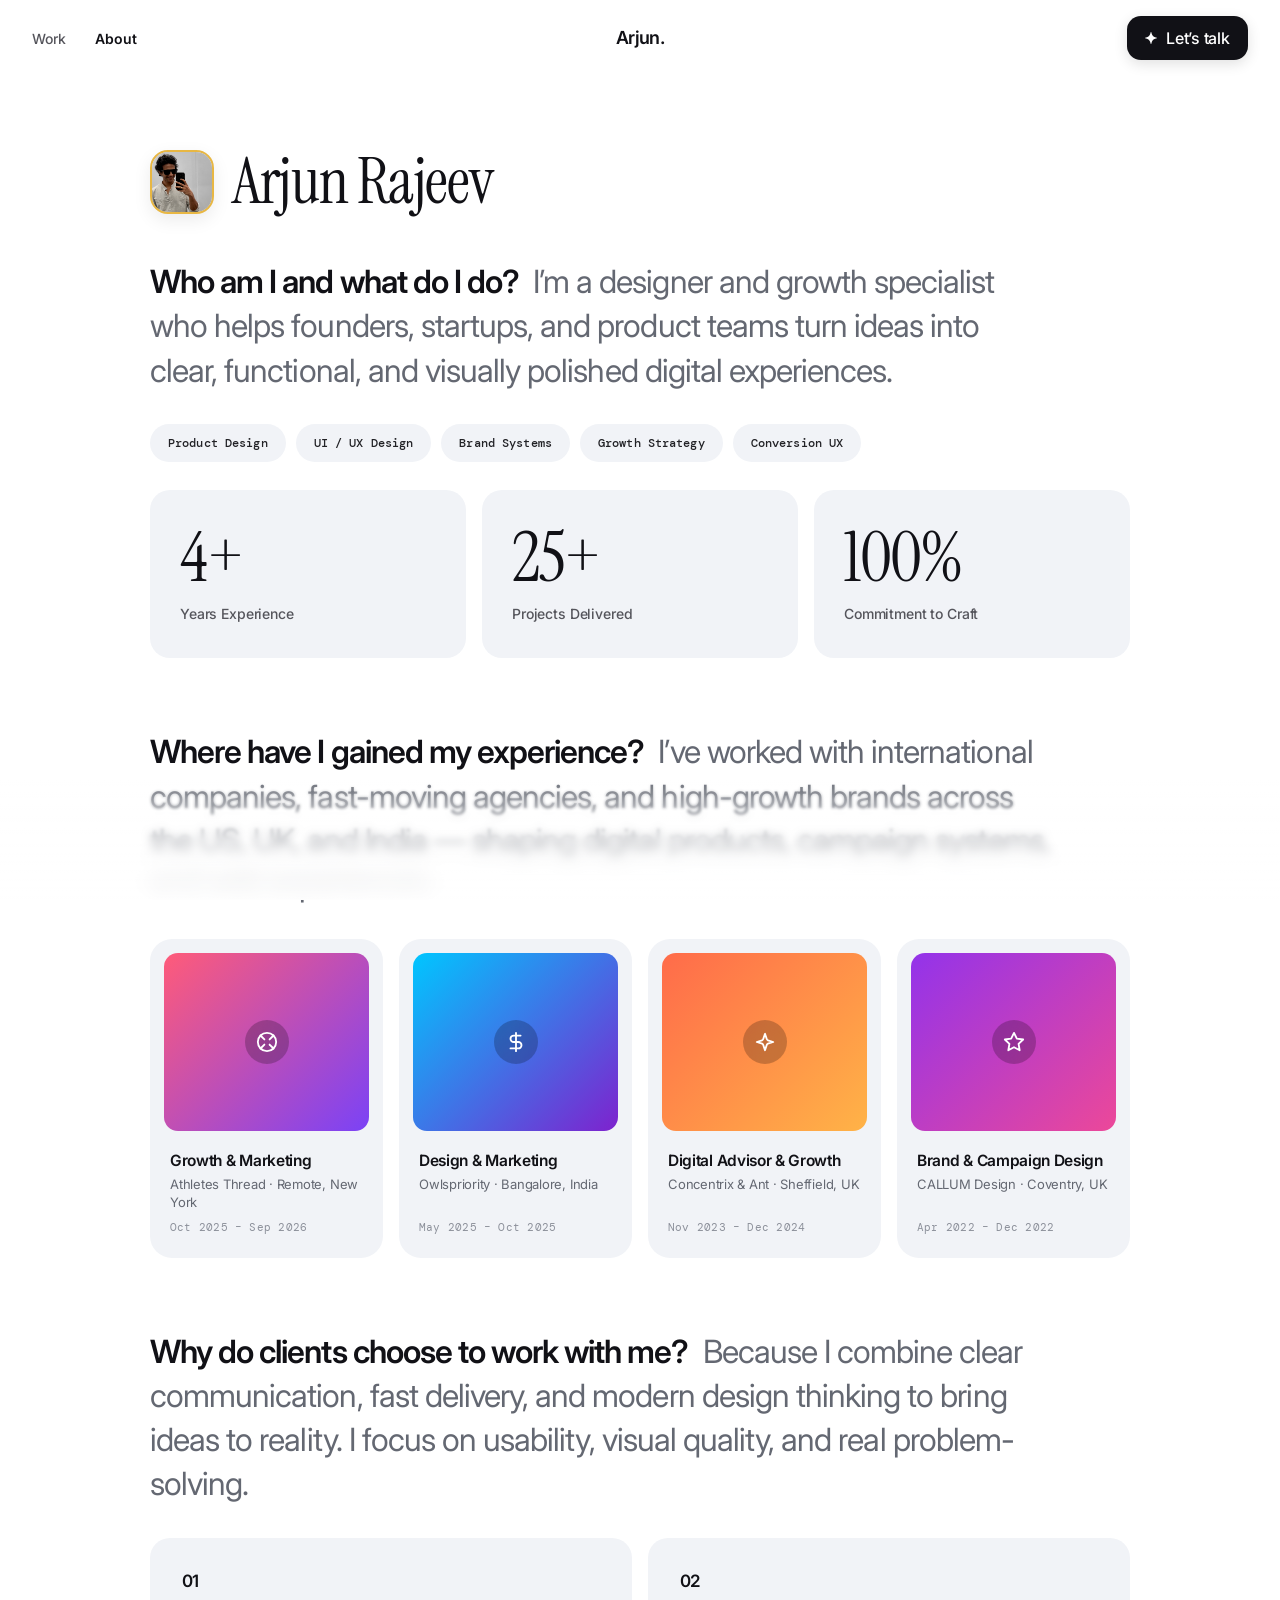
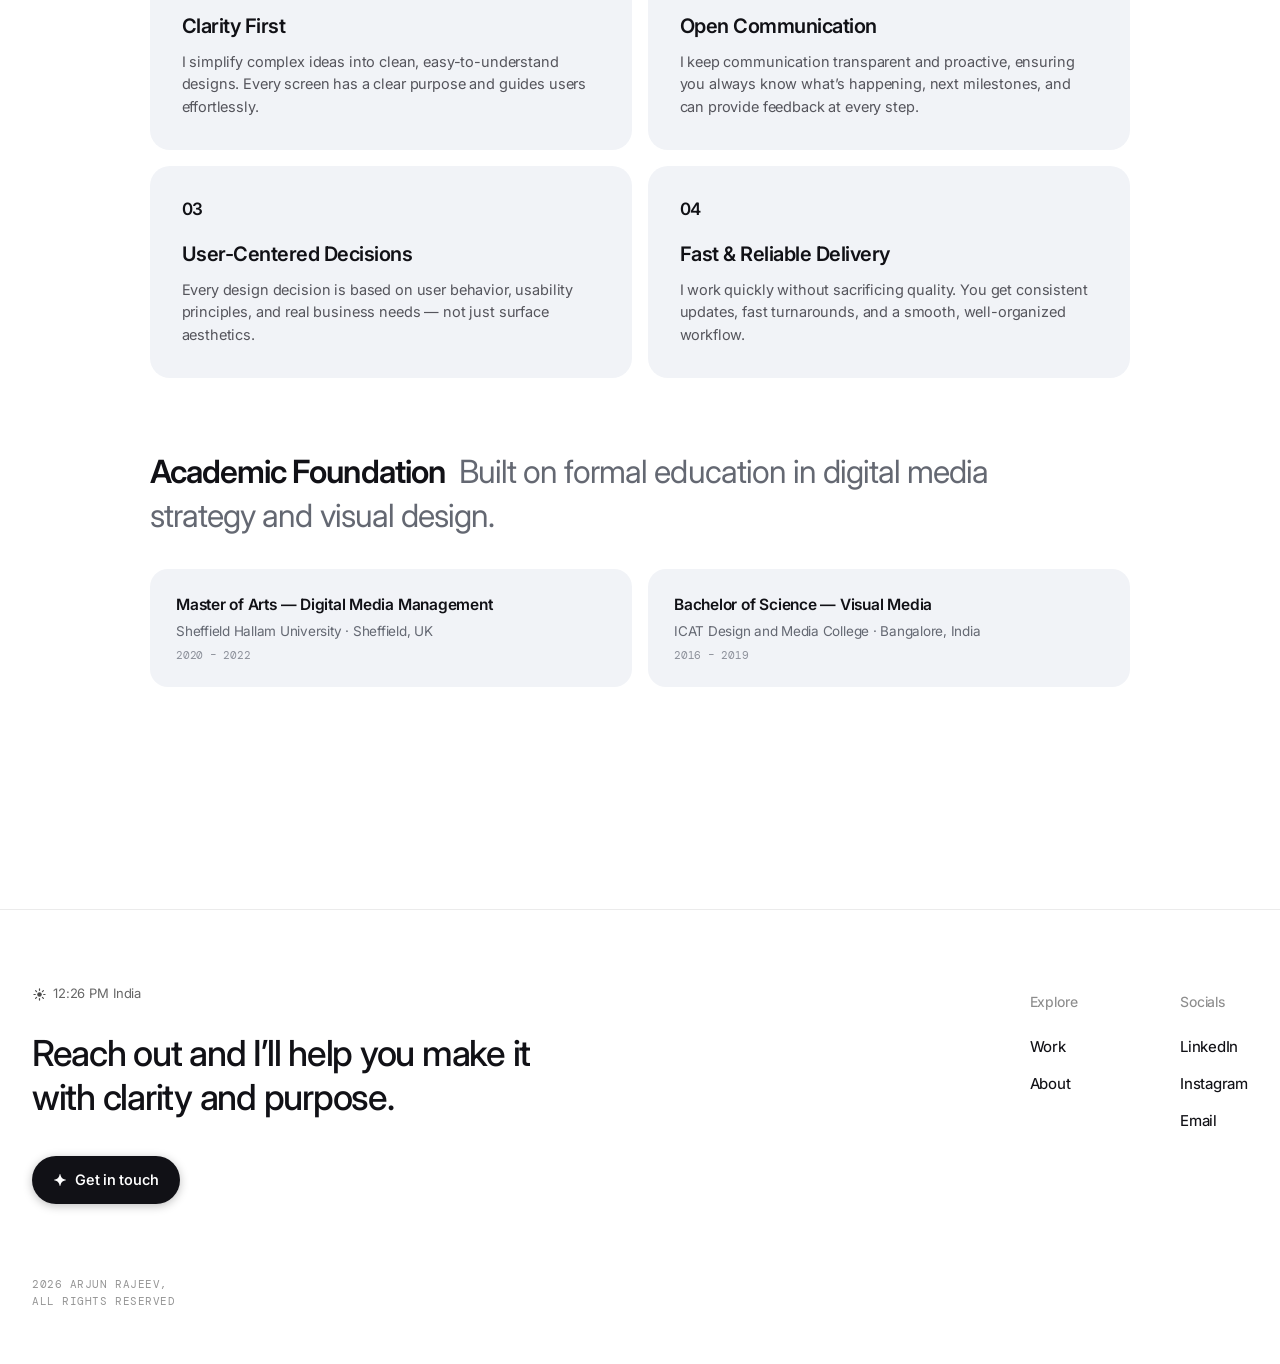
==== commit aa5b836b: "feat: mobile layout optimizations, midu-style drawer menu, and footer reordering" ====
--- a/about.html
+++ b/about.html
@@ -12,7 +12,7 @@
     <link rel="preconnect" href="https://fonts.googleapis.com" />
     <link rel="preconnect" href="https://fonts.gstatic.com" crossorigin />
     <link href="https://fonts.googleapis.com/css2?family=Caveat:wght@400..700&family=DM+Mono:ital,wght@0,400;0,500;1,400&family=Instrument+Serif:ital@0;1&family=Inter:wght@300;400;500;600;700;800&display=swap" rel="stylesheet" />
-    <link rel="stylesheet" href="styles.css?v=56" />
+    <link rel="stylesheet" href="styles.css?v=81" />
 
     <!-- Vercel Web Analytics -->
     <script>
@@ -37,6 +37,15 @@
         <a class="wordmark" href="index.html">Arjun.</a>
       </div>
       <div class="nav-right">
+        <button class="nav-menu-btn" aria-label="Open menu" aria-expanded="false">
+          <svg class="nav-menu-icon" width="14" height="14" viewBox="0 0 16 16" fill="none" stroke="currentColor" stroke-width="2" stroke-linecap="round" stroke-linejoin="round" aria-hidden="true">
+            <rect x="2" y="2" width="4.5" height="4.5" rx="1"/>
+            <rect x="9.5" y="2" width="4.5" height="4.5" rx="1"/>
+            <rect x="2" y="9.5" width="4.5" height="4.5" rx="1"/>
+            <rect x="9.5" y="9.5" width="4.5" height="4.5" rx="1"/>
+          </svg>
+          <span>Menu</span>
+        </button>
         <a class="nav-contact" href="mailto:arjunrajeev.ar@gmail.com"><span class="btn-star-wrap"><svg class="btn-star" width="12" height="12" viewBox="0 0 12 12" fill="currentColor" aria-hidden="true"><path d="M 11.762 5.697 L 10.043 5.205 C 8.469 4.762 7.238 3.531 6.795 1.958 L 6.302 0.238 C 6.252 0.115 6.132 0.035 5.999 0.035 C 5.866 0.035 5.747 0.115 5.696 0.238 L 5.205 1.958 C 4.762 3.531 3.531 4.762 1.958 5.205 L 0.238 5.697 C 0.102 5.735 0.009 5.859 0.009 6 C 0.009 6.141 0.102 6.265 0.238 6.303 L 1.957 6.794 C 3.531 7.238 4.761 8.468 5.204 10.042 L 5.696 11.762 C 5.735 11.897 5.858 11.99 5.999 11.99 C 6.14 11.99 6.264 11.897 6.302 11.762 L 6.794 10.043 C 7.237 8.469 8.467 7.238 10.041 6.795 L 11.761 6.303 C 11.896 6.265 11.99 6.141 11.99 6 C 11.99 5.859 11.896 5.735 11.761 5.697 Z"/></svg></span><span class="btn-text">Let’s talk</span></a>
       </div>
     </header>
@@ -212,39 +221,63 @@
           </div>
         </section>
 
-        <!-- Bottom CTA -->
-        <section class="about-cta-section">
-          <p class="about-cta-handwritten">Reach out and I’ll help you make it<br />with clarity and purpose.</p>
-          <a class="contact-button" href="mailto:arjunrajeev.ar@gmail.com"><span class="btn-star-wrap"><svg class="btn-star" width="13" height="13" viewBox="0 0 12 12" fill="currentColor" aria-hidden="true"><path d="M 11.762 5.697 L 10.043 5.205 C 8.469 4.762 7.238 3.531 6.795 1.958 L 6.302 0.238 C 6.252 0.115 6.132 0.035 5.999 0.035 C 5.866 0.035 5.747 0.115 5.696 0.238 L 5.205 1.958 C 4.762 3.531 3.531 4.762 1.958 5.205 L 0.238 5.697 C 0.102 5.735 0.009 5.859 0.009 6 C 0.009 6.141 0.102 6.265 0.238 6.303 L 1.957 6.794 C 3.531 7.238 4.761 8.468 5.204 10.042 L 5.696 11.762 C 5.735 11.897 5.858 11.99 5.999 11.99 C 6.14 11.99 6.264 11.897 6.302 11.762 L 6.794 10.043 C 7.237 8.469 8.467 7.238 10.041 6.795 L 11.761 6.303 C 11.896 6.265 11.99 6.141 11.99 6 C 11.99 5.859 11.896 5.735 11.761 5.697 Z"/></svg></span><span class="btn-text">Start a conversation</span></a>
-        </section>
       </article>
     </main>
 
-    <footer class="wrap">
-      <span>© 2026 Arjun Rajeev</span>
-      <div class="footer-socials" aria-label="Social profiles and email">
-        <a class="footer-icon" href="https://www.linkedin.com/in/arjunrajeev17/" target="_blank" rel="noopener noreferrer" aria-label="LinkedIn profile" title="LinkedIn">
-          <svg width="17" height="17" viewBox="0 0 24 24" fill="none" stroke="currentColor" stroke-width="1.8" stroke-linecap="round" stroke-linejoin="round" aria-hidden="true">
-            <path d="M16 8a6 6 0 0 1 6 6v7h-4v-7a2 2 0 0 0-2-2 2 2 0 0 0-2 2v7h-4v-7a6 6 0 0 1 6-6z"/>
-            <rect width="4" height="12" x="2" y="9"/>
-            <circle cx="4" cy="4" r="2"/>
-          </svg>
-        </a>
-        <a class="footer-icon" href="https://www.instagram.com/arjunrajeevl/" target="_blank" rel="noopener noreferrer" aria-label="Instagram profile" title="Instagram">
-          <svg width="17" height="17" viewBox="0 0 24 24" fill="none" stroke="currentColor" stroke-width="1.8" stroke-linecap="round" stroke-linejoin="round" aria-hidden="true">
-            <rect width="20" height="20" x="2" y="2" rx="5" ry="5"/>
-            <path d="M16 11.37A4 4 0 1 1 12.63 8 4 4 0 0 1 16 11.37z"/>
-            <line x1="17.5" x2="17.51" y1="6.5" y2="6.5"/>
-          </svg>
-        </a>
-        <a class="footer-icon" href="mailto:arjunrajeev.ar@gmail.com" aria-label="Send email to arjunrajeev.ar@gmail.com" title="Email">
-          <svg width="17" height="17" viewBox="0 0 24 24" fill="none" stroke="currentColor" stroke-width="1.8" stroke-linecap="round" stroke-linejoin="round" aria-hidden="true">
-            <rect width="20" height="16" x="2" y="4" rx="2"/>
-            <path d="m22 7-8.97 5.7a1.94 1.94 0 0 1-2.06 0L2 7"/>
-          </svg>
-        </a>
-      </div>
-      <a href="#top" class="back-to-top">Back to top <svg width="12" height="12" viewBox="0 0 24 24" fill="none" stroke="currentColor" stroke-width="2.2" stroke-linecap="round" stroke-linejoin="round" aria-hidden="true"><path d="M12 19V5M5 12l7-7 7 7"/></svg></a>
+    <footer class="site-footer" id="contact">
+      <div class="footer-inner wrap">
+        <!-- Left Side: Time, Headline, CTA & Copyright -->
+        <div class="footer-left">
+          <div class="hero-time footer-hero-time" aria-label="Current time in India">
+            <span class="hero-time-icon" aria-hidden="true">
+              <svg width="15" height="15" viewBox="0 0 16 16" fill="none" stroke="currentColor" stroke-width="1.5" stroke-linecap="round" stroke-linejoin="round">
+                <circle cx="8" cy="8" r="2.8" fill="currentColor" stroke="none"/>
+                <line x1="8" y1="1.2" x2="8" y2="2.8"/>
+                <line x1="8" y1="13.2" x2="8" y2="14.8"/>
+                <line x1="1.2" y1="8" x2="2.8" y2="8"/>
+                <line x1="13.2" y1="8" x2="14.8" y2="8"/>
+                <line x1="3.2" y1="3.2" x2="4.4" y2="4.4"/>
+                <line x1="11.6" y1="11.6" x2="12.8" y2="12.8"/>
+                <line x1="3.2" y1="12.8" x2="4.4" y2="11.6"/>
+                <line x1="11.6" y1="4.4" x2="12.8" y2="3.2"/>
+              </svg>
+            </span>
+            <span class="hero-time-val">--:-- India</span>
+          </div>
+
+          <h3 class="footer-statement">
+            <span class="footer-line">Reach out and I’ll help you make it </span><br class="footer-br" /><span class="footer-line">with clarity and purpose.</span>
+          </h3>
+
+          <div class="footer-cta-wrap">
+            <a class="footer-cta-btn" href="mailto:arjunrajeev.ar@gmail.com"><span class="btn-star-wrap"><svg class="btn-star" width="12" height="12" viewBox="0 0 12 12" fill="currentColor" aria-hidden="true"><path d="M 11.762 5.697 L 10.043 5.205 C 8.469 4.762 7.238 3.531 6.795 1.958 L 6.302 0.238 C 6.252 0.115 6.132 0.035 5.999 0.035 C 5.866 0.035 5.747 0.115 5.696 0.238 L 5.205 1.958 C 4.762 3.531 3.531 4.762 1.958 5.205 L 0.238 5.697 C 0.102 5.735 0.009 5.859 0.009 6 C 0.009 6.141 0.102 6.265 0.238 6.303 L 1.957 6.794 C 3.531 7.238 4.761 8.468 5.204 10.042 L 5.696 11.762 C 5.735 11.897 5.858 11.99 5.999 11.99 C 6.14 11.99 6.264 11.897 6.302 11.762 L 6.794 10.043 C 7.237 8.469 8.467 7.238 10.041 6.795 L 11.761 6.303 C 11.896 6.265 11.99 6.141 11.99 6 C 11.99 5.859 11.896 5.735 11.761 5.697 Z"/></svg></span><span class="btn-text">Get in touch</span></a>
+          </div>
+
+          <div class="footer-copyright">
+            2026 ARJUN RAJEEV,<br />ALL RIGHTS RESERVED
+          </div>
+        </div>
+
+        <!-- Right Side: Explore & Socials Columns -->
+        <div class="footer-right">
+          <div class="footer-nav-col">
+            <span class="footer-col-label">Explore</span>
+            <ul class="footer-nav-list">
+              <li><a href="index.html#work">Work</a></li>
+              <li><a href="about.html">About</a></li>
+            </ul>
+          </div>
+
+          <div class="footer-nav-col">
+            <span class="footer-col-label">Socials</span>
+            <ul class="footer-nav-list">
+              <li><a href="https://www.linkedin.com/in/arjunrajeev17/" target="_blank" rel="noopener noreferrer">LinkedIn</a></li>
+              <li><a href="https://www.instagram.com/arjunrajeevl/" target="_blank" rel="noopener noreferrer">Instagram</a></li>
+              <li><a href="mailto:arjunrajeev.ar@gmail.com">Email</a></li>
+            </ul>
+          </div>
+        </div>
+      </div>
     </footer>
 
     <div class="edge-blur-bottom" aria-hidden="true">
@@ -255,6 +288,59 @@
       <div class="edge-blur-gradient"></div>
     </div>
 
-    <script src="script.js?v=28"></script>
+    <script src="script.js?v=40"></script>
+      <!-- Mobile Fullscreen Menu Overlay (Midu-style) -->
+    <div class="mobile-menu-overlay" id="mobile-menu-overlay" aria-modal="true" role="dialog">
+      <div class="mobile-menu-header">
+        <a class="mobile-menu-wordmark" href="index.html">Arjun.</a>
+        <button class="mobile-menu-close-btn" aria-label="Close menu">
+          <svg width="12" height="12" viewBox="0 0 24 24" fill="none" stroke="currentColor" stroke-width="2.5" stroke-linecap="round" stroke-linejoin="round" aria-hidden="true">
+            <path d="M18 6L6 18M6 6l12 12"/>
+          </svg>
+          <span>Close</span>
+        </button>
+      </div>
+
+      <div class="mobile-menu-body">
+        <div class="mobile-menu-card">
+          <ul class="mobile-menu-links">
+            <li class="mobile-menu-item">
+              <a class="mobile-menu-link" href="index.html">
+                <span class="mobile-menu-link-title">Home</span>
+                <span class="mobile-menu-thumb"><img src="assets/images/craft-badge.png" alt="Home badge" loading="lazy" /></span>
+              </a>
+            </li>
+            <li class="mobile-menu-item">
+              <a class="mobile-menu-link" href="index.html#work">
+                <span class="mobile-menu-link-title">Work</span>
+                <span class="mobile-menu-thumb"><img src="assets/menu/detox_thumb.jpg" alt="Work preview" loading="lazy" /></span>
+              </a>
+            </li>
+            <li class="mobile-menu-item">
+              <a class="mobile-menu-link" href="about.html">
+                <span class="mobile-menu-link-title">About</span>
+                <span class="mobile-menu-thumb"><img src="assets/images/arjun-badge.jpg" alt="About Arjun" loading="lazy" /></span>
+              </a>
+            </li>
+          </ul>
+
+          <div class="mobile-menu-footer-block">
+            <div class="mobile-menu-socials">
+              <span class="mobile-menu-socials-label">Social media</span>
+              <a href="https://www.linkedin.com/in/arjunrajeev17/" target="_blank" rel="noopener noreferrer">LinkedIn</a>
+              <a href="https://www.instagram.com/arjunrajeevl/" target="_blank" rel="noopener noreferrer">Instagram</a>
+              <a href="mailto:arjunrajeev.ar@gmail.com">Email</a>
+            </div>
+
+            <a class="mobile-menu-cta" href="mailto:arjunrajeev.ar@gmail.com">
+              <svg width="12" height="12" viewBox="0 0 12 12" fill="currentColor" aria-hidden="true">
+                <path d="M 11.762 5.697 L 10.043 5.205 C 8.469 4.762 7.238 3.531 6.795 1.958 L 6.302 0.238 C 6.252 0.115 6.132 0.035 5.999 0.035 C 5.866 0.035 5.747 0.115 5.696 0.238 L 5.205 1.958 C 4.762 3.531 3.531 4.762 1.958 5.205 L 0.238 5.697 C 0.102 5.735 0.009 5.859 0.009 6 C 0.009 6.141 0.102 6.265 0.238 6.303 L 1.957 6.794 C 3.531 7.238 4.761 8.468 5.204 10.042 L 5.696 11.762 C 5.735 11.897 5.858 11.99 5.999 11.99 C 6.14 11.99 6.264 11.897 6.302 11.762 L 6.794 10.043 C 7.237 8.469 8.467 7.238 10.041 6.795 L 11.761 6.303 C 11.896 6.265 11.99 6.141 11.99 6 C 11.99 5.859 11.896 5.735 11.761 5.697 Z"/>
+              </svg>
+              <span>Get in touch</span>
+            </a>
+          </div>
+        </div>
+      </div>
+    </div>
   </body>
 </html>
--- a/styles.css
+++ b/styles.css
@@ -1,4 +1,4 @@
-:root{--ink:#f4f2ee;--paper:#080809;--line:transparent;--orange:#f15a29;--muted:#9c958c;--ease-out-quint:cubic-bezier(0.16,1,0.3,1);--ease-text:cubic-bezier(0.22,1,0.36,1);--duration-fast:250ms;--duration-normal:350ms;--duration-enter:1200ms;--duration-text:3200ms;--stagger-text:550ms;--duration-eyebrow:2200ms;--duration-highlight:2400ms}*{box-sizing:border-box}html{scroll-behavior:smooth;scroll-padding-top:90px;color-scheme:dark}::selection{background:var(--orange);color:#fff}::-moz-selection{background:var(--orange);color:#fff}body{margin:0;background:var(--paper);color:var(--ink);font-family:"Inter",-apple-system,BlinkMacSystemFont,"Segoe UI",Roboto,sans-serif;font-size:16px;line-height:1.5;letter-spacing:-0.015em;-webkit-font-smoothing:antialiased;-moz-osx-font-smoothing:grayscale}.noise{position:fixed;inset:0;pointer-events:none;opacity:.045;z-index:20;background-image:url("data:image/svg+xml,%3Csvg viewBox='0 0 180 180' xmlns='http://www.w3.org/2000/svg'%3E%3Cfilter id='n'%3E%3CfeTurbulence type='fractalNoise' baseFrequency='.9' numOctaves='3' stitchTiles='stitch'/%3E%3C/filter%3E%3Crect width='100%25' height='100%25' filter='url(%23n)' opacity='.14'/%3E%3C/svg%3E")}a{color:inherit;text-decoration:none}.wrap{width:min(1320px,calc(100% - 64px));margin-inline:auto}.nav{height:104px;display:flex;justify-content:space-between;align-items:center;border-bottom:none}.wordmark{font-family:"Inter",-apple-system,BlinkMacSystemFont,sans-serif;font-size:18px;font-weight:600;letter-spacing:-0.035em}.nav nav{display:flex;align-items:center;gap:30px;font-size:14px}.nav-contact{padding:12px 18px;border:none;background:#ffffff;color:#080809;border-radius:14px;transition:all .2s}.nav-contact:hover{background:#f0f0f2;color:#080809}.nav-contact span{padding-left:0}.eyebrow{font:11px/1.2 "DM Mono",monospace;letter-spacing:.06em;text-transform:uppercase;margin:0;color:var(--muted)}.hero{position:sticky;top:76px;z-index:1;min-height:calc(100vh - 76px);min-height:calc(100dvh - 76px);padding:clamp(28px,4.5vh,44px) 0 clamp(40px,6vh,60px);display:flex;flex-direction:column;align-items:center;justify-content:center;box-sizing:border-box;will-change:transform,opacity;transform-origin:center center}.hero h1{font-family:"Inter",-apple-system,BlinkMacSystemFont,sans-serif;font-size:clamp(3.6rem,8.2vw,8rem);line-height:.94;letter-spacing:-.045em;font-weight:700;margin:34px 0 0;color:#fff}.hero em,h2 em,.hero .dim,h2 .dim{font-family:inherit;font-style:normal;font-weight:500;color:rgba(255,255,255,.46);letter-spacing:-.04em}.hero-bottom{margin-top:clamp(32px,5vh,52px);display:flex;justify-content:center;align-items:center;width:100%}.hero-bottom p{max-width:380px;line-height:1.48;font-size:17px;letter-spacing:-0.015em;margin:0;color:rgba(255,255,255,.52)}.hero-bottom p strong{font-weight:500;color:#fff}.section-head{padding:24px 0;border-top:none;display:flex;justify-content:flex-start;font-size:14px;line-height:1.45;letter-spacing:-0.015em;color:rgba(255,255,255,.6)}.section-head p{margin:0;text-align:left;color:rgba(255,255,255,.65)}.section-head strong{font-weight:500;color:#fff}.projects{display:grid;grid-template-columns:repeat(12,1fr);gap:28px}.project{grid-column:span 6;cursor:pointer;margin-bottom:56px}.project:nth-child(3n){grid-column:3/span 8}.project-image{position:relative;overflow:hidden;background:#141416;aspect-ratio:1.29}.project-image img{width:100%;height:100%;object-fit:cover;display:block}.project-image:after{content:"View case study";position:absolute;inset:auto 14px 14px auto;padding:10px 13px;border-radius:20px;background:#fff;color:#111;font:10px "DM Mono",monospace;opacity:0;transform:translateY(8px);transition:.25s}.project:hover .project-image:after{opacity:1;transform:none}.project-meta{display:flex;justify-content:space-between;padding-top:12px;gap:12px}.project h3{font-size:22px;letter-spacing:-.04em;margin:0 0 4px;font-weight:600}.project p,.project-meta span{font-size:13px;color:var(--muted);margin:0}.contact h2{font-family:"Inter",-apple-system,BlinkMacSystemFont,sans-serif;font-size:clamp(3rem,6.2vw,6rem);line-height:.96;letter-spacing:-.045em;font-weight:700;margin:28px 0 36px;color:#fff}.capabilities{margin-top:44px;display:flex;gap:9px;flex-wrap:wrap}.capabilities span{font:11px "DM Mono",monospace;border:none;background:rgba(255,255,255,.07);color:#dedad2;padding:10px 14px;border-radius:6px}.lab{padding-bottom:120px}.contact{padding:94px 0 120px;border-top:none}.contact h2{margin-bottom:48px}.contact-button{background:var(--orange);color:#fff;display:inline-flex;gap:58px;padding:17px 20px;border-radius:18px;font-size:15px;transition:.2s}.contact-button:hover{transform:none;box-shadow:0 6px 18px rgba(241,90,41,.32)}footer{height:80px;border-top:none;display:flex;align-items:center;justify-content:space-between;color:var(--muted);font:11px "DM Mono",monospace}footer a[href="#top"]:hover{color:#fff}dialog{width:min(1180px,100vw);height:100dvh;max-height:none;margin:0 0 0 auto;padding:0;border:0;color:var(--ink);background:#0c0c0e;overflow:auto}dialog::backdrop{background:rgba(0,0,0,.78);backdrop-filter:blur(8px)}.close{position:sticky;float:right;top:18px;margin:18px 22px -70px 0;z-index:2;width:46px;height:46px;border:none;border-radius:50%;background:#1d1d21;color:white;cursor:pointer;display:inline-flex;align-items:center;justify-content:center;padding:0;transition:background .2s,transform .15s}.close svg{display:block;width:18px;height:18px}.close:hover{background:#292930;transform:scale(1.05)}.case-hero{min-height:650px;padding:100px 7.5% 48px;color:white;background:var(--case,#181818);display:flex;flex-direction:column}.case-hero .eyebrow{opacity:.75}.case-hero h1{font-family:"Inter",-apple-system,BlinkMacSystemFont,sans-serif;font-size:clamp(3.4rem,7.5vw,6.4rem);line-height:.94;letter-spacing:-.045em;font-weight:700;margin:36px 0 18px;max-width:800px;color:#fff}.case-hero>p{font-size:18px;line-height:1.48;letter-spacing:-0.018em;max-width:590px;margin:0;color:rgba(255,255,255,.85)}.case-hero img{width:100%;max-height:460px;object-fit:cover;object-position:center;margin-top:auto;padding-top:55px}.case-body{padding:70px 7.5%;background:#0c0c0e;color:var(--ink)}.case-intro{display:grid;grid-template-columns:1fr 2fr;gap:65px;margin-bottom:90px}.case-intro p{font-size:21px;line-height:1.45;margin:0;color:#dedad2}.case-body h2{font-family:"Inter",-apple-system,BlinkMacSystemFont,sans-serif;font-size:32px;letter-spacing:-.035em;line-height:1.15;margin:0 0 15px;color:#fff;font-weight:600}.case-body h3{font-family:"Inter",-apple-system,BlinkMacSystemFont,sans-serif;font-size:19px;letter-spacing:-.025em;margin:35px 0 9px;color:#fff;font-weight:600}.case-body p,.case-body li{font-size:16px;line-height:1.6;letter-spacing:-0.015em;color:rgba(255,255,255,.65)}.case-body ul{padding-left:20px}.case-sections{max-width:660px;margin-left:auto}.case-gallery{padding:18px 0 60px;display:grid;grid-template-columns:repeat(2,1fr);gap:16px}.case-gallery figure{margin:0;background:#141417;border:none;border-radius:8px;min-height:240px;overflow:hidden;display:flex;align-items:center;justify-content:center}.case-gallery figure:first-child{grid-column:span 2}.case-gallery img{max-width:100%;width:100%;height:100%;object-fit:contain;display:block}.case-gallery figure:first-child img{object-fit:cover}.outcome{margin-top:72px;padding:28px;border-left:3px solid var(--accent,#f15a29);background:#151518;border-radius:0 8px 8px 0;color:#fff}.outcome p{margin:0;font-size:18px;color:#dedad2}.reveal{animation:rise .7s both}@keyframes rise{from{opacity:0;transform:translateY(17px)}to{opacity:1;transform:none}}@media(max-width:700px){.wrap{width:min(100% - 36px,1320px)}.nav{height:60px}.hero{top:64px;min-height:calc(100vh - 64px);min-height:calc(100dvh - 64px);padding:24px 0 36px}.hero h1{font-size:16vw}.projects{display:block}.project,.project:nth-child(3n){margin-bottom:40px}.project h3{font-size:20px}.section-head{padding-top:15px}.lab{padding-bottom:70px}.contact{padding:70px 0 80px}.case-hero{min-height:540px;padding:90px 28px 30px}.case-body{padding:52px 28px}.case-intro{display:block;margin-bottom:50px}.case-intro .eyebrow{margin-bottom:18px}.case-sections{margin:0}.case-gallery{grid-template-columns:1fr;gap:12px}.case-gallery figure:first-child{grid-column:span 1}.case-hero img{padding-top:35px}.hero-bottom p{font-size:15px}.scroll-explore{font-size:14px;flex:0 0 auto}footer{height:auto;padding:24px 0;gap:12px;flex-wrap:wrap}}
+:root{--ink:#f4f2ee;--paper:#080809;--line:transparent;--orange:#f15a29;--muted:#9c958c;--ease-out-quint:cubic-bezier(0.16,1,0.3,1);--ease-text:cubic-bezier(0.22,1,0.36,1);--duration-fast:250ms;--duration-normal:350ms;--duration-enter:1200ms;--duration-text:3200ms;--stagger-text:550ms;--duration-eyebrow:2200ms;--duration-highlight:2400ms}*{box-sizing:border-box}html{scroll-behavior:smooth;scroll-padding-top:90px;color-scheme:dark}::selection{background:var(--orange);color:#fff}::-moz-selection{background:var(--orange);color:#fff}body{margin:0;background:var(--paper);color:var(--ink);font-family:"Inter",-apple-system,BlinkMacSystemFont,"Segoe UI",Roboto,sans-serif;font-size:16px;line-height:1.5;letter-spacing:-0.015em;-webkit-font-smoothing:antialiased;-moz-osx-font-smoothing:grayscale}.noise{position:fixed;inset:0;pointer-events:none;opacity:.045;z-index:20;background-image:url("data:image/svg+xml,%3Csvg viewBox='0 0 180 180' xmlns='http://www.w3.org/2000/svg'%3E%3Cfilter id='n'%3E%3CfeTurbulence type='fractalNoise' baseFrequency='.9' numOctaves='3' stitchTiles='stitch'/%3E%3C/filter%3E%3Crect width='100%25' height='100%25' filter='url(%23n)' opacity='.14'/%3E%3C/svg%3E")}a{color:inherit;text-decoration:none}.wrap{width:min(1320px,calc(100% - 64px));margin-inline:auto}.nav{height:104px;display:flex;justify-content:space-between;align-items:center;border-bottom:none}.wordmark{font-family:"Inter",-apple-system,BlinkMacSystemFont,sans-serif;font-size:18px;font-weight:600;letter-spacing:-0.035em}.nav nav{display:flex;align-items:center;gap:30px;font-size:14px}.nav-contact{padding:12px 18px;border:none;background:#ffffff;color:#080809;border-radius:14px;transition:all .2s}.nav-contact:hover{background:#f0f0f2;color:#080809}.nav-contact span{padding-left:0}.eyebrow{font:11px/1.2 "DM Mono",monospace;letter-spacing:.06em;text-transform:uppercase;margin:0;color:var(--muted)}.hero{position:sticky;top:76px;z-index:1;min-height:calc(100vh - 76px);min-height:calc(100dvh - 76px);padding:clamp(28px,4.5vh,44px) 0 clamp(40px,6vh,60px);display:flex;flex-direction:column;align-items:center;justify-content:center;box-sizing:border-box;will-change:transform,opacity;transform-origin:center center}.hero h1{font-family:"Inter",-apple-system,BlinkMacSystemFont,sans-serif;font-size:clamp(3.6rem,8.2vw,8rem);line-height:.94;letter-spacing:-.045em;font-weight:700;margin:34px 0 0;color:#fff}.hero em,h2 em,.hero .dim,h2 .dim{font-family:inherit;font-style:normal;font-weight:500;color:rgba(255,255,255,.46);letter-spacing:-.04em}.hero-bottom{margin-top:clamp(32px,5vh,52px);display:flex;justify-content:center;align-items:center;width:100%}.hero-bottom p{max-width:380px;line-height:1.48;font-size:17px;letter-spacing:-0.015em;margin:0;color:rgba(255,255,255,.52)}.hero-bottom p strong{font-weight:500;color:#fff}.section-head{padding:24px 0;border-top:none;display:flex;justify-content:flex-start;font-size:14px;line-height:1.45;letter-spacing:-0.015em;color:rgba(255,255,255,.6)}.section-head p{margin:0;text-align:left;color:rgba(255,255,255,.65)}.section-head strong{font-weight:500;color:#fff}.projects{display:grid;grid-template-columns:repeat(12,1fr);gap:28px}.project{grid-column:span 6;cursor:pointer;margin-bottom:56px}.project:nth-child(3n){grid-column:3/span 8}.project-image{position:relative;overflow:hidden;background:#141416;aspect-ratio:1.29}.project-image img{width:100%;height:100%;object-fit:cover;display:block}.project-image:after{content:"View case study";position:absolute;inset:auto 14px 14px auto;padding:10px 13px;border-radius:20px;background:#fff;color:#111;font:10px "DM Mono",monospace;opacity:0;transform:translateY(8px);transition:.25s}.project:hover .project-image:after{opacity:1;transform:none}.project-meta{display:flex;justify-content:space-between;padding-top:12px;gap:12px}.project h3{font-size:22px;letter-spacing:-.04em;margin:0 0 4px;font-weight:600}.project p,.project-meta span{font-size:13px;color:var(--muted);margin:0}.contact h2{font-family:"Inter",-apple-system,BlinkMacSystemFont,sans-serif;font-size:clamp(3rem,6.2vw,6rem);line-height:.96;letter-spacing:-.045em;font-weight:700;margin:28px 0 36px;color:#fff}.capabilities{margin-top:44px;display:flex;gap:9px;flex-wrap:wrap}.capabilities span{font:11px "DM Mono",monospace;border:none;background:rgba(255,255,255,.07);color:#dedad2;padding:10px 14px;border-radius:6px}.lab{padding-bottom:120px}.contact{padding:94px 0 120px;border-top:none}.contact h2{margin-bottom:48px}.contact-button{background:var(--orange);color:#fff;display:inline-flex;gap:58px;padding:17px 20px;border-radius:18px;font-size:15px;transition:.2s}.contact-button:hover{transform:none;box-shadow:0 6px 18px rgba(241,90,41,.32)}footer:not(.site-footer){height:80px;border-top:none;display:flex;align-items:center;justify-content:space-between;color:var(--muted);font:11px "DM Mono",monospace}footer:not(.site-footer) a[href="#top"]:hover{color:#fff}dialog{width:min(1180px,100vw);height:100dvh;max-height:none;margin:0 0 0 auto;padding:0;border:0;color:var(--ink);background:#0c0c0e;overflow:auto}dialog::backdrop{background:rgba(0,0,0,.78);backdrop-filter:blur(8px)}.close{position:sticky;float:right;top:18px;margin:18px 22px -70px 0;z-index:2;width:46px;height:46px;border:none;border-radius:50%;background:#1d1d21;color:white;cursor:pointer;display:inline-flex;align-items:center;justify-content:center;padding:0;transition:background .2s,transform .15s}.close svg{display:block;width:18px;height:18px}.close:hover{background:#292930;transform:scale(1.05)}.case-hero{min-height:650px;padding:100px 7.5% 48px;color:white;background:var(--case,#181818);display:flex;flex-direction:column}.case-hero .eyebrow{opacity:.75}.case-hero h1{font-family:"Inter",-apple-system,BlinkMacSystemFont,sans-serif;font-size:clamp(3.4rem,7.5vw,6.4rem);line-height:.94;letter-spacing:-.045em;font-weight:700;margin:36px 0 18px;max-width:800px;color:#fff}.case-hero>p{font-size:18px;line-height:1.48;letter-spacing:-0.018em;max-width:590px;margin:0;color:rgba(255,255,255,.85)}.case-hero img{width:100%;max-height:460px;object-fit:cover;object-position:center;margin-top:auto;padding-top:55px}.case-body{padding:70px 7.5%;background:#0c0c0e;color:var(--ink)}.case-intro{display:grid;grid-template-columns:1fr 2fr;gap:65px;margin-bottom:90px}.case-intro p{font-size:21px;line-height:1.45;margin:0;color:#dedad2}.case-body h2{font-family:"Inter",-apple-system,BlinkMacSystemFont,sans-serif;font-size:32px;letter-spacing:-.035em;line-height:1.15;margin:0 0 15px;color:#fff;font-weight:600}.case-body h3{font-family:"Inter",-apple-system,BlinkMacSystemFont,sans-serif;font-size:19px;letter-spacing:-.025em;margin:35px 0 9px;color:#fff;font-weight:600}.case-body p,.case-body li{font-size:16px;line-height:1.6;letter-spacing:-0.015em;color:rgba(255,255,255,.65)}.case-body ul{padding-left:20px}.case-sections{max-width:660px;margin-left:auto}.case-gallery{padding:18px 0 60px;display:grid;grid-template-columns:repeat(2,1fr);gap:16px}.case-gallery figure{margin:0;background:#141417;border:none;border-radius:8px;min-height:240px;overflow:hidden;display:flex;align-items:center;justify-content:center}.case-gallery figure:first-child{grid-column:span 2}.case-gallery img{max-width:100%;width:100%;height:100%;object-fit:contain;display:block}.case-gallery figure:first-child img{object-fit:cover}.outcome{margin-top:72px;padding:28px;border-left:3px solid var(--accent,#f15a29);background:#151518;border-radius:0 8px 8px 0;color:#fff}.outcome p{margin:0;font-size:18px;color:#dedad2}.reveal{animation:rise .7s both}@keyframes rise{from{opacity:0;transform:translateY(17px)}to{opacity:1;transform:none}}@media(max-width:700px){.wrap{width:min(100% - 36px,1320px)}.nav{height:60px}.hero{top:64px;min-height:calc(100vh - 64px);min-height:calc(100dvh - 64px);padding:24px 0 36px}.hero h1{font-size:16vw}.projects{display:block}.project,.project:nth-child(3n){margin-bottom:40px}.project h3{font-size:20px}.section-head{padding-top:15px}.lab{padding-bottom:70px}.contact{padding:70px 0 80px}.case-hero{min-height:540px;padding:90px 28px 30px}.case-body{padding:52px 28px}.case-intro{display:block;margin-bottom:50px}.case-intro .eyebrow{margin-bottom:18px}.case-sections{margin:0}.case-gallery{grid-template-columns:1fr;gap:12px}.case-gallery figure:first-child{grid-column:span 1}.case-hero img{padding-top:35px}.hero-bottom p{font-size:15px}.scroll-explore{font-size:14px;flex:0 0 auto}footer:not(.site-footer){height:auto;padding:24px 0;gap:12px;flex-wrap:wrap}}
 
 /* Navigation: Fixed Full-Width Transparent Header */
 header.nav{position:fixed;top:0;left:0;right:0;width:100%;z-index:1000;height:76px;display:flex;justify-content:space-between;align-items:center;padding-inline:max(32px,calc((100% - 1320px)/2));background:transparent;backdrop-filter:none;-webkit-backdrop-filter:none;border:none;border-bottom:none;opacity:0;transform:translate3d(0,-16px,0);transition:opacity 1300ms cubic-bezier(0.16,1,0.3,1),transform 1300ms cubic-bezier(0.16,1,0.3,1),background var(--duration-normal) var(--ease-out-quint);will-change:opacity,transform}
@@ -12,27 +12,137 @@
 .wordmark:hover{opacity:.75}
 .nav-right{display:flex;align-items:center;justify-content:flex-end}
 main#top{padding-top:76px}
-@media(max-width:700px){
-  header.nav{height:60px !important;padding-inline:16px !important}
-  header.nav.nav-scrolled{height:60px !important}
-  .nav-left{display:flex !important;align-items:center !important;gap:14px !important}
-  .nav-left a{display:inline-flex !important;align-items:center !important;font-size:13px !important;font-weight:500 !important;color:rgba(255,255,255,0.72) !important;text-decoration:none !important;padding:6px 0 !important;transition:color 0.2s ease !important}
-  .nav-left a:hover,.nav-left a.active{color:#ffffff !important}
-  .nav-case-left{display:flex !important;gap:12px !important}
-  .nav-back-link{display:inline-flex !important;align-items:center !important;justify-content:center !important;width:32px !important;height:32px !important;border-radius:50% !important;background:rgba(255,255,255,0.1) !important;color:#ffffff !important;flex-shrink:0 !important;margin-right:2px !important;border:none !important}
-  .nav-back-link svg{display:block !important;width:14px !important;height:14px !important}
-  .nav-brand{position:absolute !important;left:50% !important;transform:translateX(-50%) !important}
-  .wordmark{font-size:17px !important}
-  .nav-contact{display:inline-flex !important;align-items:center !important;gap:6px !important;padding:6px 12px !important;font-size:12px !important;font-weight:500 !important;border-radius:999px !important;box-shadow:0 2px 8px rgba(0,0,0,0.2) !important;transform:none !important;min-height:unset !important}
-  .nav-contact .btn-star-wrap{width:10px !important;height:10px !important}
-  .nav-contact .btn-star{width:10px !important;height:10px !important}
-  .nav-contact .btn-text{font-size:12px !important;line-height:1 !important}
-  .contact-button{padding:13px 20px !important;font-size:14px !important;border-radius:15px !important;gap:10px !important}
-  body.about-theme-white .nav-left a{color:#55555c !important}
-  body.about-theme-white .nav-left a:hover,body.about-theme-white .nav-left a.active{color:#111116 !important}
-  body.about-theme-white .nav-back-link{background:rgba(0,0,0,0.06) !important;color:#111116 !important}
-  main#top{padding-top:60px !important}
-  html{scroll-padding-top:72px !important}
+/* Mobile Menu Trigger & Fullscreen Overlay */
+.nav-menu-btn {
+  display: none;
+}
+
+@media(max-width:768px){
+  .nav-menu-btn {
+    display: inline-flex !important;
+  }
+}
+
+@media(max-width:768px){
+  header.nav {
+    height: 62px !important;
+    padding-inline: 18px !important;
+    display: flex !important;
+    align-items: center !important;
+    justify-content: space-between !important;
+    background: rgba(8, 8, 9, 0.88) !important;
+    backdrop-filter: blur(20px) !important;
+    -webkit-backdrop-filter: blur(20px) !important;
+    border-bottom: 1px solid rgba(255, 255, 255, 0.08) !important;
+  }
+  header.nav.nav-scrolled {
+    height: 62px !important;
+    background: rgba(8, 8, 9, 0.94) !important;
+    backdrop-filter: blur(20px) !important;
+    -webkit-backdrop-filter: blur(20px) !important;
+    border-bottom: 1px solid rgba(255, 255, 255, 0.08) !important;
+  }
+  .nav-left {
+    display: none !important;
+  }
+  .nav-case-left {
+    display: flex !important;
+    align-items: center !important;
+    gap: 12px !important;
+  }
+  .nav-case-left a:not(.nav-back-link) {
+    display: none !important;
+  }
+  .nav-back-link {
+    display: inline-flex !important;
+    align-items: center !important;
+    justify-content: center !important;
+    width: 34px !important;
+    height: 34px !important;
+    border-radius: 50% !important;
+    background: rgba(255, 255, 255, 0.1) !important;
+    color: #ffffff !important;
+    flex-shrink: 0 !important;
+    border: none !important;
+  }
+  .nav-back-link svg {
+    display: block !important;
+    width: 14px !important;
+    height: 14px !important;
+  }
+  .nav-brand {
+    position: static !important;
+    transform: none !important;
+    display: flex !important;
+    align-items: center !important;
+  }
+  .wordmark {
+    font-size: 19px !important;
+    letter-spacing: -0.04em !important;
+  }
+  .nav-right {
+    display: flex !important;
+    align-items: center !important;
+    gap: 10px !important;
+  }
+  .nav-contact {
+    display: none !important;
+  }
+  .nav-menu-btn {
+    display: inline-flex !important;
+    align-items: center !important;
+    gap: 7px !important;
+    padding: 7px 14px !important;
+    background: rgba(255, 255, 255, 0.08) !important;
+    color: #ffffff !important;
+    border: 1px solid rgba(255, 255, 255, 0.1) !important;
+    border-radius: 999px !important;
+    font-family: "Inter", -apple-system, BlinkMacSystemFont, sans-serif !important;
+    font-size: 13px !important;
+    font-weight: 500 !important;
+    letter-spacing: -0.01em !important;
+    cursor: pointer !important;
+    backdrop-filter: blur(12px) !important;
+    -webkit-backdrop-filter: blur(12px) !important;
+    transition: background 0.2s ease, transform 0.15s ease !important;
+    user-select: none !important;
+    -webkit-tap-highlight-color: transparent !important;
+  }
+  .nav-menu-btn:active {
+    transform: scale(0.96) !important;
+  }
+  .nav-menu-icon {
+    display: block !important;
+    width: 13px !important;
+    height: 13px !important;
+    flex-shrink: 0 !important;
+  }
+  body.about-theme-white header.nav,
+  body.about-theme-white header.nav.nav-scrolled {
+    background: rgba(255, 255, 255, 0.94) !important;
+    border-bottom: 1px solid rgba(0, 0, 0, 0.08) !important;
+  }
+  body.about-theme-white .wordmark {
+    color: #111116 !important;
+  }
+  body.about-theme-white .nav-menu-btn {
+    background: rgba(0, 0, 0, 0.06) !important;
+    color: #111116 !important;
+    border: 1px solid rgba(0, 0, 0, 0.08) !important;
+  }
+  body.about-theme-white .nav-menu-icon {
+    stroke: #111116 !important;
+  }
+  body.about-theme-white .nav-back-link {
+    background: rgba(0, 0, 0, 0.06) !important;
+    color: #111116 !important;
+  }
+  main#top, .about-page-main {
+    padding-top: 62px !important;
+  }
+  html {
+    scroll-padding-top: 72px !important;
+  }
 }
 
 /* Hero: Eyebrow & Live India Time with Clockwise Rotating Sun */
@@ -114,7 +224,7 @@
 /* Editorial Instrument Serif Hero with Masked Line Wipe */
 .hero h1.hero-editorial-title,
 .hero-editorial-title {
-  font-family: "Instrument Serif", Georgia, serif !important;
+  font-family: "Instrument Serif", "Noto Serif SC", "Songti SC", "Noto Serif Devanagari", "Kohinoor Devanagari", "Noto Serif Thai", "Thonburi", Georgia, serif !important;
   font-size: clamp(2.3rem, 4.4vw, 4.4rem) !important;
   line-height: 1.2 !important;
   letter-spacing: -0.015em !important;
@@ -162,6 +272,48 @@
   transform: translate3d(0, 0, 0.001px);
   opacity: 1;
   transition-delay: 950ms;
+}
+
+/* Hero Dynamic Multilingual Greeting & Blinking Caret */
+.hero-intro-phrase {
+  display: inline-flex;
+  align-items: baseline;
+  white-space: nowrap;
+}
+
+.hero-greeting-text {
+  display: inline;
+}
+
+.hero-cursor {
+  display: inline-block;
+  width: 2.5px;
+  height: 0.82em;
+  background-color: var(--orange, #f15a29);
+  margin-left: 2px;
+  margin-right: 1px;
+  vertical-align: -0.04em;
+  border-radius: 1px;
+  box-shadow: 0 0 7px rgba(241, 90, 41, 0.45);
+  animation: heroCursorBlink 1s cubic-bezier(0.4, 0, 0.6, 1) infinite;
+  will-change: opacity;
+}
+
+.hero-cursor.is-typing {
+  animation: none;
+  opacity: 1;
+}
+
+@keyframes heroCursorBlink {
+  0%, 46% {
+    opacity: 1;
+  }
+  50%, 96% {
+    opacity: 0;
+  }
+  100% {
+    opacity: 1;
+  }
 }
 
 /* Hero Bottom & Scroll Prompt */
@@ -336,28 +488,33 @@
 .work{width:min(1680px,calc(100% - 64px));margin-bottom:clamp(90px,12vh,150px)}.work .section-head{width:min(1320px,100%);margin-inline:auto}.projects{display:grid;grid-template-columns:repeat(2,minmax(0,1fr));gap:10px}.project,.project:nth-child(3n){grid-column:auto;margin:0;min-width:0}.project-image{height:clamp(420px,52vw,780px);aspect-ratio:auto;background:var(--project-color);isolation:isolate}.project-image img{position:absolute;inset:0;width:100%;height:100%;object-fit:cover;object-position:center;mix-blend-mode:normal}.project--owls .project-image img,.project--mind .project-image img,.project--scotrail .project-image img{object-fit:contain;padding:7%}.project--furnich .project-image img,.project--detox .project-image img{object-fit:contain;padding:5%}.project-topline{position:absolute;z-index:2;top:26px;left:26px;right:26px;display:flex;gap:8px;flex-wrap:wrap}.project-topline span{padding:9px 12px;border-radius:999px;background:rgba(16,16,16,.76);color:#fff;backdrop-filter:blur(8px);font-size:12px;line-height:1}.project-shade{position:absolute;z-index:1;inset:0;background:linear-gradient(180deg,rgba(0,0,0,.2) 0%,transparent 33%,rgba(0,0,0,.08) 53%,rgba(0,0,0,.72) 100%);pointer-events:none}.project-meta{position:absolute;z-index:2;inset:auto 28px 26px;display:block;padding:0;color:#fff}.project-meta p{margin:0 0 7px;color:rgba(255,255,255,.78);font:11px "DM Mono",monospace;text-transform:uppercase;letter-spacing:.03em}.project h3{margin:0;color:#fff;font-family:"Inter",-apple-system,BlinkMacSystemFont,sans-serif;font-size:clamp(1.6rem,2.8vw,3.1rem);line-height:.96;letter-spacing:-.04em;font-weight:600}.project-image:after{display:none}@media(max-width:700px){.work{width:min(100% - 36px,1680px);margin-bottom:60px}.projects{display:block}.project,.project:nth-child(3n){margin-bottom:10px}.project-image{height:112vw;max-height:580px}.project-topline{top:16px;left:16px;right:16px}.project-topline span{font-size:10px;padding:8px 10px}.project-meta{inset:auto 18px 18px}.project h3{font-size:2rem}.project--owls .project-image img,.project--mind .project-image img,.project--scotrail .project-image img{padding:3%}}
 
 /* Toolset Dual-Track Marquee */
-.tools{position:relative;z-index:20;background:var(--paper);padding:100px 0 120px}
+.tools{position:relative;z-index:20;background:var(--paper);padding:48px 0 64px;width:100%;text-align:center;overflow:hidden}
 .contact{position:relative;z-index:20;background:var(--paper)}
-.tools h2{font-family:"Inter",-apple-system,BlinkMacSystemFont,sans-serif;font-size:clamp(3rem,6.2vw,6rem);line-height:.96;letter-spacing:-.045em;font-weight:700;margin:32px 0 44px;max-width:920px;color:#fff}
-.tools-marquee{position:relative;overflow:hidden;display:flex;flex-direction:column;gap:16px;margin:0 0 36px;padding:32px 0 12px;-webkit-mask-image:linear-gradient(to right,transparent 0%,black 8%,black 92%,transparent 100%);mask-image:linear-gradient(to right,transparent 0%,black 8%,black 92%,transparent 100%)}
+.tools-header{width:min(1320px,calc(100% - 64px));margin-inline:auto;text-align:center}
+.tools h2{font-family:"Inter",-apple-system,BlinkMacSystemFont,sans-serif;font-size:clamp(3rem,6.2vw,6rem);line-height:.96;letter-spacing:-.045em;font-weight:700;margin:0 auto 32px;max-width:920px;text-align:center;color:#fff}
+.tools-marquee{position:relative;overflow:hidden;width:100%;max-width:880px;margin:-16px auto 32px;display:flex;flex-direction:column;gap:16px;padding:56px 0 20px;-webkit-mask-image:linear-gradient(to right,transparent 0%,black 14%,black 86%,transparent 100%);mask-image:linear-gradient(to right,transparent 0%,black 14%,black 86%,transparent 100%)}
 .tools-row{overflow:visible;width:100%}
-.tools-track{display:flex;gap:14px;width:max-content;will-change:transform}
+.tools-track{display:flex;width:max-content;will-change:transform}
+.tools-group{display:flex;align-items:center;gap:14px;padding-right:14px;flex-shrink:0}
 .tools-track .tool{flex-shrink:0}
-.tools-row--1 .tools-track{-webkit-animation:marquee 30s linear infinite;animation:marquee 30s linear infinite}
-.tools-row--2 .tools-track{-webkit-animation:marquee 36s linear infinite reverse;animation:marquee 36s linear infinite reverse}
+.tools-row--1 .tools-track{-webkit-animation:toolsMarqueeLeft 18s linear infinite;animation:toolsMarqueeLeft 18s linear infinite}
+.tools-row--2 .tools-track{-webkit-animation:toolsMarqueeRight 18s linear infinite;animation:toolsMarqueeRight 18s linear infinite}
 .tools-marquee:hover .tools-track{-webkit-animation-play-state:paused;animation-play-state:paused}
-@-webkit-keyframes marquee{0%{-webkit-transform:translate3d(0,0,0);transform:translate3d(0,0,0)}100%{-webkit-transform:translate3d(-50%,0,0);transform:translate3d(-50%,0,0)}}
-@keyframes marquee{0%{-webkit-transform:translate3d(0,0,0);transform:translate3d(0,0,0)}100%{-webkit-transform:translate3d(-50%,0,0);transform:translate3d(-50%,0,0)}}
+@-webkit-keyframes toolsMarqueeLeft{0%{-webkit-transform:translate3d(0,0,0);transform:translate3d(0,0,0)}100%{-webkit-transform:translate3d(-12.5%,0,0);transform:translate3d(-12.5%,0,0)}}
+@keyframes toolsMarqueeLeft{0%{-webkit-transform:translate3d(0,0,0);transform:translate3d(0,0,0)}100%{-webkit-transform:translate3d(-12.5%,0,0);transform:translate3d(-12.5%,0,0)}}
+@-webkit-keyframes toolsMarqueeRight{0%{-webkit-transform:translate3d(-12.5%,0,0);transform:translate3d(-12.5%,0,0)}100%{-webkit-transform:translate3d(0,0,0);transform:translate3d(0,0,0)}}
+@keyframes toolsMarqueeRight{0%{-webkit-transform:translate3d(-12.5%,0,0);transform:translate3d(-12.5%,0,0)}100%{-webkit-transform:translate3d(0,0,0);transform:translate3d(0,0,0)}}
 .tool{position:relative;width:52px;height:52px;display:grid;place-items:center;border-radius:18px;background:#141416;border:none;box-shadow:0 3px 10px rgba(0,0,0,.35);cursor:default;user-select:none;transition:transform .3s cubic-bezier(.16,1,.3,1),box-shadow .3s cubic-bezier(.16,1,.3,1),background .2s;will-change:transform}
 .tool::before{content:"";position:absolute;inset:-6px;z-index:1}
 .tool img{display:block;width:26px;height:26px;object-fit:contain;pointer-events:none;position:relative;z-index:2;transition:transform .3s cubic-bezier(.16,1,.3,1);will-change:transform}.tool img[src*="notion"]{filter:invert(1)}
-.tool span{position:absolute;bottom:calc(100% + 10px);left:50%;transform:translate(-50%,4px);padding:5px 9px;border-radius:6px;background:#1f1f23;border:none;color:#fff;white-space:nowrap;font:11px/1.2 "DM Mono",monospace;opacity:0;pointer-events:none;transition:opacity .22s cubic-bezier(.16,1,.3,1),transform .22s cubic-bezier(.16,1,.3,1);z-index:100;box-shadow:0 4px 14px rgba(0,0,0,.35)}
+.tool span{position:absolute;bottom:calc(100% + 10px);left:50%;transform:translate(-50%,4px);padding:5px 9px;border-radius:6px;background:#1f1f23;border:1px solid rgba(255,255,255,0.12);color:#fff;white-space:nowrap;font:11px/1.2 "DM Mono",monospace;opacity:0;pointer-events:none;transition:opacity .22s cubic-bezier(.16,1,.3,1),transform .22s cubic-bezier(.16,1,.3,1);z-index:100;box-shadow:0 6px 18px rgba(0,0,0,.6)}
 .tool span::after{content:"";position:absolute;top:100%;left:50%;transform:translateX(-50%);border-width:4px 4px 0 4px;border-style:solid;border-color:#1f1f23 transparent transparent transparent}
 .tool:hover{transform:translateY(-5px) scale(1.09);background:#1a1a1e;border:none;box-shadow:0 12px 26px rgba(0,0,0,.6);z-index:50}
 .tool:hover img{transform:scale(1.08)}
 .tool:hover span{opacity:1;transform:translate(-50%,0)}
-.tools-note{max-width:540px;margin:0;color:rgba(255,255,255,.52);font-size:16px;line-height:1.55;letter-spacing:-0.015em}.tools-note strong{font-weight:500;color:#fff}
-@media(max-width:700px){.tools{padding:70px 0 80px}.tools h2{font-size:clamp(2.4rem,9vw,3.8rem);margin:24px 0 28px}.tools-marquee{padding:14px 0 8px;gap:12px;margin-bottom:28px}.tool{width:46px;height:46px;border-radius:15px}.tool img{width:22px;height:22px}.tools-note{font-size:14px}.tool span{display:none}}
+.tools-footer{width:min(1320px,calc(100% - 64px));margin-inline:auto;display:flex;justify-content:center;text-align:center}
+.tools-note{max-width:560px;margin:0 auto;text-align:center;color:rgba(255,255,255,.52);font-size:16px;line-height:1.55;letter-spacing:-0.015em}.tools-note strong{font-weight:500;color:#fff}
+@media(max-width:700px){.tools{padding:40px 0 52px}.tools-header{width:min(100% - 36px,1320px)}.tools h2{font-size:clamp(2.4rem,9vw,3.8rem);margin:0 auto 24px}.tools-marquee{padding:36px 0 12px;gap:12px;margin:-8px auto 24px;-webkit-mask-image:linear-gradient(to right,transparent 0%,black 10%,black 90%,transparent 100%);mask-image:linear-gradient(to right,transparent 0%,black 10%,black 90%,transparent 100%)}.tools-group{gap:12px;padding-right:12px}.tool{width:46px;height:46px;border-radius:15px}.tool img{width:22px;height:22px}.tools-footer{width:min(100% - 36px,1320px)}.tools-note{font-size:14px;max-width:100%}.tool span{display:none}}
 
 
 /* Owlspriority — sequenced campaign case study */
@@ -378,27 +535,270 @@
 /* Furnich AR — augmented reality assembly app case study */
 .project--furnich .project-image{background:#6252db}.project--furnich .project-image img{object-fit:cover;padding:0}.case-hero--furnich{background:#6252db;position:relative}.case-hero--furnich img{object-fit:cover;object-position:center;max-height:540px;border-radius:4px}.furnich-case{padding-bottom:100px}.furnich-quote{margin:22px 0;padding:18px 22px;border-left:4px solid #7361e8;background:#161226;font-size:18px;line-height:1.45;font-style:italic;color:#ded8f8;border-radius:0 8px 8px 0}.furnich-options{display:grid;grid-template-columns:repeat(3,1fr);gap:10px;margin:24px 0 28px}.furnich-options div{padding:18px 16px;background:#161226;border-top:3px solid #7361e8;border-radius:6px;display:flex;flex-direction:column;gap:8px}.furnich-options b{font:11px "DM Mono",monospace;text-transform:uppercase;color:#7361e8;font-weight:500}.furnich-options span{font-size:13px;line-height:1.4;color:#b5aedb}.furnich-poll-stat{display:grid;grid-template-columns:auto 1fr;gap:20px;align-items:center;padding:22px;background:#161226;border-top:3px solid #7361e8;border-radius:6px;margin:26px 0 16px}.furnich-poll-stat strong{font-size:42px;line-height:1;color:#9b8cff;letter-spacing:-.04em}.furnich-poll-stat span{font-size:14px;line-height:1.45;color:#ded8f8}.furnich-personas{display:grid;grid-template-columns:1fr 1fr;gap:14px;margin:24px 0}.furnich-persona-card{padding:20px;background:#161226;border:none;border-radius:8px;display:flex;gap:16px;align-items:flex-start}.furnich-persona-card img{width:64px;height:64px;object-fit:contain;flex-shrink:0}.furnich-persona-card blockquote{margin:0 0 8px;font-size:14px;line-height:1.4;font-style:italic;color:#ded8f8}.furnich-persona-card cite{font:11px "DM Mono",monospace;color:#9b8cff;text-transform:uppercase;font-style:normal}.furnich-reqs{display:grid;grid-template-columns:repeat(4,1fr);gap:10px;margin:26px 0 32px}.furnich-reqs div{padding:18px 16px;background:#161226;border-top:3px solid #7361e8;border-radius:6px;display:flex;flex-direction:column;gap:6px}.furnich-reqs b{font:11px "DM Mono",monospace;text-transform:uppercase;color:#9b8cff}.furnich-reqs span{font-size:13px;line-height:1.35;color:#b5aedb}.furnich-screens-pair{display:grid;grid-template-columns:1fr 1fr;gap:14px;margin-top:16px}.furnich-phone-figure img{max-height:640px;object-fit:contain;object-position:center}.furnich-tools-figure{background:#161226;border:none;border-radius:8px;padding:24px 20px;text-align:center}.furnich-tools-figure img{max-height:160px;object-fit:contain;margin:0 auto}.furnich-support-card{padding:24px 22px;background:#161226;border-top:3px solid #7361e8;border-radius:6px;display:flex;flex-direction:column;justify-content:center}.furnich-support-card h3{margin:0 0 10px;font-size:18px;letter-spacing:-.03em;color:#fff}.furnich-support-card p{margin:0 0 14px;font-size:14px;color:#b5aedb}.furnich-support-steps{display:flex;flex-direction:column;gap:12px}.furnich-support-steps div{display:flex;flex-direction:column;gap:3px}.furnich-support-steps b{font:11px "DM Mono",monospace;color:#9b8cff;text-transform:uppercase}.furnich-support-steps span{font-size:13px;line-height:1.35;color:#ded8f8}.furnich-principles{display:grid;grid-template-columns:1fr 1fr;gap:14px;margin:28px 0 8px}.furnich-principles div{padding:20px;background:#161226;border-top:2px solid #7361e8;border-radius:6px}.furnich-principles strong{display:block;font-size:16px;margin-bottom:8px;letter-spacing:-.02em;color:#fff}.furnich-principles p{margin:0;font-size:14px;line-height:1.5;color:#b5aedb}@media(max-width:700px){.project--furnich .project-image img{padding:0}.furnich-options{grid-template-columns:1fr;gap:8px}.furnich-personas{grid-template-columns:1fr}.furnich-reqs{grid-template-columns:1fr 1fr;gap:8px}.furnich-screens-pair{grid-template-columns:1fr;gap:10px}.furnich-principles{grid-template-columns:1fr;gap:8px}.furnich-phone-figure img{max-height:480px}}
 
-/* Visual Explorations — Sticky Stacking Cards (Butter-Smooth 60/120fps) */
-.lab{padding-bottom:120px}
-.experiments-stack{position:relative;display:flex;flex-direction:column;margin-top:44px;padding-bottom:clamp(120px, 18vh, 220px)}
-.exp-card{position:sticky;top:96px;margin-bottom:60px;background:transparent;color:#fff;border-radius:22px;border:none;box-shadow:none;padding:0;cursor:pointer;outline:none}
-.exp-card:last-child{margin-bottom:0}
-.exp-card:hover,.exp-card:focus-visible{border:none;box-shadow:none}
-.exp-card-media{position:relative;width:100%;aspect-ratio:16/9;height:clamp(420px,50vw,680px);border-radius:22px;overflow:hidden;background:#0d0d0f;isolation:isolate;box-shadow:0 24px 60px rgba(0,0,0,.6);border:none;transform-origin:center top;will-change:transform;-webkit-transform:translate3d(0,0,0);transform:translate3d(0,0,0);-webkit-backface-visibility:hidden;backface-visibility:hidden}
-.exp-card-media img{position:absolute;inset:0;width:100%;height:100%;object-fit:cover;object-position:center;transition:transform .6s cubic-bezier(.16,1,.3,1)}
-.exp-card:hover .exp-card-media img{transform:scale(1.03)}
-.exp-card-shade{position:absolute;inset:0;z-index:1;pointer-events:none;background:linear-gradient(180deg,rgba(0,0,0,.75) 0%,rgba(0,0,0,.25) 24%,transparent 44%,rgba(0,0,0,.45) 66%,rgba(0,0,0,.92) 100%)}
-.exp-card-dim{position:absolute;inset:0;z-index:1;background:#000000;opacity:0;pointer-events:none;border-radius:inherit;will-change:opacity;transition:opacity .15s ease-out}
-.exp-card-topline{position:absolute;z-index:2;top:24px;left:26px;right:26px;display:flex;justify-content:space-between;align-items:center;gap:14px}
-.exp-card-meta-left{display:flex;align-items:center;gap:10px;flex-wrap:wrap}
-.exp-pill{font:11px/1.2 "DM Mono",monospace;text-transform:uppercase;letter-spacing:.04em;padding:7px 12px;border-radius:999px;background:rgba(16,16,18,.76);color:#dedad2;backdrop-filter:blur(10px);-webkit-backdrop-filter:blur(10px);border:none}
-.exp-card-action{display:inline-flex;align-items:center;gap:6px;padding:8px 14px;border-radius:999px;background:rgba(16,16,18,.76);color:#fff;font:11px "DM Mono",monospace;text-transform:uppercase;letter-spacing:.03em;backdrop-filter:blur(10px);-webkit-backdrop-filter:blur(10px);border:none;transition:background .2s,color .2s;flex-shrink:0}
-.exp-card-arrow{transition:transform .2s}
-.exp-card:hover .exp-card-action{background:rgba(255,255,255,.22)}
-.exp-card:hover .exp-card-arrow{transform:translate(2px,-2px)}
-.exp-card-bottomline{position:absolute;z-index:2;bottom:26px;left:26px;right:26px;max-width:840px}
-.exp-card-title{margin:0 0 8px;font-family:"Inter",-apple-system,BlinkMacSystemFont,sans-serif;font-size:clamp(1.4rem,2.4vw,2.2rem);font-weight:600;letter-spacing:-.035em;line-height:1.15;color:#fff;text-shadow:0 2px 14px rgba(0,0,0,.6)}
-.exp-card-desc{margin:0;font-size:15px;line-height:1.5;letter-spacing:-0.015em;color:rgba(255,255,255,.84);max-width:740px;text-shadow:0 1px 8px rgba(0,0,0,.7)}
+/* Visual Explorations — Swipe Left/Right Carousel */
+.lab {
+  padding-bottom: 48px;
+}
+
+.exp-section-head {
+  display: flex;
+  justify-content: space-between;
+  align-items: center;
+  padding: 24px 0 16px;
+}
+
+.exp-controls {
+  display: flex;
+  align-items: center;
+  gap: 16px;
+  flex-shrink: 0;
+}
+
+.exp-counter {
+  font-family: "DM Mono", monospace;
+  font-size: 12px;
+  letter-spacing: 0.05em;
+  color: rgba(255, 255, 255, 0.45);
+}
+
+.exp-nav-btns {
+  display: flex;
+  align-items: center;
+  gap: 8px;
+}
+
+.exp-nav-btn {
+  width: 38px;
+  height: 38px;
+  border-radius: 50%;
+  border: 1px solid rgba(255, 255, 255, 0.1);
+  background: rgba(255, 255, 255, 0.06);
+  color: #ffffff;
+  display: inline-flex;
+  align-items: center;
+  justify-content: center;
+  cursor: pointer;
+  padding: 0;
+  transition: all 0.2s cubic-bezier(0.16, 1, 0.3, 1);
+  outline: none;
+}
+
+.exp-nav-btn svg {
+  display: block;
+  width: 15px;
+  height: 15px;
+  pointer-events: none;
+}
+
+.exp-nav-btn:hover:not(:disabled) {
+  background: rgba(255, 255, 255, 0.16);
+  border-color: rgba(255, 255, 255, 0.22);
+  transform: translateY(-1px);
+}
+
+.exp-nav-btn:active:not(:disabled) {
+  transform: scale(0.94);
+}
+
+.exp-nav-btn:disabled,
+.exp-nav-btn.is-disabled {
+  opacity: 0.3;
+  cursor: not-allowed;
+  pointer-events: none;
+}
+
+.exp-carousel-wrapper {
+  position: relative;
+  width: 100%;
+  margin-top: 18px;
+  overflow: hidden;
+}
+
+.experiments-track {
+  display: flex;
+  gap: 20px;
+  overflow-x: auto;
+  overflow-y: hidden;
+  scroll-snap-type: x mandatory;
+  scroll-behavior: smooth;
+  -webkit-overflow-scrolling: touch;
+  padding: 8px 0 24px;
+  scrollbar-width: none;
+  -ms-overflow-style: none;
+  cursor: grab;
+  user-select: none;
+}
+
+.experiments-track::-webkit-scrollbar {
+  display: none;
+}
+
+.experiments-track.is-dragging {
+  cursor: grabbing;
+  scroll-snap-type: none;
+  scroll-behavior: auto;
+}
+
+.exp-card {
+  position: relative;
+  flex: 0 0 clamp(320px, 68vw, 860px);
+  scroll-snap-align: start;
+  scroll-snap-stop: always;
+  background: transparent;
+  color: #fff;
+  border-radius: 44px;
+  border: none;
+  box-shadow: none;
+  padding: 0;
+  outline: none;
+  cursor: pointer;
+  transition: transform 0.3s cubic-bezier(0.16, 1, 0.3, 1);
+}
+
+.exp-card-media {
+  position: relative;
+  width: 100%;
+  aspect-ratio: 16/9;
+  height: clamp(360px, 44vw, 540px);
+  border-radius: 44px;
+  overflow: hidden;
+  background: #0d0d0f;
+  isolation: isolate;
+  box-shadow: 0 16px 48px rgba(0, 0, 0, 0.5);
+  border: none;
+  transition: box-shadow 0.25s ease;
+}
+
+.exp-card:hover .exp-card-media {
+  border: none;
+  box-shadow: 0 20px 54px rgba(0, 0, 0, 0.65);
+}
+
+.exp-card-media img {
+  position: absolute;
+  inset: 0;
+  width: 100%;
+  height: 100%;
+  object-fit: cover;
+  object-position: center;
+  transition: transform 0.6s cubic-bezier(0.16, 1, 0.3, 1);
+}
+
+.exp-card:hover .exp-card-media img {
+  transform: scale(1.025);
+}
+
+.exp-card-shade {
+  position: absolute;
+  inset: 0;
+  z-index: 1;
+  pointer-events: none;
+  background: linear-gradient(180deg, rgba(0,0,0,0.7) 0%, rgba(0,0,0,0.15) 30%, transparent 45%, rgba(0,0,0,0.4) 65%, rgba(0,0,0,0.92) 100%);
+}
+
+.exp-card-dim {
+  position: absolute;
+  inset: 0;
+  z-index: 1;
+  background: #000000;
+  opacity: 0;
+  pointer-events: none;
+  border-radius: inherit;
+}
+
+.exp-card-topline {
+  position: absolute;
+  z-index: 2;
+  top: 22px;
+  left: 24px;
+  right: 24px;
+  display: flex;
+  justify-content: space-between;
+  align-items: center;
+  gap: 12px;
+}
+
+.exp-card-meta-left {
+  display: flex;
+  align-items: center;
+  gap: 8px;
+  flex-wrap: wrap;
+}
+
+.exp-pill {
+  font: 11px/1.2 "DM Mono", monospace;
+  text-transform: uppercase;
+  letter-spacing: .04em;
+  padding: 7px 12px;
+  border-radius: 999px;
+  background: rgba(16, 16, 18, 0.78);
+  color: #dedad2;
+  backdrop-filter: blur(10px);
+  -webkit-backdrop-filter: blur(10px);
+  border: none !important;
+}
+
+.exp-card-action {
+  display: inline-flex;
+  align-items: center;
+  gap: 6px;
+  padding: 8px 14px;
+  border-radius: 999px;
+  background: rgba(16, 16, 18, 0.78);
+  color: #fff;
+  font: 11px "DM Mono", monospace;
+  text-transform: uppercase;
+  letter-spacing: .03em;
+  backdrop-filter: blur(10px);
+  -webkit-backdrop-filter: blur(10px);
+  border: none !important;
+  transition: background .2s, border-color .2s;
+  flex-shrink: 0;
+}
+
+.exp-card-arrow {
+  transition: transform .2s cubic-bezier(0.16, 1, 0.3, 1);
+}
+
+.exp-card:hover .exp-card-action {
+  background: rgba(255, 255, 255, 0.2);
+  border-color: transparent !important;
+  border: none !important;
+}
+
+.exp-card:hover .exp-card-arrow {
+  transform: translate(2px, -2px);
+}
+
+.exp-card-bottomline {
+  position: absolute;
+  z-index: 2;
+  bottom: 24px;
+  left: 24px;
+  right: 24px;
+  max-width: 780px;
+}
+
+.exp-card-title {
+  margin: 0 0 8px;
+  font-family: "Inter", -apple-system, BlinkMacSystemFont, sans-serif;
+  font-size: clamp(1.35rem, 2.2vw, 1.95rem);
+  font-weight: 600;
+  letter-spacing: -0.035em;
+  line-height: 1.15;
+  color: #fff;
+  text-shadow: 0 2px 14px rgba(0, 0, 0, 0.6);
+}
+
+.exp-card-desc {
+  margin: 0;
+  font-size: 14.5px;
+  line-height: 1.5;
+  letter-spacing: -0.015em;
+  color: rgba(255, 255, 255, 0.82);
+  max-width: 680px;
+  text-shadow: 0 1px 8px rgba(0, 0, 0, 0.7);
+}
 
 /* Lightbox Preview Modal */
 .exp-lightbox{width:min(1380px,95vw);height:min(92vh,900px);max-height:94vh;margin:auto;padding:0;border:none;border-radius:22px;background:#111112;color:#fff;overflow:hidden;box-shadow:0 25px 70px rgba(0,0,0,.65)}
@@ -407,7 +807,7 @@
 .lightbox-header{display:flex;justify-content:space-between;align-items:center;gap:18px;padding:18px 26px;background:#161618;border-bottom:none}
 .lightbox-title-wrap{display:flex;align-items:center;gap:12px;flex-wrap:wrap}
 .lightbox-counter{font:11px "DM Mono",monospace;color:#8e8880}
-.lightbox-tag{font:11px/1.2 "DM Mono",monospace;text-transform:uppercase;letter-spacing:.04em;padding:4px 9px;border-radius:999px;background:rgba(255,255,255,.08);color:#d0c9bf}
+.lightbox-tag{font:11px/1.2 "DM Mono",monospace;text-transform:uppercase;letter-spacing:.04em;padding:4px 9px;border-radius:999px;background:rgba(255,255,255,.08);color:#d0c9bf;border:none !important}
 .lightbox-title{margin:0;font-size:18px;font-weight:500;letter-spacing:-.03em;color:#fff}
 .lightbox-actions{display:flex;align-items:center;gap:8px}
 .lightbox-btn{width:38px;height:38px;border-radius:50%;border:none;background:rgba(255,255,255,.08);color:#fff;display:inline-flex;align-items:center;justify-content:center;cursor:pointer;padding:0;transition:background .2s,transform .15s}.lightbox-btn svg{display:block}
@@ -418,7 +818,23 @@
 .lightbox-canvas img{display:block;max-width:100%;max-height:100%;width:auto;height:auto;object-fit:contain;border-radius:8px;box-shadow:0 16px 40px rgba(0,0,0,.5)}
 .lightbox-caption{padding:16px 26px;background:#161618;border-top:none}
 .lightbox-caption p{margin:0;font-size:14px;line-height:1.5;color:#aaa49c}
-@media(max-width:700px){.lab{padding-bottom:70px}.experiments-stack{margin-top:28px}.exp-card{top:84px;margin-bottom:34px;padding:0;border-radius:0}.exp-card-media{aspect-ratio:auto;height:clamp(460px,120vw,560px);border-radius:18px}.exp-card-topline{top:16px;left:16px;right:16px;gap:8px}.exp-card-bottomline{bottom:18px;left:16px;right:16px}.exp-card-title{font-size:1.35rem;margin-bottom:6px}.exp-card-desc{font-size:13px;line-height:1.45;color:rgba(255,255,255,.8)}.exp-pill{font-size:10px;padding:5px 9px}.exp-card-action{display:none}.exp-lightbox{width:100vw;height:100dvh;max-height:none;border-radius:0;border:none}.lightbox-header{padding:14px 16px}.lightbox-title{font-size:15px}.lightbox-caption{padding:12px 16px}.lightbox-caption p{font-size:13px}}
+@media(max-width:700px){
+  .lab{padding-bottom:28px}
+  .exp-section-head{align-items:flex-start;flex-direction:column;gap:12px}
+  .exp-controls{align-self:flex-start}
+  .exp-card{flex:0 0 calc(100vw - 64px);max-width:520px;border-radius:32px}
+  .exp-card-media{height:clamp(340px,92vw,440px);aspect-ratio:auto;border-radius:32px;border:none}
+  .exp-card-action{display:none}
+  .exp-card-topline{top:16px;left:16px;right:16px}
+  .exp-card-bottomline{bottom:18px;left:16px;right:16px}
+  .exp-card-title{font-size:1.25rem;margin-bottom:6px}
+  .exp-card-desc{font-size:13px;line-height:1.45}
+  .exp-lightbox{width:100vw;height:100dvh;max-height:none;border-radius:0;border:none}
+  .lightbox-header{padding:14px 16px}
+  .lightbox-title{font-size:15px}
+  .lightbox-caption{padding:12px 16px}
+  .lightbox-caption p{font-size:13px}
+}
 
 /* Dialog & Lightbox Layering */
 dialog,
@@ -426,56 +842,319 @@
   z-index: 2000;
 }
 
-/* Footer & Bottom Navigation (Layered above page blur overlay) */
-footer,
-.bottom-nav,
-.nav-bottom,
-nav.bottom {
+/* ==========================================================================
+   Modern Studio Bottom Navigation / Footer (Midu Reference Layout)
+   ========================================================================== */
+footer.site-footer,
+.site-footer {
   position: relative;
   z-index: 60;
+  width: 100%;
+  display: block !important;
+  height: auto !important;
+  min-height: unset !important;
+  background: var(--paper, #080809);
+  border-top: 1px solid rgba(255, 255, 255, 0.08);
+  padding: clamp(72px, 8.5vh, 108px) 0 clamp(48px, 6vh, 64px);
+  transform: translate3d(0, 0, 0);
   -webkit-transform: translate3d(0, 0, 0);
-  transform: translate3d(0, 0, 0);
-}
-
-/* Footer Social App Icons (Bare icons, no grey box) */
-.footer-socials {
-  display: flex;
+}
+
+.footer-inner {
+  display: flex;
+  justify-content: space-between;
+  align-items: flex-start;
+  gap: clamp(48px, 6vw, 96px);
+}
+
+/* Left Column: Time, Statement, CTA, Copyright */
+.footer-left {
+  display: flex;
+  flex-direction: column;
+  max-width: 740px;
+  flex: 1 1 540px;
+}
+
+.footer-hero-time {
+  font-family: "Inter", -apple-system, BlinkMacSystemFont, sans-serif;
+  font-size: 13px;
+  font-weight: 400;
+  color: rgba(255, 255, 255, 0.7);
+  letter-spacing: -0.01em;
+}
+
+.footer-meta {
+  display: inline-flex;
   align-items: center;
   gap: 8px;
-}
-.footer-icon {
-  position: relative;
-  width: 36px;
-  height: 36px;
+  font-family: "Inter", -apple-system, BlinkMacSystemFont, sans-serif;
+  font-size: 13px;
+  color: rgba(255, 255, 255, 0.7);
+  letter-spacing: -0.01em;
+}
+
+.footer-dot {
+  width: 5px;
+  height: 5px;
+  border-radius: 50%;
+  background: var(--orange, #f15a29);
+  display: inline-block;
+}
+
+.footer-statement {
+  font-family: "Inter", -apple-system, BlinkMacSystemFont, sans-serif;
+  font-size: clamp(1.8rem, 2.8vw, 2.5rem);
+  font-weight: 500;
+  letter-spacing: -0.035em;
+  line-height: 1.24;
+  color: #ffffff;
+  margin: 30px 0 36px;
+}
+
+.footer-line {
+  display: inline-block;
+}
+
+@media (max-width: 700px) {
+  .footer-line {
+    display: inline;
+  }
+}
+
+.footer-cta-wrap {
+  margin-bottom: 0;
+}
+
+.footer-cta-btn {
   display: inline-flex;
   align-items: center;
-  justify-content: center;
-  background: transparent;
-  border: none;
-  border-radius: 0;
-  box-shadow: none;
-  color: rgba(255, 255, 255, 0.6);
+  gap: 9px;
+  padding: 13px 22px;
+  background: #ffffff;
+  color: #080809;
+  border-radius: 999px;
+  font-family: "Inter", -apple-system, BlinkMacSystemFont, sans-serif;
+  font-size: 14.5px;
+  font-weight: 550;
+  letter-spacing: -0.015em;
   text-decoration: none;
   transform: none;
-  transition: color 0.2s var(--ease-out-quint), opacity 0.2s ease, transform 0.15s ease;
-}
-.footer-icon:hover {
-  transform: none;
-  background: transparent;
-  border: none;
-  box-shadow: none;
+  transition: background 0.45s var(--ease-out-quint),
+              color 0.45s var(--ease-out-quint),
+              box-shadow 0.45s var(--ease-out-quint),
+              transform 0.45s var(--ease-out-quint);
+  box-shadow: 0 2px 10px rgba(0, 0, 0, 0.25);
+  user-select: none;
+}
+
+.footer-cta-btn span {
+  padding-left: 0 !important;
+  color: #080809;
+}
+
+.footer-cta-btn:hover {
+  transform: none !important;
+  background: #f0f0f2;
+  color: #080809 !important;
+  box-shadow: 0 4px 18px rgba(255, 255, 255, 0.16), 0 2px 8px rgba(0, 0, 0, 0.25);
+}
+
+.footer-cta-btn:hover span {
+  color: #080809 !important;
+}
+
+.footer-cta-btn:hover .btn-star-wrap {
+  animation: cinematicStarGlide 0.75s cubic-bezier(0.16, 1, 0.3, 1) 140ms forwards;
+}
+
+.footer-cta-btn:hover .btn-text {
+  animation: cinematicTextGlide 0.75s cubic-bezier(0.16, 1, 0.3, 1) 140ms forwards;
+}
+
+.footer-cta-btn:active {
+  transform: scale(0.97) !important;
+}
+
+.footer-star-icon {
+  display: block;
+  flex-shrink: 0;
+  width: 12px;
+  height: 12px;
+}
+
+.footer-copyright {
+  margin-top: clamp(64px, 8vh, 96px);
+  font-family: "DM Mono", "Inter", monospace, sans-serif;
+  font-size: 11px;
+  line-height: 1.55;
+  letter-spacing: 0.05em;
+  text-transform: uppercase;
+  color: rgba(255, 255, 255, 0.38);
+}
+
+/* Right Side: Explore & Socials Columns */
+.footer-right {
+  display: flex;
+  gap: clamp(56px, 8vw, 112px);
+  padding-top: 4px;
+  flex-shrink: 0;
+}
+
+.footer-nav-col {
+  display: flex;
+  flex-direction: column;
+}
+
+.footer-col-label {
+  font-family: "Inter", -apple-system, BlinkMacSystemFont, sans-serif;
+  font-size: 14px;
+  font-weight: 450;
+  color: rgba(255, 255, 255, 0.45);
+  letter-spacing: -0.01em;
+  margin-bottom: 22px;
+}
+
+.footer-nav-list {
+  list-style: none;
+  margin: 0;
+  padding: 0;
+  display: flex;
+  flex-direction: column;
+  gap: 13px;
+}
+
+.footer-nav-list li {
+  margin: 0;
+  padding: 0;
+}
+
+.footer-nav-list a {
+  display: inline-block;
+  font-family: "Inter", -apple-system, BlinkMacSystemFont, sans-serif;
+  font-size: 15px;
+  font-weight: 450;
+  line-height: 1.4;
   color: #ffffff;
-}
-.footer-icon:active {
-  transform: scale(0.92);
-}
-.footer-icon svg {
-  display: block;
-  width: 19px;
-  height: 19px;
-  color: currentColor;
-}
-@media(max-width:700px){footer{gap:16px;justify-content:center;text-align:center}.footer-socials{order:1;width:100%;justify-content:center}footer span{order:2}footer a[href="#top"]{order:3}}
+  letter-spacing: -0.015em;
+  text-decoration: none;
+  transition: color 0.2s cubic-bezier(0.16, 1, 0.3, 1), opacity 0.2s ease;
+}
+
+.footer-nav-list a:hover {
+  color: var(--orange, #f15a29);
+}
+
+/* Responsive Footer Layout on Mobile & Tablets */
+@media (max-width: 860px) {
+  footer.site-footer,
+  .site-footer {
+    padding: clamp(56px, 7vh, 80px) 0 40px !important;
+  }
+  .footer-inner {
+    display: flex !important;
+    flex-direction: column !important;
+    gap: 0 !important;
+    align-items: flex-start !important;
+  }
+  .footer-left {
+    display: contents !important;
+  }
+  .footer-hero-time {
+    order: 1 !important;
+    margin-bottom: 20px !important;
+  }
+  .footer-statement {
+    order: 2 !important;
+    margin: 0 0 28px !important;
+    max-width: 100% !important;
+  }
+  .footer-cta-wrap {
+    order: 3 !important;
+    margin-bottom: 52px !important;
+  }
+  .footer-right {
+    order: 4 !important;
+    display: grid !important;
+    grid-template-columns: 1fr 1fr !important;
+    gap: 36px !important;
+    width: 100% !important;
+    margin-bottom: 52px !important;
+    padding-top: 0 !important;
+  }
+  .footer-copyright {
+    order: 5 !important;
+    margin-top: 0 !important;
+    padding-top: 0 !important;
+    width: 100% !important;
+    font-size: 11px !important;
+    line-height: 1.6 !important;
+    letter-spacing: 0.05em !important;
+    color: rgba(255, 255, 255, 0.38) !important;
+  }
+}
+
+@media (max-width: 480px) {
+  footer.site-footer,
+  .site-footer {
+    padding: 56px 0 36px !important;
+  }
+  .footer-inner {
+    display: flex !important;
+    flex-direction: column !important;
+    gap: 0 !important;
+  }
+  .footer-left {
+    display: contents !important;
+  }
+  .footer-hero-time {
+    order: 1 !important;
+    margin-bottom: 18px !important;
+  }
+  .footer-statement {
+    order: 2 !important;
+    font-size: clamp(1.8rem, 7.8vw, 2.2rem) !important;
+    line-height: 1.22 !important;
+    letter-spacing: -0.04em !important;
+    margin: 0 0 26px !important;
+  }
+  .footer-statement br.footer-br {
+    display: none;
+  }
+  .footer-cta-wrap {
+    order: 3 !important;
+    margin-bottom: 48px !important;
+  }
+  .footer-cta-btn {
+    padding: 12px 20px !important;
+    font-size: 14px !important;
+  }
+  .footer-right {
+    order: 4 !important;
+    display: grid !important;
+    grid-template-columns: 1fr 1fr !important;
+    gap: 28px !important;
+    width: 100% !important;
+    margin-bottom: 48px !important;
+    padding-top: 0 !important;
+  }
+  .footer-col-label {
+    margin-bottom: 14px !important;
+    font-size: 13px !important;
+  }
+  .footer-nav-list {
+    gap: 12px !important;
+  }
+  .footer-nav-list a {
+    font-size: 14.5px !important;
+  }
+  .footer-copyright {
+    order: 5 !important;
+    margin-top: 0 !important;
+    padding-top: 0 !important;
+    font-size: 10.5px !important;
+    line-height: 1.55 !important;
+  }
+}
 
 /* Button Vector Arrow & Trailing Arrow Nudge */
 .btn-arrow,
@@ -640,8 +1319,10 @@
 @media (prefers-reduced-motion: reduce) {
   .nav-contact:hover .btn-star-wrap,
   .contact-button:hover .btn-star-wrap,
+  .footer-cta-btn:hover .btn-star-wrap,
   .nav-contact:hover .btn-text,
   .contact-button:hover .btn-text,
+  .footer-cta-btn:hover .btn-text,
   .case-pill-btn:hover span,
   .case-pill-btn:hover svg {
     animation: none !important;
@@ -1032,17 +1713,17 @@
 /* Card Image Hover Scale & Rounded Corners */
 .project {
   display: block;
-  border-radius: 28px;
+  border-radius: 40px;
 }
 .project-image {
   overflow: hidden;
-  border-radius: 28px;
+  border-radius: 40px;
   -webkit-mask-image: -webkit-radial-gradient(white, black);
   transform: translateZ(0);
 }
 .exp-card-media {
   overflow: hidden;
-  border-radius: 16px;
+  border-radius: 44px;
 }
 .exp-card-media img {
   transition: transform 500ms var(--ease-out-quint);
@@ -1125,8 +1806,16 @@
   animation: none !important;
   transform: none !important;
 }
-html.reduced-motion .tools-track .tool[aria-hidden="true"] {
+html.reduced-motion .tools-track .tool[aria-hidden="true"],
+html.reduced-motion .tools-group[aria-hidden="true"] {
   display: none !important;
+}
+html.reduced-motion .tools-group {
+  display: flex !important;
+  flex-wrap: wrap !important;
+  justify-content: center !important;
+  gap: 12px !important;
+  padding-right: 0 !important;
 }
 html.reduced-motion header.nav {
   transition: none !important;
@@ -1193,7 +1882,7 @@
 
 @media (max-width: 700px) {
   .edge-blur-bottom {
-    height: 80px;
+    display: none !important;
   }
 }
 
@@ -1347,13 +2036,13 @@
     opacity: 1 !important;
     transform: none !important;
     visibility: visible !important;
-    border-radius: 20px !important;
+    border-radius: 28px !important;
   }
   .project-image {
     display: block !important;
     height: 112vw !important;
     max-height: 580px !important;
-    border-radius: 20px !important;
+    border-radius: 28px !important;
     overflow: hidden !important;
   }
   .case-page-container {
@@ -1782,50 +2471,510 @@
   box-shadow: 0 8px 24px rgba(0, 0, 0, 0.2) !important;
 }
 
-/* Footer on About Page */
-body.about-theme-white footer {
-  border-top: none !important;
-  color: #77777c !important;
-}
-body.about-theme-white footer a {
-  color: #77777c !important;
-}
-body.about-theme-white footer a:hover {
+/* Footer on About Page (White Theme) */
+body.about-theme-white footer,
+body.about-theme-white .site-footer {
+  background: #ffffff !important;
+  border-top: 1px solid rgba(0, 0, 0, 0.08) !important;
+}
+
+body.about-theme-white .footer-meta,
+body.about-theme-white .footer-hero-time,
+body.about-theme-white .footer-hero-time .hero-time-val {
+  color: rgba(0, 0, 0, 0.6) !important;
+}
+
+body.about-theme-white .footer-hero-time .hero-time-icon {
+  color: rgba(0, 0, 0, 0.7) !important;
+}
+
+body.about-theme-white .footer-statement {
   color: #111116 !important;
 }
-body.about-theme-white .footer-icon {
-  color: #55555c !important;
-}
-body.about-theme-white .footer-icon:hover {
+
+body.about-theme-white .footer-cta-btn {
+  background: #111116 !important;
+  color: #ffffff !important;
+}
+
+body.about-theme-white .footer-cta-btn span {
+  color: #ffffff !important;
+}
+
+body.about-theme-white .footer-cta-btn:hover {
+  background: #28282e !important;
+  box-shadow: 0 8px 24px rgba(0, 0, 0, 0.2) !important;
+}
+
+body.about-theme-white .footer-cta-btn:hover span {
+  color: #ffffff !important;
+}
+
+body.about-theme-white .footer-copyright {
+  color: rgba(0, 0, 0, 0.42) !important;
+}
+
+body.about-theme-white .footer-col-label {
+  color: rgba(0, 0, 0, 0.45) !important;
+}
+
+body.about-theme-white .footer-nav-list a {
   color: #111116 !important;
 }
 
-/* Mobile Responsive rules for About Page */
-@media (max-width: 860px) {
+body.about-theme-white .footer-nav-list a:hover {
+  color: var(--orange, #f15a29) !important;
+}
+
+/* ==========================================================================
+   Mobile Fullscreen Menu Overlay (Inspired by Midu Design)
+   ========================================================================== */
+.mobile-menu-overlay {
+  position: fixed !important;
+  inset: 0 !important;
+  width: 100vw !important;
+  height: 100dvh !important;
+  z-index: 99999 !important;
+  background: rgba(8, 8, 9, 0.96) !important;
+  backdrop-filter: blur(28px) !important;
+  -webkit-backdrop-filter: blur(28px) !important;
+  opacity: 0 !important;
+  visibility: hidden !important;
+  pointer-events: none !important;
+  transition: opacity 0.32s cubic-bezier(0.16, 1, 0.3, 1),
+              visibility 0.32s cubic-bezier(0.16, 1, 0.3, 1) !important;
+  display: flex !important;
+  flex-direction: column !important;
+  box-sizing: border-box !important;
+  overflow-y: auto !important;
+  -webkit-overflow-scrolling: touch !important;
+}
+
+body.mobile-menu-open {
+  overflow: hidden !important;
+  touch-action: none !important;
+}
+
+body.mobile-menu-open .mobile-menu-overlay,
+.mobile-menu-overlay.is-open {
+  opacity: 1 !important;
+  visibility: visible !important;
+  pointer-events: auto !important;
+}
+
+.mobile-menu-header {
+  position: sticky;
+  top: 0;
+  z-index: 10;
+  display: flex;
+  align-items: center;
+  justify-content: space-between;
+  height: 62px;
+  padding: 0 18px;
+  background: transparent;
+  flex-shrink: 0;
+}
+
+.mobile-menu-wordmark {
+  font-family: "Inter", -apple-system, BlinkMacSystemFont, sans-serif;
+  font-size: 19px;
+  font-weight: 600;
+  letter-spacing: -0.04em;
+  color: #ffffff;
+  text-decoration: none;
+}
+
+.mobile-menu-close-btn {
+  display: inline-flex;
+  align-items: center;
+  gap: 7px;
+  padding: 7px 14px;
+  background: rgba(255, 255, 255, 0.08);
+  color: #ffffff;
+  border: 1px solid rgba(255, 255, 255, 0.1);
+  border-radius: 999px;
+  font-family: "Inter", -apple-system, BlinkMacSystemFont, sans-serif;
+  font-size: 13px;
+  font-weight: 500;
+  cursor: pointer;
+  user-select: none;
+  backdrop-filter: blur(12px);
+  -webkit-backdrop-filter: blur(12px);
+  transition: background 0.2s ease, transform 0.15s ease;
+  -webkit-tap-highlight-color: transparent;
+}
+
+.mobile-menu-close-btn:active {
+  transform: scale(0.96);
+}
+
+.mobile-menu-body {
+  flex: 1;
+  display: flex;
+  flex-direction: column;
+  padding: 12px 18px 36px;
+  box-sizing: border-box;
+}
+
+.mobile-menu-card {
+  background: rgba(20, 20, 23, 0.85);
+  border: 1px solid rgba(255, 255, 255, 0.07);
+  border-radius: 26px;
+  padding: 8px 12px 24px;
+  display: flex;
+  flex-direction: column;
+  box-shadow: 0 20px 48px rgba(0, 0, 0, 0.45);
+}
+
+.mobile-menu-links {
+  list-style: none;
+  margin: 0;
+  padding: 0;
+  display: flex;
+  flex-direction: column;
+}
+
+.mobile-menu-item {
+  border-bottom: 1px solid rgba(255, 255, 255, 0.06);
+}
+
+.mobile-menu-item:last-of-type {
+  border-bottom: none;
+}
+
+.mobile-menu-link {
+  display: flex;
+  align-items: center;
+  justify-content: space-between;
+  padding: 18px 8px;
+  text-decoration: none;
+  color: #ffffff;
+  -webkit-tap-highlight-color: transparent;
+}
+
+.mobile-menu-link-title {
+  font-family: "Inter", -apple-system, BlinkMacSystemFont, sans-serif;
+  font-size: 21px;
+  font-weight: 500;
+  letter-spacing: -0.025em;
+  color: #ffffff;
+}
+
+.mobile-menu-thumb {
+  width: 52px;
+  height: 52px;
+  border-radius: 14px;
+  overflow: hidden;
+  background: #111114;
+  border: 1px solid rgba(255, 255, 255, 0.08);
+  flex-shrink: 0;
+  display: grid;
+  place-items: center;
+}
+
+.mobile-menu-thumb img {
+  width: 100%;
+  height: 100%;
+  object-fit: cover;
+  display: block;
+}
+
+.mobile-menu-footer-block {
+  margin-top: 24px;
+  padding-top: 18px;
+  border-top: 1px solid rgba(255, 255, 255, 0.06);
+  display: flex;
+  align-items: flex-end;
+  justify-content: space-between;
+  gap: 16px;
+  padding-inline: 8px;
+}
+
+.mobile-menu-socials {
+  display: flex;
+  flex-direction: column;
+  gap: 9px;
+}
+
+.mobile-menu-socials-label {
+  font-family: "Inter", -apple-system, BlinkMacSystemFont, sans-serif;
+  font-size: 11.5px;
+  font-weight: 450;
+  color: rgba(255, 255, 255, 0.42);
+  margin-bottom: 2px;
+  text-transform: uppercase;
+  letter-spacing: 0.04em;
+}
+
+.mobile-menu-socials a {
+  font-family: "Inter", -apple-system, BlinkMacSystemFont, sans-serif;
+  font-size: 14px;
+  font-weight: 450;
+  color: #ffffff;
+  text-decoration: none;
+  transition: color 0.2s ease;
+}
+
+.mobile-menu-socials a:hover {
+  color: var(--orange, #f15a29);
+}
+
+.mobile-menu-cta {
+  display: inline-flex;
+  align-items: center;
+  gap: 8px;
+  padding: 12px 20px;
+  background: #ffffff;
+  color: #080809;
+  border-radius: 999px;
+  font-family: "Inter", -apple-system, BlinkMacSystemFont, sans-serif;
+  font-size: 13.5px;
+  font-weight: 550;
+  letter-spacing: -0.015em;
+  text-decoration: none;
+  box-shadow: 0 4px 16px rgba(0, 0, 0, 0.35);
+  flex-shrink: 0;
+  user-select: none;
+  -webkit-tap-highlight-color: transparent;
+}
+
+.mobile-menu-cta span {
+  color: #080809;
+}
+
+.mobile-menu-cta:active {
+  transform: scale(0.97);
+}
+
+/* White Theme Adaptation for Mobile Menu (About Page) */
+body.about-theme-white .mobile-menu-overlay {
+  background: rgba(255, 255, 255, 0.98) !important;
+  backdrop-filter: blur(28px) !important;
+  -webkit-backdrop-filter: blur(28px) !important;
+}
+
+body.about-theme-white .mobile-menu-header {
+  background: transparent !important;
+}
+
+body.about-theme-white .mobile-menu-wordmark {
+  color: #111116 !important;
+}
+
+body.about-theme-white .mobile-menu-close-btn {
+  background: rgba(0, 0, 0, 0.06) !important;
+  color: #111116 !important;
+  border: 1px solid rgba(0, 0, 0, 0.08) !important;
+}
+
+body.about-theme-white .mobile-menu-close-btn svg {
+  stroke: #111116 !important;
+}
+
+body.about-theme-white .mobile-menu-close-btn span {
+  color: #111116 !important;
+}
+
+body.about-theme-white .mobile-menu-card {
+  background: #f7f7f9 !important;
+  border: 1px solid rgba(0, 0, 0, 0.06) !important;
+  box-shadow: 0 16px 40px rgba(0, 0, 0, 0.08) !important;
+}
+
+body.about-theme-white .mobile-menu-item {
+  border-bottom: 1px solid rgba(0, 0, 0, 0.06) !important;
+}
+
+body.about-theme-white .mobile-menu-link-title {
+  color: #111116 !important;
+}
+
+body.about-theme-white .mobile-menu-thumb {
+  background: #ebebee !important;
+  border: 1px solid rgba(0, 0, 0, 0.06) !important;
+}
+
+body.about-theme-white .mobile-menu-footer-block {
+  border-top: 1px solid rgba(0, 0, 0, 0.06) !important;
+}
+
+body.about-theme-white .mobile-menu-socials-label {
+  color: rgba(0, 0, 0, 0.42) !important;
+}
+
+body.about-theme-white .mobile-menu-socials a {
+  color: #111116 !important;
+}
+
+body.about-theme-white .mobile-menu-socials a:hover {
+  color: var(--orange, #f15a29) !important;
+}
+
+body.about-theme-white .mobile-menu-cta {
+  background: #111116 !important;
+  color: #ffffff !important;
+  box-shadow: 0 4px 16px rgba(0, 0, 0, 0.15) !important;
+}
+
+body.about-theme-white .mobile-menu-cta span {
+  color: #ffffff !important;
+}
+
+/* ==========================================================================
+   Mobile Responsive Rules for About Page (Optimized Cards & Boxes)
+   ========================================================================== */
+@media (max-width: 860px) and (min-width: 701px) {
   .experience-cards-grid {
-    grid-template-columns: repeat(2, 1fr);
-  }
-}
+    grid-template-columns: repeat(2, 1fr) !important;
+    gap: 16px !important;
+  }
+}
+
 @media (max-width: 700px) {
   .about-page {
-    padding-top: 36px;
-    padding-bottom: 120px;
-  }
+    padding-top: 24px !important;
+    padding-bottom: 72px !important;
+  }
+  .about-section {
+    margin-bottom: 52px !important;
+  }
+  .about-split-title {
+    font-size: clamp(1.4rem, 6.2vw, 1.85rem) !important;
+    line-height: 1.25 !important;
+    margin-bottom: 22px !important;
+  }
+  .about-pills {
+    gap: 8px !important;
+    margin-bottom: 24px !important;
+  }
+  .about-pill {
+    padding: 8px 14px !important;
+    font-size: 11.5px !important;
+  }
+
+  /* Key Metrics Cards on Mobile: Full-width horizontal rows with generous padding */
   .about-stats-grid {
-    grid-template-columns: 1fr;
-    gap: 12px;
-  }
+    grid-template-columns: 1fr !important;
+    gap: 12px !important;
+  }
+  .about-stat-card {
+    flex-direction: row !important;
+    align-items: center !important;
+    justify-content: space-between !important;
+    padding: 22px 24px !important;
+    min-height: auto !important;
+    border-radius: 20px !important;
+  }
+  .about-stat-card .stat-number {
+    font-size: 2.85rem !important;
+    margin-bottom: 0 !important;
+    line-height: 1 !important;
+  }
+  .about-stat-card .stat-label {
+    font-size: 14.5px !important;
+    text-align: right !important;
+    line-height: 1.35 !important;
+    max-width: 140px !important;
+  }
+
+  /* Experience Cards on Mobile: Full-width list with icon box on left & role/company on right */
   .experience-cards-grid {
-    grid-template-columns: 1fr;
-    gap: 14px;
-  }
+    grid-template-columns: 1fr !important;
+    gap: 14px !important;
+  }
+  .exp-card-item {
+    flex-direction: row !important;
+    align-items: center !important;
+    padding: 14px 16px !important;
+    gap: 16px !important;
+    border-radius: 20px !important;
+  }
+  .exp-card-visual {
+    width: 68px !important;
+    height: 68px !important;
+    aspect-ratio: 1 !important;
+    margin-bottom: 0 !important;
+    border-radius: 14px !important;
+    flex-shrink: 0 !important;
+  }
+  .exp-visual-icon {
+    width: 36px !important;
+    height: 36px !important;
+  }
+  .exp-visual-icon svg {
+    width: 18px !important;
+    height: 18px !important;
+  }
+  .exp-card-body {
+    padding: 0 !important;
+    flex: 1 !important;
+    min-width: 0 !important;
+  }
+  .exp-card-body .exp-role {
+    font-size: 16px !important;
+    margin: 0 0 3px !important;
+    line-height: 1.25 !important;
+  }
+  .exp-card-body .exp-meta {
+    font-size: 13px !important;
+    margin: 0 0 5px !important;
+    line-height: 1.35 !important;
+  }
+  .exp-card-body .exp-period {
+    font-size: 11px !important;
+    display: inline-block !important;
+  }
+
+  /* Values Cards (01-04) on Mobile: Full width with spacious readable paragraphs */
   .values-grid {
-    grid-template-columns: 1fr;
-    gap: 12px;
-  }
+    grid-template-columns: 1fr !important;
+    gap: 14px !important;
+  }
+  .value-card {
+    padding: 24px 22px !important;
+    border-radius: 20px !important;
+  }
+  .value-card .value-number {
+    font-size: 16px !important;
+    margin-bottom: 12px !important;
+  }
+  .value-card .value-title {
+    font-size: 19px !important;
+    margin: 0 0 8px !important;
+  }
+  .value-card .value-desc {
+    font-size: 14px !important;
+    line-height: 1.55 !important;
+  }
+
+  /* Education Cards on Mobile: Full width */
   .education-grid {
-    grid-template-columns: 1fr;
-    gap: 12px;
-  }
-}
-
+    grid-template-columns: 1fr !important;
+    gap: 12px !important;
+  }
+  .edu-card {
+    padding: 20px 22px !important;
+    border-radius: 18px !important;
+  }
+  .edu-degree {
+    font-size: 15px !important;
+  }
+  .edu-school {
+    font-size: 13px !important;
+  }
+  .edu-year {
+    font-size: 11px !important;
+  }
+
+  /* About CTA Handwritten Section */
+  .about-cta-section {
+    margin-top: 48px !important;
+    padding: 32px 16px !important;
+  }
+  .about-cta-handwritten {
+    font-size: 2.15rem !important;
+    margin-bottom: 24px !important;
+  }
+}
+
+
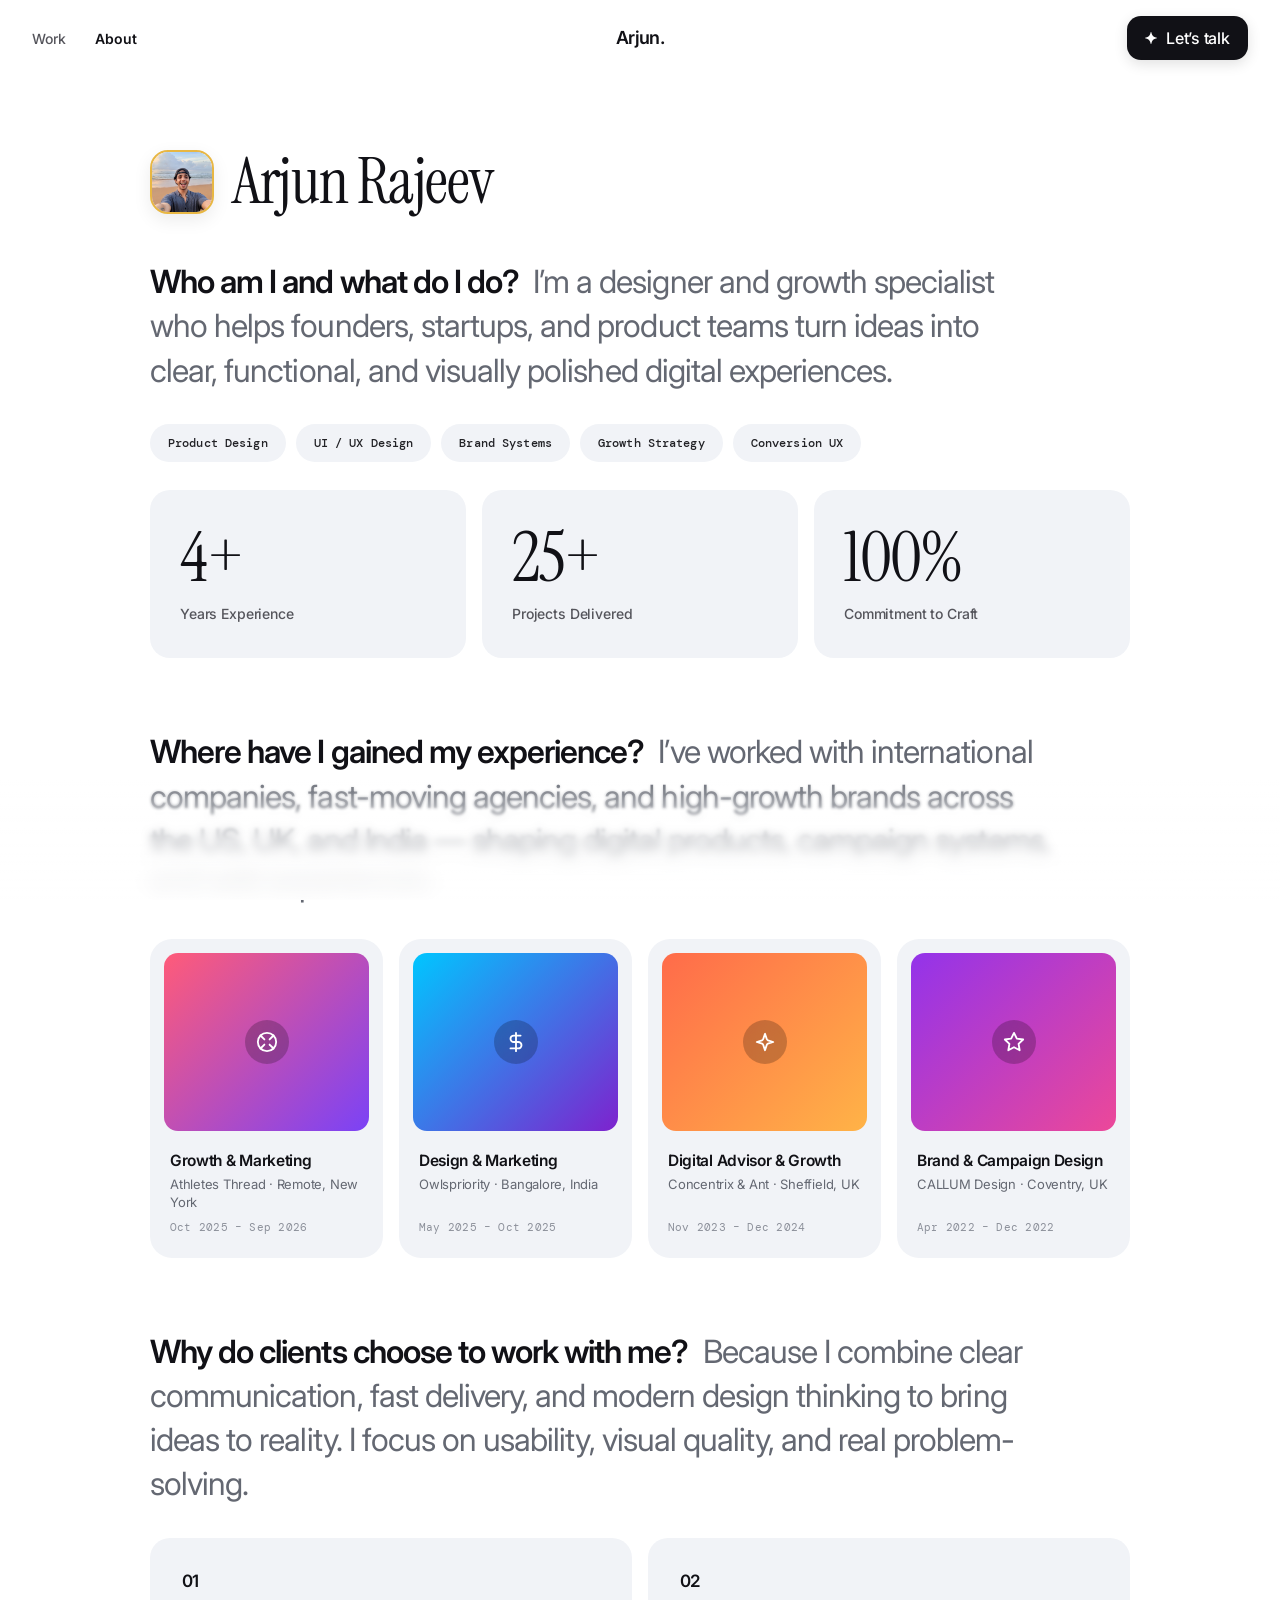
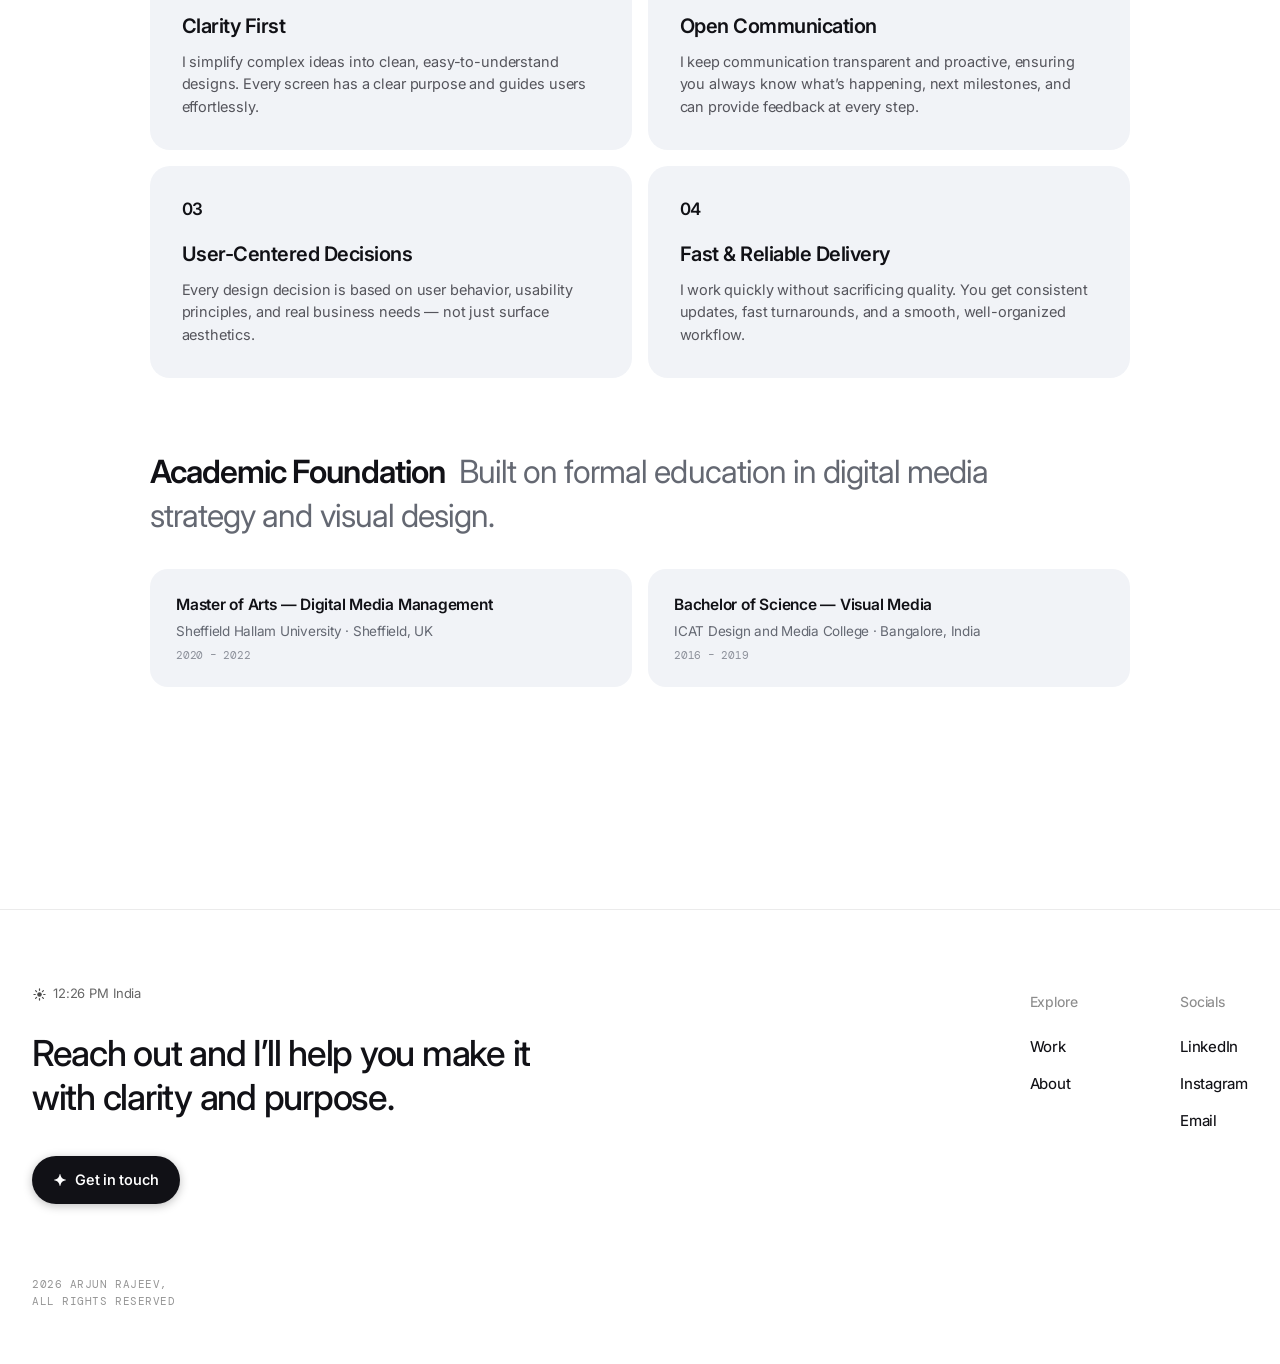
==== commit 3493024a: "feat: update avatar badge photo to beach portrait across all pages" ====
--- a/about.html
+++ b/about.html
@@ -12,7 +12,7 @@
     <link rel="preconnect" href="https://fonts.googleapis.com" />
     <link rel="preconnect" href="https://fonts.gstatic.com" crossorigin />
     <link href="https://fonts.googleapis.com/css2?family=Caveat:wght@400..700&family=DM+Mono:ital,wght@0,400;0,500;1,400&family=Instrument+Serif:ital@0;1&family=Inter:wght@300;400;500;600;700;800&display=swap" rel="stylesheet" />
-    <link rel="stylesheet" href="styles.css?v=81" />
+    <link rel="stylesheet" href="styles.css?v=82" />
 
     <!-- Vercel Web Analytics -->
     <script>
@@ -55,7 +55,7 @@
         <!-- Hero Profile & Name -->
         <header class="about-hero-header">
           <div class="about-hero-badge" aria-label="Arjun Rajeev portrait">
-            <img src="assets/images/arjun-badge.jpg?v=2" alt="Arjun Rajeev" />
+            <img src="assets/images/arjun-badge.jpg?v=3" alt="Arjun Rajeev" />
           </div>
           <h1 class="about-hero-title">Arjun Rajeev</h1>
         </header>
@@ -319,7 +319,7 @@
             <li class="mobile-menu-item">
               <a class="mobile-menu-link" href="about.html">
                 <span class="mobile-menu-link-title">About</span>
-                <span class="mobile-menu-thumb"><img src="assets/images/arjun-badge.jpg" alt="About Arjun" loading="lazy" /></span>
+                <span class="mobile-menu-thumb"><img src="assets/images/arjun-badge.jpg?v=3" alt="About Arjun" loading="lazy" /></span>
               </a>
             </li>
           </ul>
--- a/styles.css
+++ b/styles.css
@@ -427,7 +427,7 @@
   background: #141416;
 }
 .hero-badge--avatar img {
-  object-position: 48% 25%;
+  object-position: 50% 35%;
 }
 .hero-badge--craft {
   border: 2px solid rgba(255, 255, 255, 0.22);
@@ -2176,7 +2176,7 @@
   width: 100%;
   height: 100%;
   object-fit: cover;
-  object-position: 48% 25%;
+  object-position: 50% 35%;
   display: block;
 }
 .about-hero-title {
